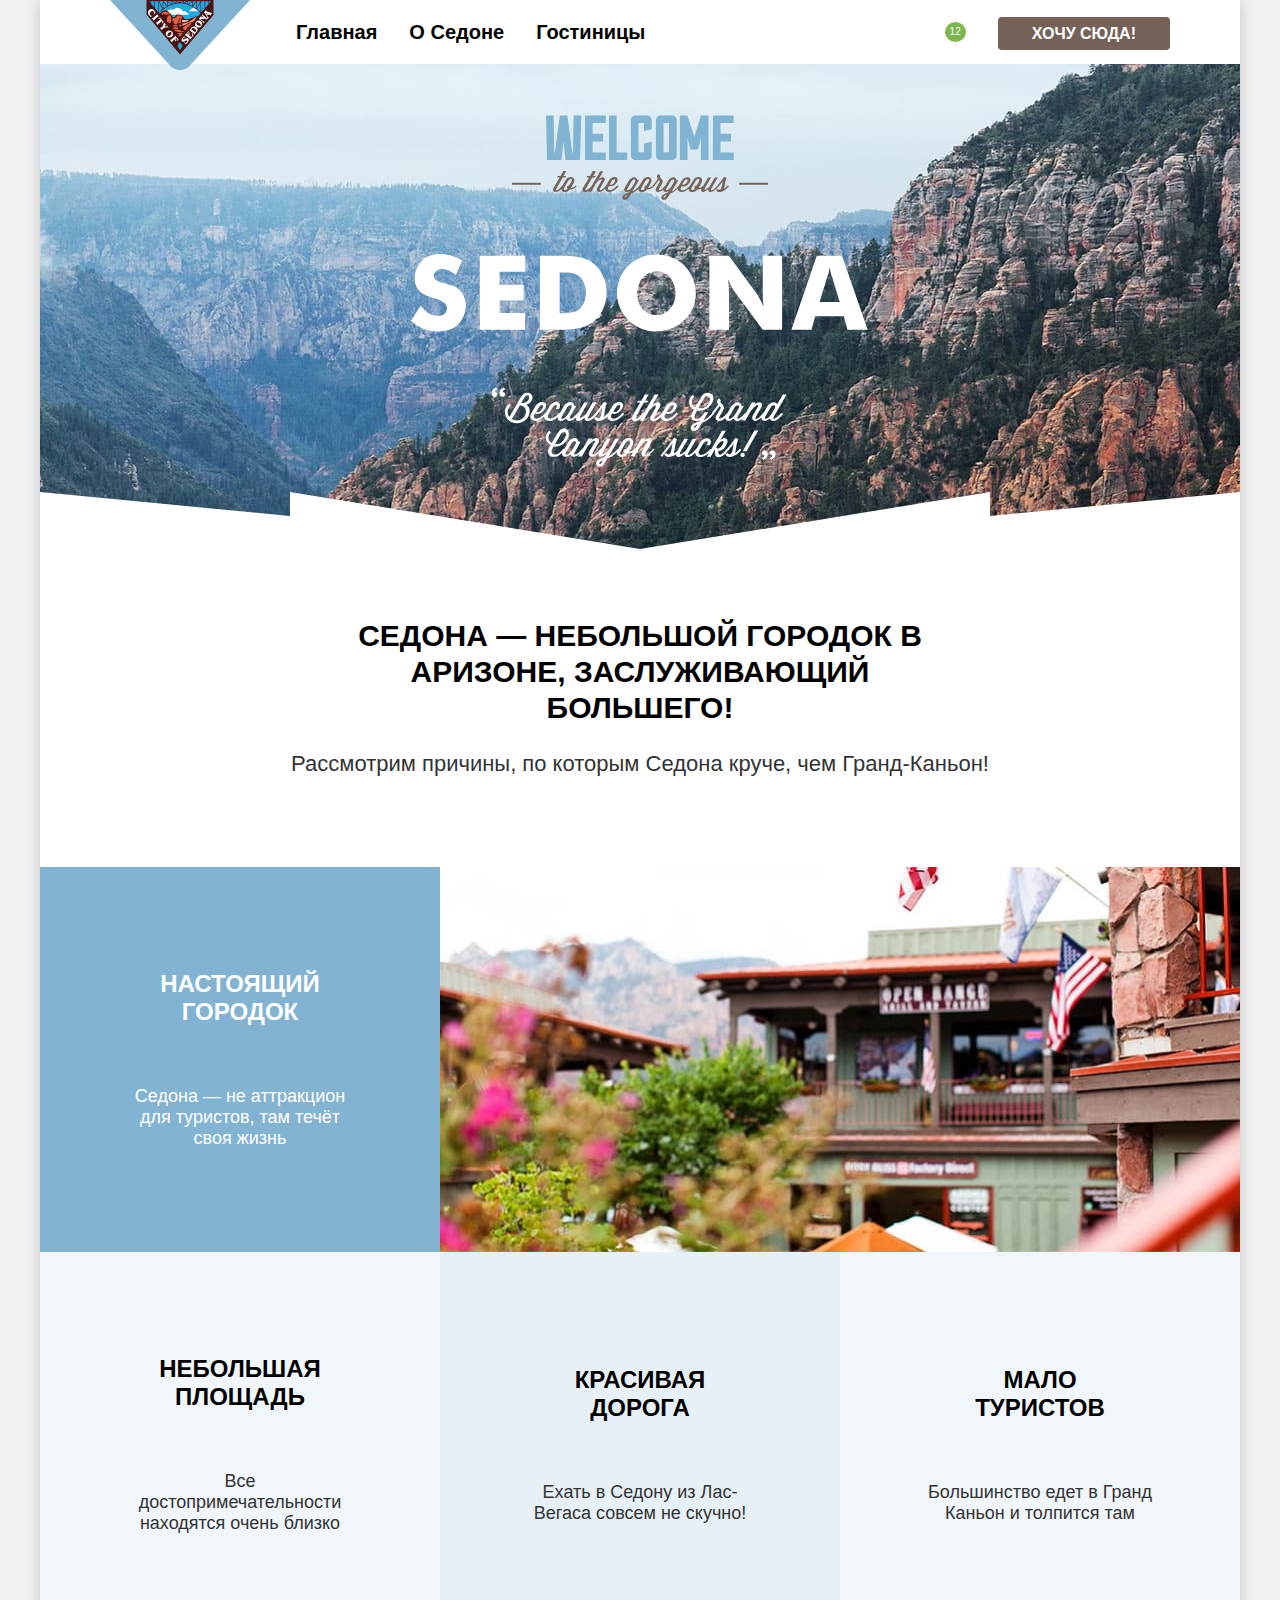
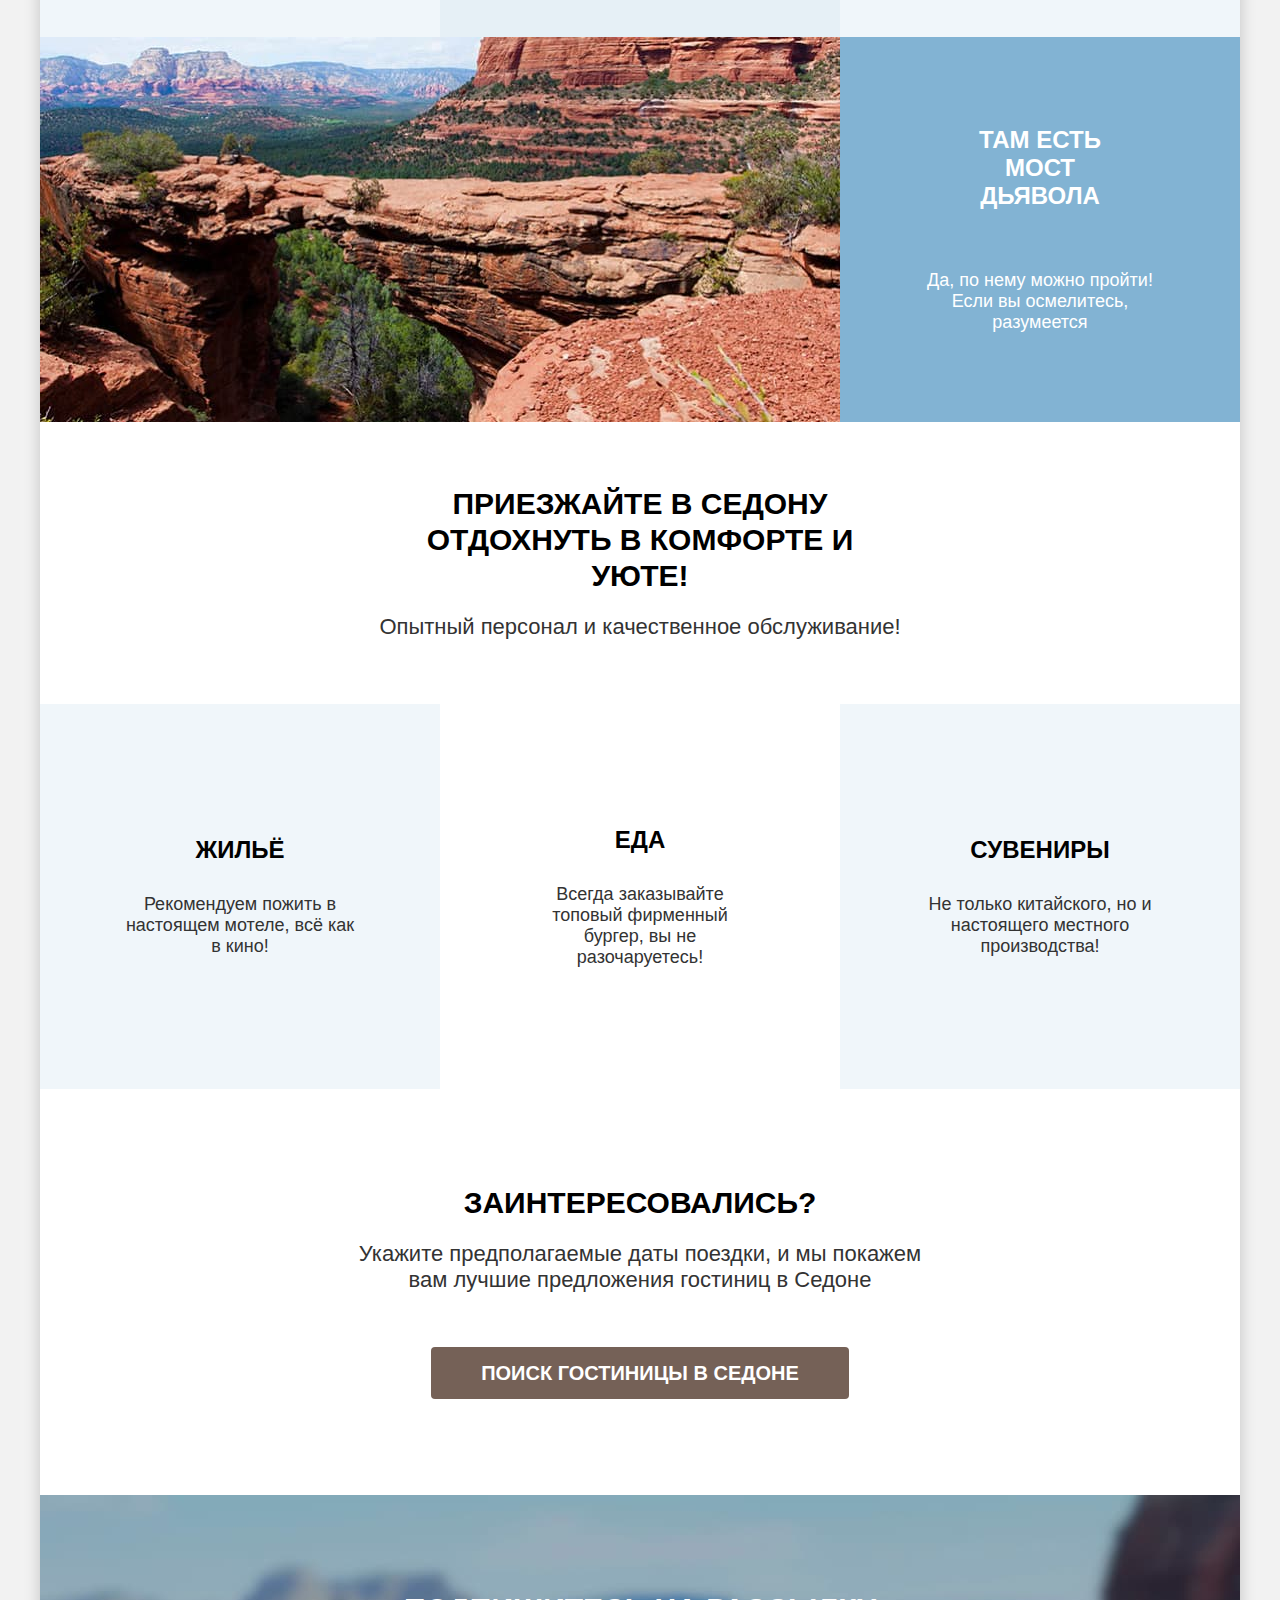
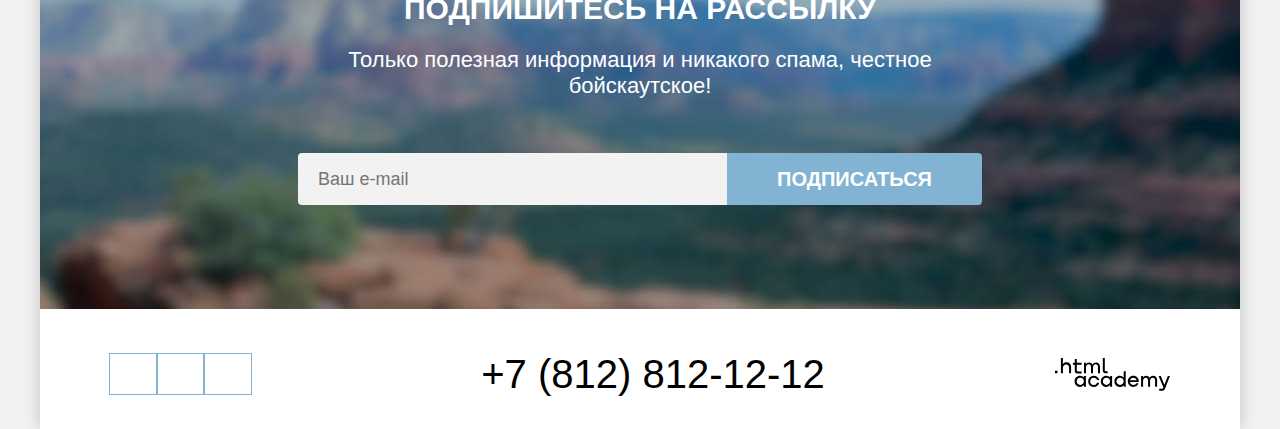
==== index.html @ 533cfab1 "Merge pull request #6 from AlexanderShuvatov/master" ====
<!DOCTYPE html>
<html lang="ru">

  <head>
    <meta charset="utf-8">
    <title>Добро пожаловать в Седону - небольшой городок в Аризоне</title>
    <link rel="stylesheet" href="styles/styles.css">
  </head>

  <body>
    <div class="site-container">
      <header data-test="header" class="page-header">
        <nav class="navigation">
          <a class="navigation-logo" href="index.html"><img src="images/logo-city-of-sedona.svg" width="140" height="70"
              alt="Логотип сайта Седона"></a>
          <ul class="navigation-list">
            <li class="navigation-item">
              <a class="navigation-link" href="index.html">Главная</a>
            </li>
            <li class="navigation-item">
              <a class="navigation-link" href="#">О Седоне</a>
            </li>
            <li class="navigation-item">
              <a class="navigation-link" href="catalog.html">Гостиницы</a>
            </li>
          </ul>
          <ul class="navigation-user-list">
            <li class="navigation-user-item">
              <a class="navigation-link navigation-user-link navigation-user-search" href="#">
                <span class="visually-hidden">Поиск</span>
              </a>
            </li>
            <li class="navigation-user-item">
              <a class="navigation-link navigation-user-link navigation-user-favourites" href="#">
                <span class="visually-hidden">Избранное</span>
                <span class="navigation-favourites-number">12</span>
              </a>
            </li>
            <li class="navigation-user-item navigation-user-item-btn">
              <a class="navigation-link navigation-user-link-btn btn" href="#">Хочу сюда!</a>
            </li>
          </ul>
        </nav>
      </header>
      <main data-test="main" class="page-main">
        <section data-test="hero" class="page-hero">
          <h1 class="visually-hidden">Добро пожаловать в Седону</h1>
          <img class="welcome-logo" src="images/welcome-to-sedona.svg" width="458" height="352"
            alt="Надпись добро пожаловать в Седону">
        </section>
        <section data-test="advantages" class="advantages">
          <h2 class="visually-hidden">Преимущества</h2>
          <p class="advantages-slogan">Седона — небольшой городок в Аризоне, заслуживающий большего!</p>
          <p class="advantages-text">Рассмотрим причины, по которым Седона круче, чем Гранд-Каньон!</p>
          <ul class="advantages-list">
            <li class="advantages-item advantages-item-with-photo">
              <div class="advantages-container">
                <h3 class="advantages-item-subtitle">Настоящий городок</h3>
                <p class="advantages-item-text">Седона — не аттракцион для туристов, там течёт своя жизнь</p>
              </div>
              <img src="images/photo-1-house-in-sedona.jpg" width="800" height="385" alt="Домик городка Седона">
            </li>
            <li class="advantages-item advantages-item-short">
              <h3 class="advantages-item-subtitle">Небольшая площадь</h3>
              <p class="advantages-item-text">Все достопримечательности находятся очень близко</p>
            </li>
            <li class="advantages-item advantages-item-short">
              <h3 class="advantages-item-subtitle">Красивая дорога</h3>
              <p class="advantages-item-text">Ехать в Седону из Лас-Вегаса совсем не скучно!</p>
            </li>
            <li class="advantages-item advantages-item-short">
              <h3 class="advantages-item-subtitle">Мало туристов</h3>
              <p class="advantages-item-text">Большинство едет в Гранд Каньон и толпится там</p>
            </li>
            <li class="advantages-item advantages-item-with-photo">
              <div class="advantages-container">
                <h3 class="advantages-item-subtitle">Там есть мост дьявола</h3>
                <p class="advantages-item-text">Да, по нему можно пройти! Если вы осмелитесь, разумеется</p>
              </div>
              <img src="images/photo-2-devils-bridge-trail.jpg" width="800" height="385"
                alt="Скалы из красного песчаника, называющиеся Мост дьявола">
            </li>
          </ul>
        </section>
        <section class="services">
          <h2 class="visually-hidden">Услуги</h2>
          <p class="services-slogan">Приезжайте в Седону отдохнуть в комфорте и уюте!</p>
          <p class="services-text">Опытный персонал и качественное обслуживание!</p>
          <ul class="services-list">
            <li class="services-item">
              <h3 class="services-item-subtitle">Жильё</h3>
              <p class="services-item-text">Рекомендуем пожить в настоящем мотеле, всё как в кино!</p>
            </li>
            <li class="services-item">
              <h3 class="services-item-subtitle">Еда</h3>
              <p class="services-item-text">Всегда заказывайте топовый фирменный бургер, вы не разочаруетесь!</p>
            </li>
            <li class="services-item">
              <h3 class="services-item-subtitle">Сувениры</h3>
              <p class="services-item-text">Не только китайского, но и настоящего местного производства!</p>
            </li>
          </ul>
        </section>
        <section data-test="search" class="search">
          <h2 class="search-title">Заинтересовались?</h2>
          <p class="search-text">Укажите предполагаемые даты поездки, и мы покажем вам лучшие предложения гостиниц в
            Седоне</p>
          <button class="search-btn btn" type="button">Поиск гостиницы в Седоне</button>
        </section>
        <section data-test="subscribe" class="subscribe page-main-subscribe">
          <h2 class="subscribe-title">Подпишитесь на рассылку</h2>
          <p class="subscribe-text">Только полезная информация и никакого спама, честное бойскаутское!</p>
          <form class="subscribe-form" action="https://echo.htmlacademy.ru/" method="post">
            <label for="user-email" class="visually-hidden">Введите ваш e-mail:</label>
            <input class="subscribe-email" id="user-email" name="email" type="email" placeholder="Ваш e-mail"
              autocomplete="off" required>
            <button class="subscribe-btn" type="submit">Подписаться</button>
          </form>
        </section>
      </main>
      <footer data-test="footer" class="page-footer">
        <ul class="socials-list">
          <li class="socials-item">
            <a class="social-link social-link-vk" href="#"><span class="visually-hidden">В Контакте</span></a>
          </li>
          <li class="socials-item">
            <a class="social-link social-link-telegram" href="#"><span class="visually-hidden">Телеграмм</span></a>
          </li>
          <li class="socials-item">
            <a class="social-link social-link-youtube" href="#"><span class="visually-hidden">Youtube</span></a>
          </li>
        </ul>
        <address class="phone-number">
          <a class="phone-number-link" href="tel:+78128121212">+7 (812) 812-12-12</a>
        </address>
        <a class="htmlacademy-logo" href="https://htmlacademy.ru/intensive/htmlcss">
          <span class="visually-hidden">Логотип HTML Academy</span>
        </a>
      </footer>
    </div>
  </body>

</html>
---- styles/styles.css ----
@font-face {
  font-family: "PT Sans";
  font-weight: 400;
  font-style: normal;
  src: url(../fonts/ptsans-400.woff2) format(woff2);
  font-display: swap;
}

@font-face {
  font-family: "PT Sans";
  font-weight: 700;
  font-style: normal;
  src: url(../fonts/ptsans-700.woff2) format(woff2);
  font-display: swap;
}

html {
  height: 100%;
}

body {
  height: 100%;
  margin: 0;
  font-family: "PT Sans", "Arial", sans-serif;
  font-size: 22px;
  line-height: 26px;
  font-weight: normal;
  color: #333333;
  background-color: #F2F2F2;
}

.visually-hidden {
  position: absolute;
  width: 1px;
  height: 1px;
  margin: -1px;
  border: 0;
  padding: 0;
  white-space: nowrap;
  clip-path: inset(100%);
  clip: rect(0 0 0 0);
  overflow: hidden;
}

.site-container {
  display: flex;
  flex-direction: column;
  width: 1200px;
  min-height: 100%;
  margin: 0 auto;
  background-color: #ffffff;
  box-shadow: 0 0 15px rgba(0, 0, 0, 0.2);
}

.page-header {
  color: #000000;
  background-color: #ffffff;
}

.navigation {
  display: flex;
  gap: 30px;
  padding: 0 70px;
  font-size: 20px;
  line-height: 24px;
  font-weight: 700;
}

.navigation-logo {
  display: block;
  width: 140px;
  margin-bottom: -11px;
  z-index: 1;
}

.navigation-list {
  display: flex;
  flex-wrap: wrap;
  align-items: flex-start;
  min-width: 350px;
  margin: 0;
  padding: 0;
  list-style-type: none;
}

.navigation-item .navigation-link {
  display: block;
  padding: 20px 16px;
}

.navigation-link {
  text-decoration: none;
  color: inherit;
}

.navigation-user-list {
  display: flex;
  flex-wrap: wrap;
  justify-content: flex-end;
  align-items: flex-start;
  min-width: 320px;
  margin: 0;
  margin-left: auto;
  padding: 0;
  list-style-type: none;
}

.navigation-user-link {
  display: block;
  min-width: 20px;
  min-height: 20px;
  padding: 22px 12px;
}

.navigation-favourites-number {
  display: block;
  min-width: 20px;
  min-height: 20px;
  padding: 5px 5px;
  box-sizing: border-box;
  font-size: 10px;
  line-height: 10px;
  font-weight: normal;
  color: #ffffff;
  background-color: #7DB54F;
  border-radius: 50%;
}

.navigation-user-item-btn {
  min-width: 160px;
  padding: 20px 0 20px 20px;
}

.navigation-user-link-btn {
  padding: 8px 34px;
  font-size: 16px;
  line-height: 20px;
  font-weight: 700;
  text-transform: uppercase;
  color: #ffffff;
}

.btn {
  background-color: #756157;
  border-radius: 4px;
}

.page-main {
  flex-grow: 1;
  text-align: center;
}

.page-hero {
  display: flex;
  flex-direction: column;
  justify-content: center;
  align-items: center;
  background-color: #82B3D3;
  background-image: url(../images/divider.svg), url(../images/index-background.jpg);
  background-repeat: no-repeat;
  background-size: 100% auto, cover;
  background-position: left bottom, center;
}

.welcome-logo {
  padding: 51px 371px 82px;
}

.advantages {
  display: flex;
  flex-direction: column;
  justify-content: center;
  align-items: center;
  padding-top: 69px;
  background-color: #ffffff;
}

.advantages-slogan {
  max-width: 620px;
  margin: 0;
  margin-bottom: 25px;
  font-size: 30px;
  line-height: 36px;
  font-weight: 700;
  text-transform: uppercase;
  color: #000000;
}

.advantages-text {
  margin: 0;
  margin-bottom: 90px;
  padding: 0 70px;
}

.advantages-list {
  display: flex;
  flex-wrap: wrap;
  margin: 0;
  padding: 0;
  list-style-type: none;
}

.advantages-item-short {
  display: flex;
  flex-direction: column;
  flex-grow: 1;
  justify-content: center;
  align-items: center;
  box-sizing: border-box;
  width: 400px;
  min-height: 385px;
  padding: 20px 85px;
}

.advantages-item-short:nth-child(even) {
  background-color: rgba(131, 179, 211, 0.12);
}

.advantages-item-short:nth-child(odd) {
  background-color: rgba(131, 179, 211, 0.2);
}

.advantages-item-subtitle {
  margin: 0;
  margin-bottom: 60px;
  max-width: 175px;
  font-size: 24px;
  line-height: 28px;
  text-transform: uppercase;
  color: #000000;
}

.advantages-item-text {
  margin: 0;
  font-size: 18px;
  line-height: 21px;
}

.advantages-item-with-photo {
  display: flex;
  color: #ffffff;
  background-color: #82B3D3;
}

.advantages-item-with-photo:last-child {
  flex-direction: row-reverse;
}

.advantages-item-with-photo .advantages-container {
  display: flex;
  flex-direction: column;
  justify-content: center;
  align-items: center;
  box-sizing: border-box;
  padding: 20px 85px;
}

.advantages-item-with-photo .advantages-item-subtitle {
  color: inherit;
}

.advantages-item-with-photo img {
  display: block;
  align-self: center;
}

.advantages-container {
  display: flex;
  flex-direction: column;
  justify-content: center;
}

.services {
  display: flex;
  flex-direction: column;
  justify-content: center;
  align-items: center;
  padding-top: 64px;
  background-color: #ffffff;
}

.services-slogan {
  max-width: 505px;
  margin: 0;
  margin-bottom: 20px;
  font-size: 30px;
  line-height: 36px;
  font-weight: 700;
  text-transform: uppercase;
  color: #000000;
}

.services-text {
  margin: 0;
  margin-bottom: 64px;
  padding: 0 70px;
}

.services-list {
  display: flex;
  flex-wrap: wrap;
  margin: 0;
  padding: 0;
  list-style-type: none;
}

.services-item {
  display: flex;
  flex-direction: column;
  flex-grow: 1;
  justify-content: center;
  padding: 10px 85px;
  box-sizing: border-box;
  width: 400px;
  min-height: 385px;
}

.services-item:nth-child(odd) {
  background-color: rgba(131, 179, 211, 0.12)
}

.services-item-subtitle {
  margin: 0;
  margin-bottom: 30px;
  font-size: 24px;
  line-height: 28px;
  text-transform: uppercase;
  word-break: break-all;
  color: #000000;
}

.services-item-text {
  margin: 0;
  font-size: 18px;
  line-height: 21px;
}

.search {
  display: flex;
  flex-direction: column;
  justify-content: center;
  align-items: center;
  padding: 96px 304px;
  background-color: #ffffff;
}

.search-title {
  margin: 0;
  margin-bottom: 20px;
  font-size: 30px;
  line-height: 36px;
  text-transform: uppercase;
  color: #000000;
}

.search-text {
  margin: 0;
  margin-bottom: 54px;
}

.search-btn {
  padding: 8px 50px;
  border-style: none;
  font-family: inherit;
  font-size: 20px;
  line-height: 36px;
  font-weight: 700;
  text-transform: uppercase;
  color: #ffffff;
  cursor: pointer;
}

.subscribe {
  display: flex;
  flex-direction: column;
  justify-content: center;
  align-items: center;
  padding: 96px 258px 104px;
  text-align: center;
  background-color: #ffffff;
}

.page-main-subscribe {
  color: #ffffff;
  background-color: #82B3D3;
  background-image: url(../images/subscribe-background.jpg);
  background-repeat: no-repeat;
  background-size: cover;
  background-position: top;
}

.subscribe-title {
  margin: 0;
  margin-bottom: 20px;
  font-size: 30px;
  line-height: 36px;
  text-transform: uppercase;
}

.subscribe-text {
  margin: 0;
  margin-bottom: 54px;
}

.subscribe-form {
  display: flex;
  min-width: 684px;
}

.subscribe-email {
  flex-grow: 1;
  padding: 14px 20px;
  box-sizing: border-box;
  font-family: inherit;
  font-size: 18px;
  line-height: 24px;
  background-color: #F2F2F2;
  border-style: none;
  border-top-left-radius: 4px;
  border-bottom-left-radius: 4px;
}

.subscribe-btn {
  padding: 8px 50px;
  font-family: inherit;
  font-size: 20px;
  line-height: 36px;
  font-weight: 700;
  text-transform: uppercase;
  color: #ffffff;
  background-color: #82B3D3;
  border-style: none;
  border-top-right-radius: 4px;
  border-bottom-right-radius: 4px;
  cursor: pointer;
}

.page-footer {
  display: flex;
  justify-content: space-between;
  align-items: center;
  min-height: 50px;
  padding: 40px 70px 30px 70px;
  color: #000000;
  background-color: #ffffff;
}

.socials-list {
  display: flex;
  flex-wrap: wrap;
  align-items: center;
  max-width: 142px;
  min-height: 40px;
  margin: 0;
  padding: 0;
  list-style-type: none;
}

.social-link {
  display: block;
  min-width: 47px;
  height: 40px;

  outline: 1px solid #82B3D3;
}

.page-footer .phone-number-link {
  max-width: 720px;
  font-size: 40px;
  line-height: 40px;
  font-style: normal;
  text-decoration: none;
  color: #000000;
}

.page-footer .htmlacademy-logo {
  min-width: 115px;
  min-height: 33px;
  background-image: url(../images/html-academy-logo.svg);
  background-repeat: no-repeat;
  background-position: center;
}

.catalog-main {
  flex-grow: 1;
  background-color: #ffffff;
}

.filter-container {
  display: flex;
  flex-direction: column;
  padding: 35px 70px 70px 70px;
  color: #ffffff;
  background-color: #82B3D3;
  background-image: url(../images/filter-background.jpg);
  background-repeat: no-repeat;
  background-size: cover;
  background-position: center;
}

.catalog-page-title {
  margin: 0;
  margin-bottom: 8px;
  font-size: 60px;
  line-height: 78px;
}

.breadcrumbs-list {
  display: flex;
  margin: 0;
  margin-bottom: 40px;
  padding: 0;
  font-size: 16px;
  line-height: 21px;
  list-style-type: none;
}

.breadcrumbs-item {
  margin-right: 28px;
}

.breadcrumbs-item-link {
  color: inherit;
  text-decoration: none;
}

.catalog-filter {
  display: flex;
  flex-direction: column;
}

.filter-form {
  display: flex;
  min-height: 160px;
}

.checkbox-filter-field {
  margin: 0;
  margin-right: 70px;
  padding: 0;
  border-style: none;
}

.fieldset-legend {
  margin-bottom: 32px;
  padding: 0;
  font-size: 20px;
  line-height: 24px;
  font-weight: 700;
}

.filter-list {
  list-style-type: none;
}

.checkbox-filter-list {
  margin: 0;
  padding: 0;
}

.filter-input:not(:last-child) {
  margin-bottom: 16px;
}

.filter-label {
  font-size: 18px;
  line-height: 23px;
}

.filter-label input {
  margin: 0;
  margin-right: 16px;
}

.radio-filter-field {
  margin: 0;
  margin-right: 140px;
  padding: 0;
  border-style: none;
}

.radio-filter-list {
  margin: 0;
  padding: 0;
}

.cost-filter-field {
  display: flex;
  flex-wrap: wrap;
  margin: 0;
  padding: 0;
  border-style: none;
}

.min-cost-filter {
  width: 143px;
  margin: 0;
  margin-right: 2px;
  padding: 12px 20px;
  box-sizing: border-box;
  font-family: inherit;
  font-size: 18px;
  line-height: 24px;
  font-weight: 700;
  border-style: none;
  border-top-left-radius: 4px;
  border-bottom-left-radius: 4px;
}

.max-cost-filter {
  width: 143px;
  margin: 0;
  padding: 12px 20px;
  box-sizing: border-box;
  font-family: inherit;
  font-size: 18px;
  line-height: 24px;
  font-weight: 700;
  border-style: none;
  border-top-right-radius: 4px;
  border-bottom-right-radius: 4px;
}

.filter-button-container {
  display: flex;
  flex-direction: column;
  margin-left: auto;
}

.filter-btn {
  padding: 8px 50px;
  border-radius: 4px;
  border-style: none;
  font-family: inherit;
  font-size: 16px;
  line-height: 20px;
  font-weight: 700;
  text-transform: uppercase;
  color: #ffffff;
}

.filter-submit-btn {
  margin: 56px 0 32px;
  background-color: #82B3D3;
  cursor: pointer;
}

.filter-reset-btn {
  background-color: transparent;
  cursor: pointer;
}

.catalog-container {
  padding: 50px 70px 60px;
}

.catalog {
  font-size: 18px;
  line-height: 21px;
  color: #000000;
  background-color: #ffffff;
}

.sorting-container {
  display: flex;
  align-items: center;
  margin-bottom: 40px;
  color: #000000;
  background-color: #ffffff;
}

.sorting-title {
  width: 338px;
  margin: 0;
  margin-right: 200px;
  font-size: 30px;
  line-height: 36px;
  text-transform: uppercase;
}

.sorting-select {
  width: 292px;
  padding: 14px 35px 14px 20px;
  box-sizing: border-box;
  font-family: inherit;
  font-size: 18px;
  line-height: 21px;
  color: #333333;
  background-color: #ffffff;
  border: 2px solid #E5E5E5;
  border-radius: 4px;
}

.view-change-list {
  display: flex;
  justify-content: space-between;
  width: 160px;
  margin: 0;
  margin-left: auto;
  padding: 0;
  list-style-type: none;
}

.view-change-item {
  width: 48px;
  height: 48px;
  border: 2px solid #E5E5E5;
  border-radius: 4px;
}

.view-change-item.active {
  border: 2px solid #000000;
}

.view-change-link {
  display: block;
  width: 16px;
  height: 14px;
  padding: 17px 16px;
  color: #000000;
  text-decoration: none;
}

.catalog-hotels-list {
  display: grid;
  grid-template-columns: repeat(3, 340px);
  gap: 20px;
  margin: 0;
  margin-bottom: 80px;
  padding: 0;
  list-style-type: none;
}

.catalog-hotel-card {
  display: grid;
  grid-template-columns: repeat(2, 140px);
  grid-template-rows: min-content auto;
  grid-auto-rows: min-content;
  gap: 16px 20px;
  padding: 20px;
  outline: 1px solid #E6E6E6;
  border-radius: 4px;
}

.hotels-item-link {
  text-decoration: none;
  color: #000000;
}

.catalog-hotel-card img {
  display: block;
}

.hotels-item-link-title {
  grid-column: 1 / -1;
}

.catalog-hotel-title {
  margin: 0;
  font-size: 24px;
  line-height: 28px;
}

.catalog-hotel-card p {
  margin: 0;
  color: #333333;
}

.catalog-hotel-card .hotel-cost {
  text-align: end;
}

.more-details-btn {
  padding: 8px 26px;
  font-size: 16px;
  line-height: 20px;
  font-weight: 700;
  font-style: normal;
  text-transform: uppercase;
  text-decoration: none;
  word-break: break-all;
  color: #ffffff;
}

.add-to-favourite-btn {
  padding: 8px 20px;
  border-style: none;
  border-radius: 4px;
  font-family: inherit;
  font-size: 16px;
  line-height: 20px;
  font-weight: 700;
  text-transform: uppercase;
  color: #ffffff;
  background-color: #82B3D3;
  cursor: pointer;
}

.add-to-favourite-btn-active {
  padding: 8px 18px;
  background-color: #7DB54F;
}

.hotel-rating {
  box-sizing: border-box;
  padding: 9px 22px 8px 23px;
  border-radius: 4px;
  font-size: 16px;
  line-height: 20px;
  text-align: center;
  text-transform: uppercase;
  background-color: #F2F2F2;
}

.pagination-list {
  display: flex;
  flex-wrap: wrap;
  gap: 8px;
  margin: 0;
  padding: 0;
  list-style-type: none;
}

.pagination-item {
  min-width: 60px;
  min-height: 60px;
  color: #ffffff;
  background-color: #82B3D3;
  border-radius: 4px;
}

.pagination-item.current {
  color: #000000;
  background-color: #F2F2F2;
}

.pagination-link {
  display: block;
  padding: 12px 12px;
  font-size: 20px;
  line-height: 36px;
  font-weight: 700;
  text-align: center;
  text-decoration: none;
  color: inherit;
}

.pagination-item-more {
  color: #000000;
  background-color: #ffffff;
}
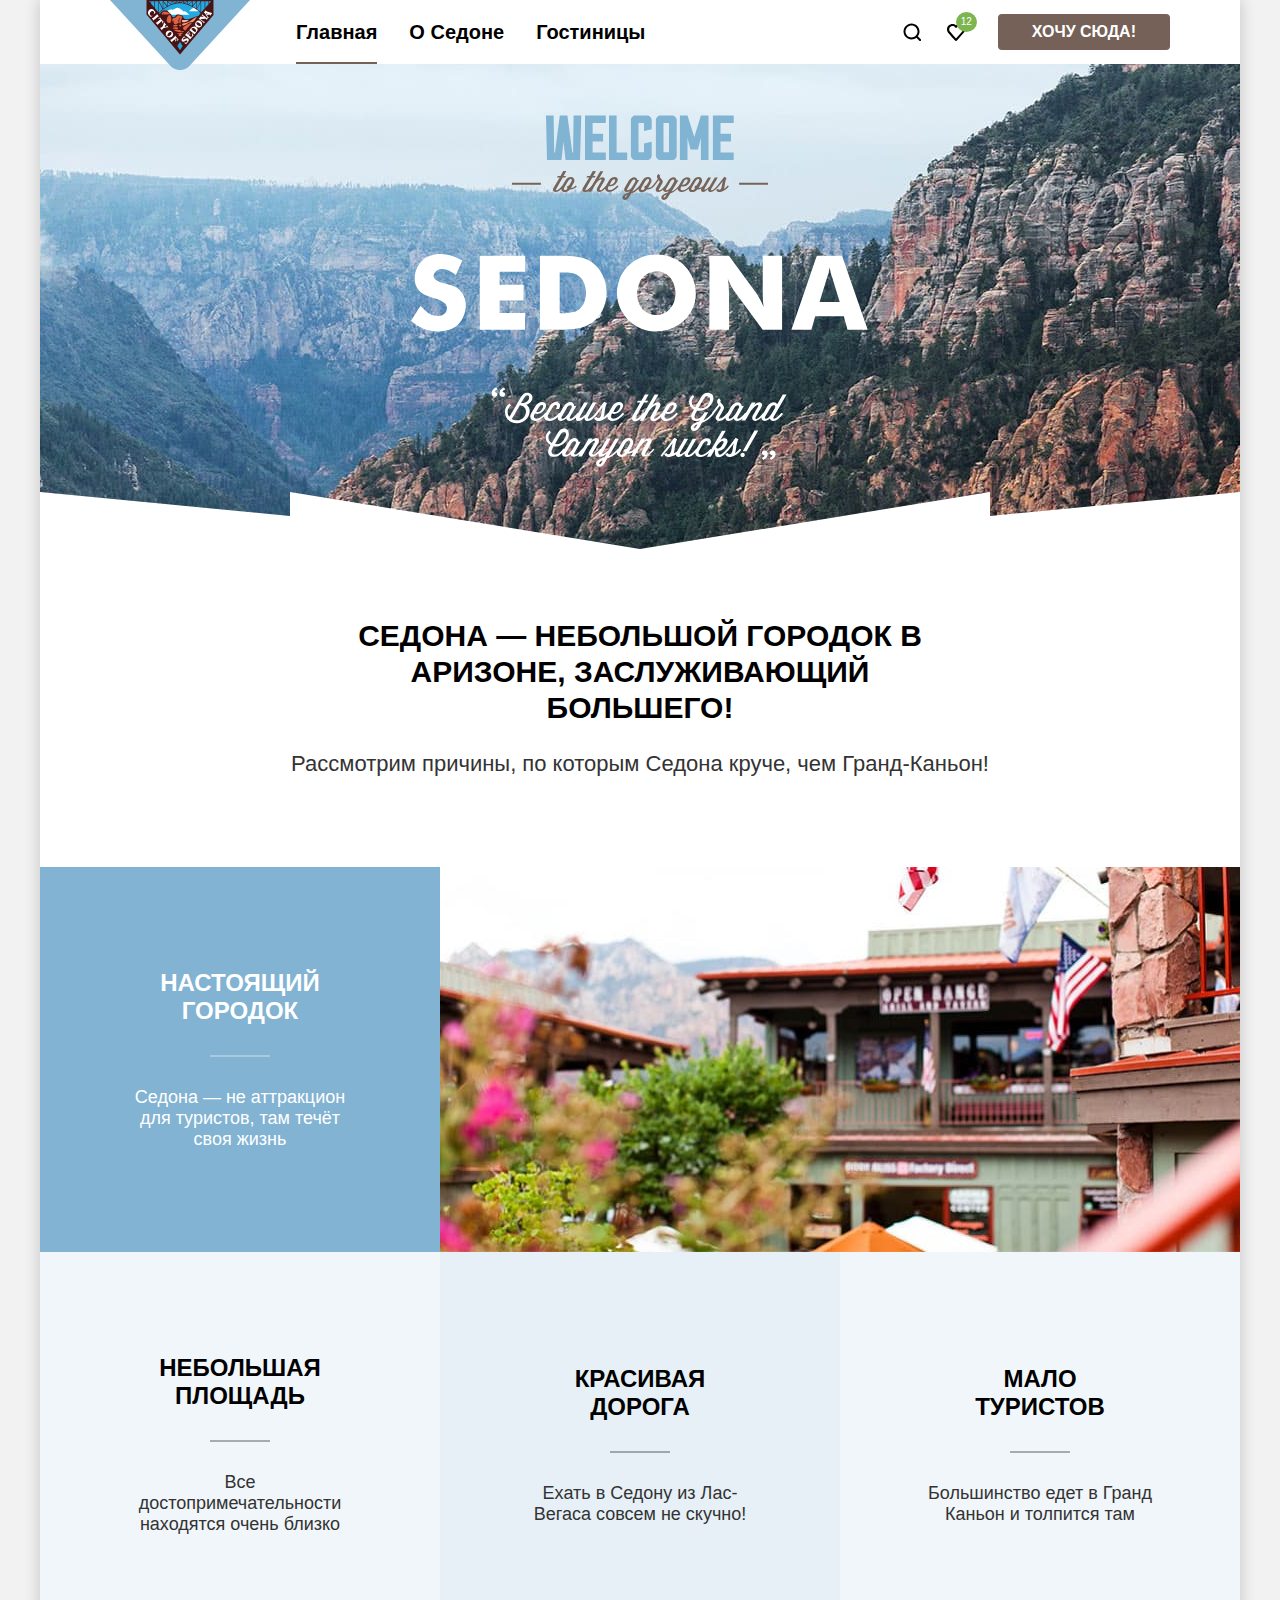
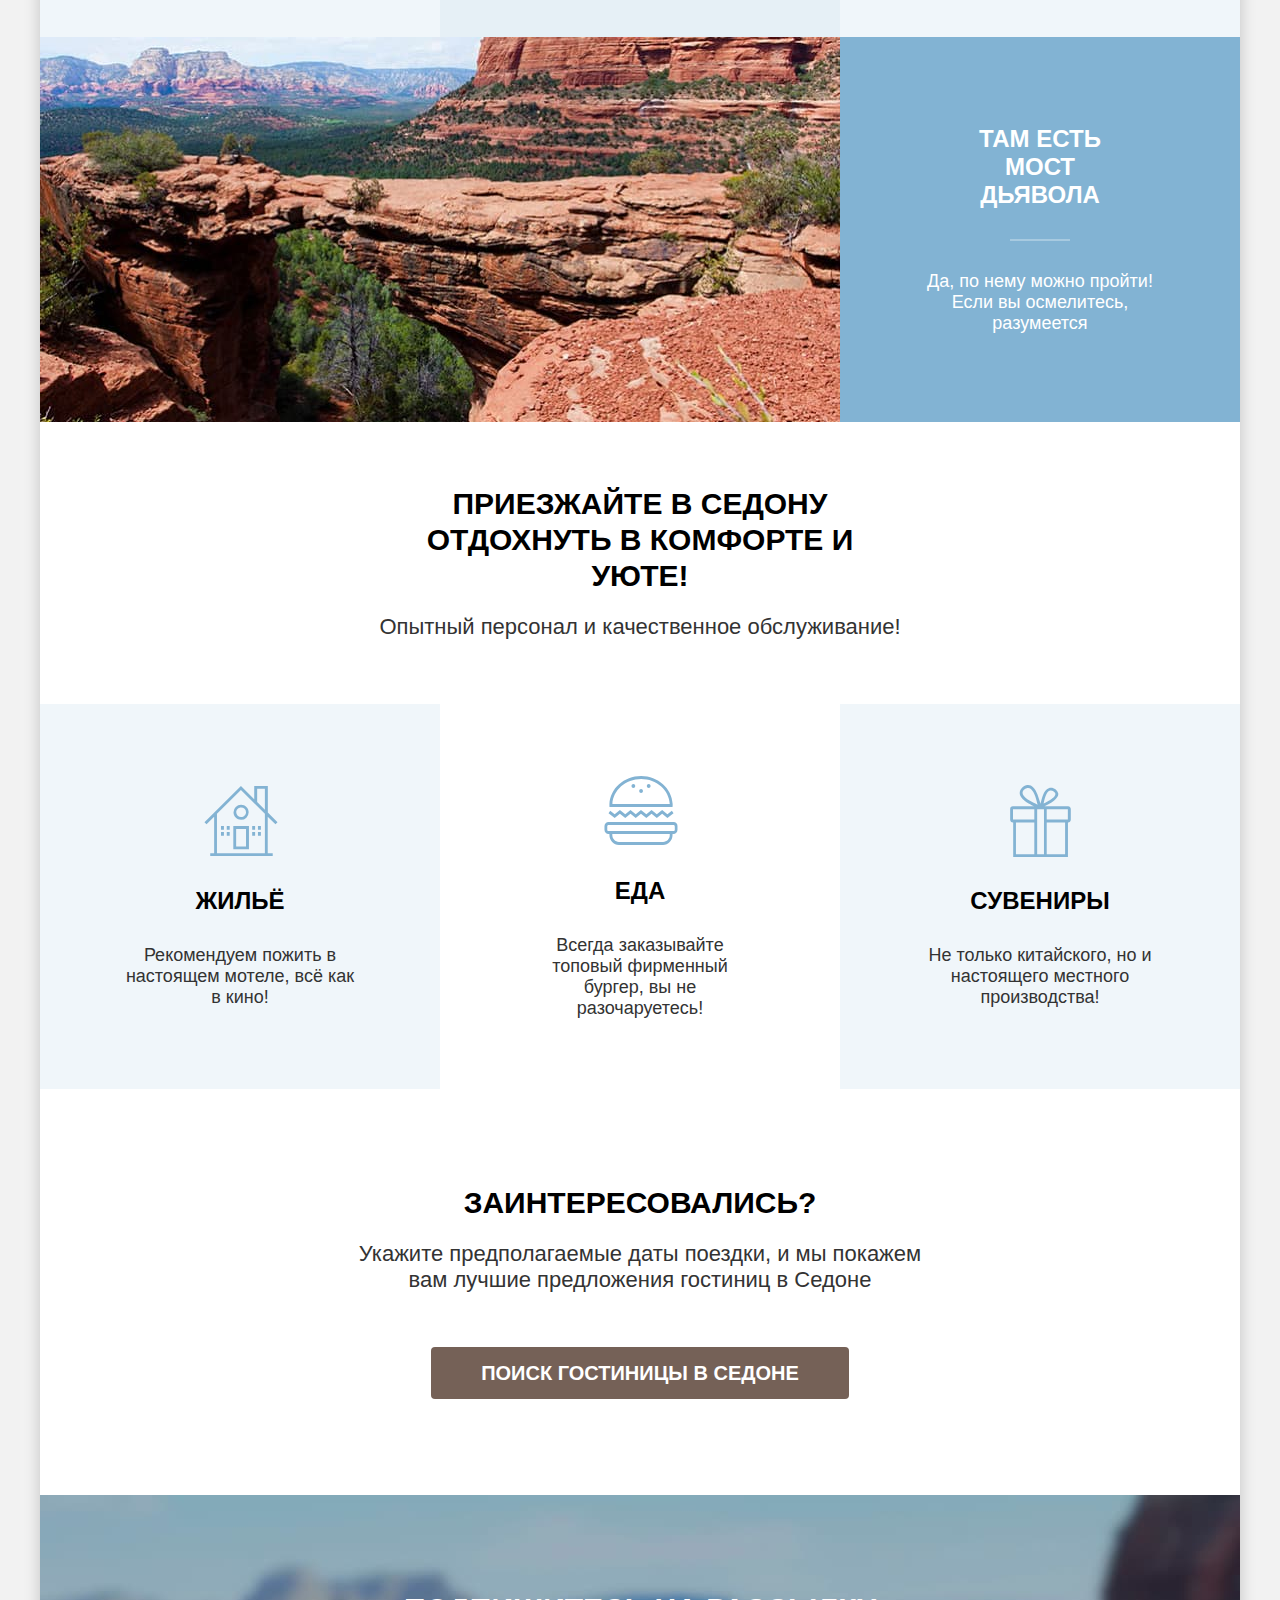
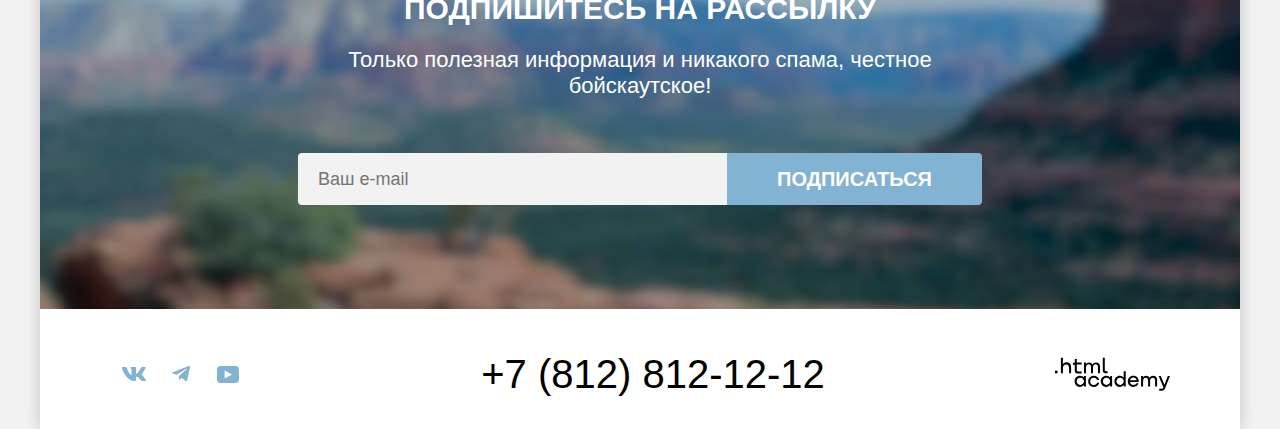
==== commit 7ce9ef71: "Добавляет декоративные элементы" ====
--- a/index.html
+++ b/index.html
@@ -15,7 +15,7 @@
               alt="Логотип сайта Седона"></a>
           <ul class="navigation-list">
             <li class="navigation-item">
-              <a class="navigation-link" href="index.html">Главная</a>
+              <a class="navigation-link navigation-link-current" href="index.html">Главная</a>
             </li>
             <li class="navigation-item">
               <a class="navigation-link" href="#">О Седоне</a>
@@ -26,18 +26,28 @@
           </ul>
           <ul class="navigation-user-list">
             <li class="navigation-user-item">
-              <a class="navigation-link navigation-user-link navigation-user-search" href="#">
+              <a class="navigation-user-link navigation-user-search" href="#">
+                <svg class="search-logo" aria-hidden="true" focusable="false" width="18" height="18" viewBox="0 0 18 18"
+                  fill="black" xmlns="http://www.w3.org/2000/svg">
+                  <path
+                    d="M18.5 17.0083L14.8 13.3287C15.8 12.0359 16.5 10.3453 16.5 8.4558C16.5 4.08011 12.9 0.5 8.5 0.5C4.1 0.5 0.5 4.17956 0.5 8.55525C0.5 12.9309 4.1 16.511 8.5 16.511C10.3 16.511 12 15.9144 13.4 14.8204L17.1 18.5L18.5 17.0083ZM8.5 14.5221C5.2 14.5221 2.5 11.837 2.5 8.55525C2.5 5.27348 5.2 2.5884 8.5 2.5884C11.8 2.5884 14.5 5.27348 14.5 8.55525C14.5 11.837 11.8 14.5221 8.5 14.5221Z" />
+                </svg>
                 <span class="visually-hidden">Поиск</span>
               </a>
             </li>
             <li class="navigation-user-item">
-              <a class="navigation-link navigation-user-link navigation-user-favourites" href="#">
+              <a class="navigation-user-link navigation-user-favourites" href="#">
+                <svg class="favourites-logo" aria-hidden="true" focusable="false" width="18" height="17"
+                  viewBox="0 0 18 17" fill="black" xmlns="http://www.w3.org/2000/svg">
+                  <path
+                    d="M8.9 17C8.6 17 8.3 16.9 8.1 16.6C2.7 10.5 1.4 9.1 1.1 8.7C0.4 7.8 0 6.6 0 5.4C0 2.4 2.4 0 5.5 0C6.8 0 8 0.5 9 1.3C10 0.5 11.3 0 12.5 0C15.5 0 18 2.4 18 5.4C18 6.7 17.5 7.9 16.7 8.8L9.7 16.7C9.5 16.9 9.3 17 8.9 17ZM2.9 7.5C3.2 7.9 6.4 11.5 9 14.4L15.2 7.4C15.7 6.9 15.9 6.2 15.9 5.4C15.9 3.6 14.4 2.1 12.6 2.1C11.6 2.1 10.6 2.6 9.9 3.4C9.6 3.7 9.3 3.8 9 3.8C8.7 3.8 8.4 3.6 8.2 3.4C7.5 2.6 6.5 2.1 5.5 2.1C3.7 2.1 2.2 3.6 2.2 5.4C2.1 6.3 2.5 7 2.9 7.5C2.8 7.5 2.8 7.5 2.9 7.5Z" />
+                </svg>
                 <span class="visually-hidden">Избранное</span>
                 <span class="navigation-favourites-number">12</span>
               </a>
             </li>
             <li class="navigation-user-item navigation-user-item-btn">
-              <a class="navigation-link navigation-user-link-btn btn" href="#">Хочу сюда!</a>
+              <a class="navigation-user-link-btn btn-main" href="#">Хочу сюда!</a>
             </li>
           </ul>
         </nav>
@@ -87,15 +97,15 @@
           <p class="services-slogan">Приезжайте в Седону отдохнуть в комфорте и уюте!</p>
           <p class="services-text">Опытный персонал и качественное обслуживание!</p>
           <ul class="services-list">
-            <li class="services-item">
+            <li class="services-item services-item-housing">
               <h3 class="services-item-subtitle">Жильё</h3>
               <p class="services-item-text">Рекомендуем пожить в настоящем мотеле, всё как в кино!</p>
             </li>
-            <li class="services-item">
+            <li class="services-item services-item-food">
               <h3 class="services-item-subtitle">Еда</h3>
               <p class="services-item-text">Всегда заказывайте топовый фирменный бургер, вы не разочаруетесь!</p>
             </li>
-            <li class="services-item">
+            <li class="services-item services-item-souvenirs">
               <h3 class="services-item-subtitle">Сувениры</h3>
               <p class="services-item-text">Не только китайского, но и настоящего местного производства!</p>
             </li>
@@ -105,7 +115,7 @@
           <h2 class="search-title">Заинтересовались?</h2>
           <p class="search-text">Укажите предполагаемые даты поездки, и мы покажем вам лучшие предложения гостиниц в
             Седоне</p>
-          <button class="search-btn btn" type="button">Поиск гостиницы в Седоне</button>
+          <button class="search-btn btn-main" type="button">Поиск гостиницы в Седоне</button>
         </section>
         <section data-test="subscribe" class="subscribe page-main-subscribe">
           <h2 class="subscribe-title">Подпишитесь на рассылку</h2>
@@ -114,26 +124,73 @@
             <label for="user-email" class="visually-hidden">Введите ваш e-mail:</label>
             <input class="subscribe-email" id="user-email" name="email" type="email" placeholder="Ваш e-mail"
               autocomplete="off" required>
-            <button class="subscribe-btn" type="submit">Подписаться</button>
+            <button class="subscribe-btn btn-additional" type="submit">Подписаться</button>
           </form>
         </section>
       </main>
       <footer data-test="footer" class="page-footer">
         <ul class="socials-list">
           <li class="socials-item">
-            <a class="social-link social-link-vk" href="#"><span class="visually-hidden">В Контакте</span></a>
+            <a class="social-link" href="#">
+              <svg class="social-logo-vk" aria-hidden="true" focusable="false" width="24" height="14"
+                viewBox="0 0 24 14" fill="#83B3D3" xmlns="http://www.w3.org/2000/svg">
+                <path fill-rule="evenodd" clip-rule="evenodd"
+                  d="M23.45 0.948C23.616 0.402 23.45 0 22.655 0H20.03C19.362 0 19.054 0.347 18.887 0.73C18.887 0.73 17.552 3.926 15.661 6.002C15.049 6.604 14.771 6.795 14.437 6.795C14.27 6.795 14.019 6.604 14.019 6.057V0.948C14.019 0.292 13.835 0 13.279 0H9.151C8.734 0 8.483 0.304 8.483 0.593C8.483 1.214 9.429 1.358 9.526 3.106V6.904C9.526 7.737 9.373 7.888 9.039 7.888C8.149 7.888 5.984 4.677 4.699 1.003C4.45 0.288 4.198 0 3.527 0H0.9C0.15 0 0 0.347 0 0.73C0 1.412 0.89 4.8 4.145 9.281C6.315 12.341 9.37 14 12.153 14C13.822 14 14.028 13.632 14.028 12.997V10.684C14.028 9.947 14.186 9.8 14.715 9.8C15.105 9.8 15.772 9.992 17.33 11.467C19.11 13.216 19.403 14 20.405 14H23.03C23.78 14 24.156 13.632 23.94 12.904C23.702 12.18 22.852 11.129 21.725 9.882C21.113 9.172 20.195 8.407 19.916 8.024C19.527 7.533 19.638 7.314 19.916 6.877C19.916 6.877 23.116 2.451 23.449 0.948H23.45Z" />
+              </svg>
+              <span class="visually-hidden">В Контакте</span>
+            </a>
           </li>
           <li class="socials-item">
-            <a class="social-link social-link-telegram" href="#"><span class="visually-hidden">Телеграмм</span></a>
+            <a class="social-link" href="#">
+              <svg class="social-logo-telegram" aria-hidden="true" focusable="false" width="18" height="16"
+                viewBox="0 0 18 16" fill="#83B3D3" xmlns="http://www.w3.org/2000/svg">
+                <path
+                  d="M16.785 0.0992597L0.840489 6.24776C-0.247661 6.68481 -0.241365 7.29184 0.640845 7.56253L4.73445 8.83953L14.2058 2.8637C14.6537 2.59121 15.0629 2.7378 14.7265 3.03636L7.05283 9.96185H7.05103L7.05283 9.96275L6.77045 14.1823C7.18413 14.1823 7.36669 13.9925 7.59871 13.7686L9.58705 11.8351L13.7229 14.89C14.4855 15.31 15.0332 15.0941 15.2229 14.1841L17.9379 1.38885C18.2158 0.274623 17.5126 -0.229883 16.785 0.0992597Z" />
+              </svg>
+              <span class="visually-hidden">Телеграм</span>
+            </a>
           </li>
           <li class="socials-item">
-            <a class="social-link social-link-youtube" href="#"><span class="visually-hidden">Youtube</span></a>
+            <a class="social-link" href="#">
+              <svg class="social-logo-youtube" aria-hidden="true" focusable="false" width="22" height="17"
+                viewBox="0 0 22 17" fill="#83B3D3" xmlns="http://www.w3.org/2000/svg">
+                <path
+                  d="M18.607 0H3.17413C1.31343 0 0 1.59375 0 3.4V13.4937C0 15.4062 1.31343 17 3.17413 17H18.8259C20.4677 17 22 15.4062 22 13.6V3.4C21.7811 1.59375 20.4677 0 18.607 0ZM7.66169 12.5375V4.4625L14.995 8.5L7.66169 12.5375Z" />
+              </svg>
+              <span class="visually-hidden">Youtube</span>
+            </a>
           </li>
         </ul>
         <address class="phone-number">
           <a class="phone-number-link" href="tel:+78128121212">+7 (812) 812-12-12</a>
         </address>
-        <a class="htmlacademy-logo" href="https://htmlacademy.ru/intensive/htmlcss">
+        <a class="htmlacademy-logo-link" href="https://htmlacademy.ru/intensive/htmlcss">
+          <svg class="htmlacademy-logo" width="115" height="34" viewBox="0 0 115 34" fill="black"
+            xmlns="http://www.w3.org/2000/svg">
+            <path d="M0 13.7232V16.3232H2.5V13.7232H0Z" />
+            <path
+              d="M11.6 5.32324C10 5.32324 8.8 6.02324 8 7.02324H7.9V0.823242H5.9V16.3232H7.9V11.0232C7.9 8.92324 9.2 7.42324 11.2 7.42324C13 7.42324 14.1 8.82324 14.1 10.6232V16.3232H16.1V10.2232C16.2 7.22324 14.3 5.32324 11.6 5.32324Z" />
+            <path
+              d="M26.6 5.62324H21.8V1.92324H19.8V5.72324H17.9V7.72324H19.8V13.7232C19.8 15.4232 20.8 16.4232 22.5 16.4232H26.6V14.4232H22.9C22.2 14.4232 21.8 14.0232 21.8 13.3232V7.62324H26.6V5.62324Z" />
+            <path
+              d="M41.1 5.42324C39.5 5.42324 38.2 6.22324 37.6 7.52324H37.5C36.9 6.32324 35.7 5.42324 34.1 5.42324C32.7 5.42324 31.6 6.22324 31 7.22324H30.9V5.62324H29V16.2232H31V10.8232C31 8.82324 32 7.32324 33.6 7.32324C35.1 7.32324 36 8.32324 36 9.92324V16.2232H38V10.6232C38 8.22324 39.4 7.32324 40.6 7.32324C42.1 7.32324 43 8.32324 43 9.92324V16.2232H45V9.72324C45.1 7.22324 43.6 5.42324 41.1 5.42324Z" />
+            <path
+              d="M47.8 13.5232C47.8 15.2232 48.8 16.2232 50.6 16.2232H52.6V14.2232H50.9C50.2 14.2232 49.8 13.8232 49.8 13.1232V0.823242H47.8V13.5232Z" />
+            <path
+              d="M28.9 20.5232C28 19.4232 26.7 18.7232 25 18.7232C21.9 18.7232 19.6 21.0232 19.6 24.3232C19.6 27.6232 21.9 29.9232 25 29.9232C26.8 29.9232 28 29.1232 28.8 28.0232H28.9V29.6232H30.9V19.0232H28.9V20.5232ZM25.3 27.9232C23.1 27.9232 21.7 26.3232 21.7 24.3232C21.7 22.3232 23.1 20.7232 25.3 20.7232C27.5 20.7232 28.9 22.3232 28.9 24.3232C28.9 26.2232 27.5 27.9232 25.3 27.9232Z" />
+            <path
+              d="M44.2 22.8232C43.7 20.4232 41.6 18.7232 38.8 18.7232C35.4 18.7232 33.2 21.2232 33.2 24.3232C33.2 27.4232 35.4 29.9232 38.8 29.9232C41.6 29.9232 43.7 28.1232 44.2 25.7232H42.1C41.7 27.0232 40.4 28.0232 38.8 28.0232C36.6 28.0232 35.2 26.4232 35.2 24.4232C35.2 22.4232 36.6 20.8232 38.8 20.8232C40.4 20.8232 41.6 21.8232 42.1 23.0232H44.2V22.8232Z" />
+            <path
+              d="M55.1 20.5232C54.2 19.4232 52.9 18.7232 51.2 18.7232C48.1 18.7232 45.8 21.0232 45.8 24.3232C45.8 27.6232 48.1 29.9232 51.2 29.9232C53 29.9232 54.2 29.1232 55 28.0232H55.1V29.6232H57.1V19.0232H55.1V20.5232ZM51.5 27.9232C49.3 27.9232 47.9 26.3232 47.9 24.3232C47.9 22.3232 49.3 20.7232 51.5 20.7232C53.7 20.7232 55.1 22.3232 55.1 24.3232C55.1 26.2232 53.6 27.9232 51.5 27.9232Z" />
+            <path
+              d="M68.7 20.6232C67.8 19.5232 66.5 18.7232 64.8 18.7232C61.7 18.7232 59.4 21.0232 59.4 24.3232C59.4 27.6232 61.6 29.9232 64.8 29.9232C66.5 29.9232 67.8 29.1232 68.6 28.1232H68.7V29.6232H70.7V14.2232H68.7V20.6232ZM65.1 27.9232C62.9 27.9232 61.5 26.3232 61.5 24.3232C61.5 22.3232 62.9 20.7232 65.1 20.7232C67.3 20.7232 68.7 22.3232 68.7 24.3232C68.6 26.3232 67.2 27.9232 65.1 27.9232Z" />
+            <path
+              d="M78.3 18.7232C75 18.7232 72.8 21.2232 72.8 24.3232C72.8 27.3232 74.9 29.9232 78.3 29.9232C80.8 29.9232 82.8 28.6232 83.5 26.3232H81.4C80.9 27.3232 79.8 27.9232 78.4 27.9232C76.5 27.9232 75.1 26.6232 75 25.0232H83.8C84 21.4232 81.8 18.7232 78.3 18.7232ZM78.3 20.6232C80 20.6232 81.3 21.6232 81.6 23.2232H75.1C75.4 21.7232 76.6 20.6232 78.3 20.6232Z" />
+            <path
+              d="M98.2 18.7232C96.6 18.7232 95.3 19.5232 94.6 20.7232H94.5C93.9 19.5232 92.7 18.7232 91.1 18.7232C89.7 18.7232 88.6 19.4232 88 20.5232V19.0232H86.1V29.6232H88.1V24.2232C88.1 22.2232 89.1 20.8232 90.7 20.7232C92.2 20.7232 93.1 21.7232 93.1 23.3232V29.6232H95.1V24.0232C95.1 21.6232 96.5 20.7232 97.7 20.7232C99.2 20.7232 100.1 21.7232 100.1 23.3232V29.6232H102.1V23.1232C102.2 20.5232 100.7 18.7232 98.2 18.7232Z" />
+            <path
+              d="M109.4 27.8232L105.8 18.9232H103.6L108.4 30.5232C108.1 31.4232 107.7 31.7232 106.7 31.7232H104.2V33.7232H106.7C108.5 33.7232 109.5 32.9232 110.2 31.1232L114.9 18.9232H112.8L109.4 27.8232Z" />
+          </svg>
           <span class="visually-hidden">Логотип HTML Academy</span>
         </a>
       </footer>
--- a/styles/styles.css
+++ b/styles/styles.css
@@ -14,6 +14,10 @@
   font-display: swap;
 }
 
+*:focus {
+  outline: none;
+}
+
 html {
   height: 100%;
 }
@@ -68,11 +72,21 @@
 
 .navigation-logo {
   display: block;
+  object-fit: contain;
   width: 140px;
   margin-bottom: -11px;
   z-index: 1;
 }
 
+.navigation-logo:hover,
+.navigation-logo:focus-visible {
+  opacity: 75%;
+}
+
+.navigation-logo:active {
+  opacity: 50%;
+}
+
 .navigation-list {
   display: flex;
   flex-wrap: wrap;
@@ -83,14 +97,34 @@
   list-style-type: none;
 }
 
-.navigation-item .navigation-link {
+.navigation-item {
+  position: relative;
+}
+
+.navigation-link {
   display: block;
   padding: 20px 16px;
-}
-
-.navigation-link {
   text-decoration: none;
   color: inherit;
+}
+
+.navigation-link:hover,
+.navigation-link:focus-visible {
+  opacity: 75%;
+}
+
+.navigation-link:active {
+  opacity: 50%;
+}
+
+.navigation-link-current::before {
+  content: "";
+  position: absolute;
+  height: 2px;
+  right: 16px;
+  bottom: 0;
+  left: 16px;
+  background-color: #756257;
 }
 
 .navigation-user-list {
@@ -110,10 +144,45 @@
   min-width: 20px;
   min-height: 20px;
   padding: 22px 12px;
+  text-decoration: none;
+  color: inherit;
+}
+
+.navigation-user-link:hover .search-logo,
+.navigation-user-link:focus-visible .search-logo {
+  opacity: 75%;
+}
+
+.navigation-user-link:active .search-logo {
+  opacity: 50%;
+}
+
+.navigation-user-link:hover .favourites-logo,
+.navigation-user-link:focus-visible .favourites-logo {
+  opacity: 75%;
+}
+
+.navigation-user-link:active .favourites-logo {
+  opacity: 50%;
+}
+
+.navigation-user-search {
+  display: flex;
+  justify-content: center;
+  align-items: center;
+}
+
+.navigation-user-favourites {
+  position: relative;
+  display: flex;
+  justify-content: center;
+  align-items: center;
 }
 
 .navigation-favourites-number {
-  display: block;
+  position: absolute;
+  top: 12px;
+  left: 50%;
   min-width: 20px;
   min-height: 20px;
   padding: 5px 5px;
@@ -128,21 +197,37 @@
 
 .navigation-user-item-btn {
   min-width: 160px;
-  padding: 20px 0 20px 20px;
+  padding: 14px 0 14px 20px;
 }
 
 .navigation-user-link-btn {
+  display: inline-block;
   padding: 8px 34px;
   font-size: 16px;
   line-height: 20px;
   font-weight: 700;
   text-transform: uppercase;
+  text-decoration: none;
   color: #ffffff;
 }
 
-.btn {
+.btn-main {
   background-color: #756157;
   border-radius: 4px;
+}
+
+.btn-main:hover,
+.btn-main:focus-visible {
+  background-color: #615048;
+}
+
+.btn-main:active {
+  color: rgba(255, 255, 255, 0.3);
+}
+
+.btn-main:disabled {
+  background-color: #E5E5E5;
+  cursor: default;
 }
 
 .page-main {
@@ -164,6 +249,7 @@
 
 .welcome-logo {
   padding: 51px 371px 82px;
+  object-fit: contain;
 }
 
 .advantages {
@@ -203,7 +289,7 @@
 .advantages-item-short {
   display: flex;
   flex-direction: column;
-  flex-grow: 1;
+  gap: 30px;
   justify-content: center;
   align-items: center;
   box-sizing: border-box;
@@ -222,7 +308,6 @@
 
 .advantages-item-subtitle {
   margin: 0;
-  margin-bottom: 60px;
   max-width: 175px;
   font-size: 24px;
   line-height: 28px;
@@ -230,6 +315,15 @@
   color: #000000;
 }
 
+.advantages-item-short .advantages-item-subtitle::after {
+  content: "";
+  display: block;
+  margin: 30px auto 0;
+  width: 60px;
+  height: 2px;
+  background-color: rgba(0, 0, 0, 0.3);
+}
+
 .advantages-item-text {
   margin: 0;
   font-size: 18px;
@@ -249,6 +343,7 @@
 .advantages-item-with-photo .advantages-container {
   display: flex;
   flex-direction: column;
+  gap: 30px;
   justify-content: center;
   align-items: center;
   box-sizing: border-box;
@@ -259,8 +354,19 @@
   color: inherit;
 }
 
+.advantages-item-with-photo .advantages-item-subtitle::after {
+  content: "";
+  display: block;
+  margin: 30px auto 0;
+  width: 60px;
+  height: 2px;
+  background-color: rgba(255, 255, 255, 0.3);
+}
+
 .advantages-item-with-photo img {
   display: block;
+  width: 100%;
+  object-fit: contain;
   align-self: center;
 }
 
@@ -327,6 +433,29 @@
   text-transform: uppercase;
   word-break: break-all;
   color: #000000;
+}
+
+.services-item-subtitle::before {
+  content: "";
+  display: block;
+  margin: 0 auto 30px;
+  width: 75px;
+  height: 72px;
+  background-repeat: no-repeat;
+  background-position: center;
+  background-size: contain;
+}
+
+.services-item-housing .services-item-subtitle::before {
+  background-image: url(../images/services-housing-icon.svg);
+}
+
+.services-item-food .services-item-subtitle::before {
+  background-image: url(../images/services-food-icon.svg);
+}
+
+.services-item-souvenirs .services-item-subtitle::before {
+  background-image: url(../images/services-souvenirs-icon.svg);
 }
 
 .services-item-text {
@@ -420,6 +549,24 @@
   border-bottom-left-radius: 4px;
 }
 
+.btn-additional {
+  background-color: #82B3D3;
+}
+
+.btn-additional:hover,
+.btn-additional:focus-visible {
+  background-color: #68A2CA;
+}
+
+.btn-additional:active {
+  color: rgba(255, 255, 255, 0.3);
+}
+
+.btn-additional:disabled {
+  background-color: #E5E5E5;
+  cursor: default;
+}
+
 .subscribe-btn {
   padding: 8px 50px;
   font-family: inherit;
@@ -428,7 +575,6 @@
   font-weight: 700;
   text-transform: uppercase;
   color: #ffffff;
-  background-color: #82B3D3;
   border-style: none;
   border-top-right-radius: 4px;
   border-bottom-right-radius: 4px;
@@ -445,7 +591,7 @@
   background-color: #ffffff;
 }
 
-.socials-list {
+.page-footer .socials-list {
   display: flex;
   flex-wrap: wrap;
   align-items: center;
@@ -456,12 +602,39 @@
   list-style-type: none;
 }
 
-.social-link {
-  display: block;
+.page-footer .social-link {
+  display: flex;
+  justify-content: center;
+  align-items: center;
   min-width: 47px;
   height: 40px;
-
-  outline: 1px solid #82B3D3;
+}
+
+.page-footer .social-link:hover .social-logo-vk,
+.page-footer .social-link:focus-visible .social-logo-vk {
+  fill: rgba(104, 162, 202, 1);
+}
+
+.page-footer .social-link:active .social-logo-vk {
+  fill: rgba(104, 162, 202, 0.3);
+}
+
+.page-footer .social-link:hover .social-logo-telegram,
+.page-footer .social-link:focus-visible .social-logo-telegram {
+  fill: rgba(104, 162, 202, 1);
+}
+
+.page-footer .social-link:active .social-logo-telegram {
+  fill: rgba(104, 162, 202, 0.3);
+}
+
+.page-footer .social-link:hover .social-logo-youtube,
+.page-footer .social-link:focus-visible .social-logo-youtube {
+  fill: rgba(104, 162, 202, 1);
+}
+
+.page-footer .social-link:active .social-logo-youtube {
+  fill: rgba(104, 162, 202, 0.3);
 }
 
 .page-footer .phone-number-link {
@@ -473,12 +646,31 @@
   color: #000000;
 }
 
-.page-footer .htmlacademy-logo {
+.page-footer .phone-number-link:hover,
+.page-footer .phone-number-link:focus-visible {
+  color: #756157;
+}
+
+.page-footer .phone-number-link:active {
+  color: rgba(117, 97, 87, 0.3);
+}
+
+.page-footer .htmlacademy-logo-link {
   min-width: 115px;
   min-height: 33px;
-  background-image: url(../images/html-academy-logo.svg);
-  background-repeat: no-repeat;
-  background-position: center;
+}
+
+.page-footer .htmlacademy-logo-link:hover .htmlacademy-logo,
+.page-footer .htmlacademy-logo-link:focus-visible .htmlacademy-logo {
+  fill: #756157;
+}
+
+.page-footer .htmlacademy-logo-link:active .htmlacademy-logo {
+  fill: rgba(117, 97, 87, 0.3);
+}
+
+.page-footer .htmlacademy-logo {
+  display: block;
 }
 
 .catalog-main {
@@ -507,6 +699,8 @@
 
 .breadcrumbs-list {
   display: flex;
+  flex-wrap: wrap;
+  align-items: center;
   margin: 0;
   margin-bottom: 40px;
   padding: 0;
@@ -515,15 +709,43 @@
   list-style-type: none;
 }
 
-.breadcrumbs-item {
-  margin-right: 28px;
+.breadcrumbs-item:not(:first-child) {
+  position: relative;
+  margin-left: 28px;
+}
+
+.breadcrumbs-item::before {
+  content: "";
+  position: absolute;
+  top: 6px;
+  left: -18px;
+  width: 8px;
+  height: 10px;
+  background-image: url(../images/breadcrumbs-next-icon.svg);
+  background-repeat: no-repeat;
+  background-position: center;
 }
 
 .breadcrumbs-item-link {
+  display: flex;
+  align-items: center;
+  min-height: 21px;
   color: inherit;
   text-decoration: none;
 }
 
+.breadcrumbs-item-link:hover {
+  opacity: 60%;
+}
+
+.breadcrumbs-item-link:active {
+  opacity: 30%;
+}
+
+.breadcrumbs-homepage-logo {
+  display: block;
+}
+
 .catalog-filter {
   display: flex;
   flex-direction: column;
@@ -560,6 +782,14 @@
 
 .filter-input:not(:last-child) {
   margin-bottom: 16px;
+}
+
+.filter-input:hover {
+  opacity: 60%;
+}
+
+.filter-input:active {
+  opacity: 30%;
 }
 
 .filter-label {
@@ -648,6 +878,23 @@
 .filter-reset-btn {
   background-color: transparent;
   cursor: pointer;
+}
+
+.filter-reset-btn:hover {
+  color: rgba(255, 255, 255, 0.6);
+}
+
+.filter-reset-btn:focus-visible {
+  outline: 3px solid #83B3D3;
+}
+
+.filter-reset-btn:active {
+  color: rgba(255, 255, 255, 0.3);
+}
+
+.filter-reset-btn:disabled {
+  color: rgba(255, 255, 255, 0.1);
+  cursor: default;
 }
 
 .catalog-container {
@@ -689,6 +936,19 @@
   background-color: #ffffff;
   border: 2px solid #E5E5E5;
   border-radius: 4px;
+  appearance: none;
+  background-image: url(../images/sorting-select-icon.svg);
+  background-repeat: no-repeat;
+  background-position: center right 20px;
+}
+
+.sorting-select:hover,
+.sorting-select:focus {
+  border: 2px solid #68A2CA;
+}
+
+.sorting-select:disabled {
+  color: rgba(0, 0, 0, 0.3);
 }
 
 .view-change-list {
@@ -701,29 +961,50 @@
   list-style-type: none;
 }
 
-.view-change-item {
-  width: 48px;
-  height: 48px;
+.view-change-link {
+  display: block;
+  min-width: 48px;
+  min-height: 48px;
+  color: #000000;
+  text-decoration: none;
   border: 2px solid #E5E5E5;
   border-radius: 4px;
-}
-
-.view-change-item.active {
+  box-sizing: border-box;
+}
+
+.view-change-link:hover {
   border: 2px solid #000000;
 }
 
-.view-change-link {
-  display: block;
-  width: 16px;
-  height: 14px;
-  padding: 17px 16px;
-  color: #000000;
-  text-decoration: none;
+.view-change-link:focus-visible {
+  border: 2px solid #68A2CA;
+}
+
+.view-change-link:active {
+  border: 2px solid #000000;
+}
+
+.view-change-link-tile {
+  background-image: url(../images/view-tile-icon.svg);
+  background-repeat: no-repeat;
+  background-position: center;
+}
+
+.view-change-link-card {
+  background-image: url(../images/view-card-icon.svg);
+  background-repeat: no-repeat;
+  background-position: center;
+}
+
+.view-change-link-list {
+  background-image: url(../images/view-list-icon.svg);
+  background-repeat: no-repeat;
+  background-position: center;
 }
 
 .catalog-hotels-list {
   display: grid;
-  grid-template-columns: repeat(3, 340px);
+  grid-template-columns: repeat(3, 1fr);
   gap: 20px;
   margin: 0;
   margin-bottom: 80px;
@@ -747,12 +1028,18 @@
   color: #000000;
 }
 
+.hotels-item-img-link {
+  grid-column: 1/-1;
+}
+
 .catalog-hotel-card img {
   display: block;
-}
-
-.hotels-item-link-title {
-  grid-column: 1 / -1;
+  width: 100%;
+  object-fit: contain;
+}
+
+.hotels-item-title-link {
+  grid-column: 1/-1;
 }
 
 .catalog-hotel-title {
@@ -796,9 +1083,40 @@
   cursor: pointer;
 }
 
-.add-to-favourite-btn-active {
+.add-to-favourite-btn.active {
   padding: 8px 18px;
   background-color: #7DB54F;
+}
+
+.add-to-favourite-btn.active:hover,
+.add-to-favourite-btn.active:focus-visible {
+  background-color: #6C9E42;
+}
+
+.add-to-favourite-btn.active:active {
+  color: rgba(255, 255, 255, 0.3);
+}
+
+.add-to-favourite-btn.active:disabled {
+  background-color: #E5E5E5;
+  cursor: default;
+}
+
+.hotel-stars {
+  display: flex;
+  flex-wrap: wrap;
+  gap: 6px;
+  justify-content: flex-start;
+  align-items: center;
+}
+
+.hotel-single-star {
+  width: 18px;
+  height: 17px;
+  background-image: url(../images/star-icon.svg);
+  background-repeat: no-repeat;
+  background-position: center;
+  background-size: contain;
 }
 
 .hotel-rating {
@@ -813,12 +1131,23 @@
 }
 
 .pagination-list {
+  position: relative;
   display: flex;
   flex-wrap: wrap;
   gap: 8px;
   margin: 0;
   padding: 0;
   list-style-type: none;
+}
+
+.pagination-list::before {
+  content: "";
+  position: absolute;
+  top: -40px;
+  right: 0;
+  left: 0;
+  height: 1px;
+  background-color: #E5E5E5;
 }
 
 .pagination-item {
@@ -826,12 +1155,14 @@
   min-height: 60px;
   color: #ffffff;
   background-color: #82B3D3;
+  border: 1px solid #82B3D3;
   border-radius: 4px;
 }
 
 .pagination-item.current {
   color: #000000;
   background-color: #F2F2F2;
+  border: none;
 }
 
 .pagination-link {
@@ -843,9 +1174,37 @@
   text-align: center;
   text-decoration: none;
   color: inherit;
+  border-radius: 4px;
+}
+
+.pagination-link:hover,
+.pagination-link:focus-visible {
+  background-color: #68A2CA;
+}
+
+.pagination-link:active {
+  color: rgba(255, 255, 255, 0.3);
+  background-color: #82B3D3;
+}
+
+.pagination-link.current:hover,
+.pagination-link.current:focus-visible,
+.pagination-link.current:active {
+  color: #000000;
+  background-color: #F2F2F2;
+  outline: none;
 }
 
 .pagination-item-more {
   color: #000000;
   background-color: #ffffff;
-}
+  border: none;
+}
+
+.pagination-link-more:hover,
+.pagination-link-more:focus-visible,
+.pagination-link-more:active {
+  color: #000000;
+  background-color: #ffffff;
+  outline: none;
+}
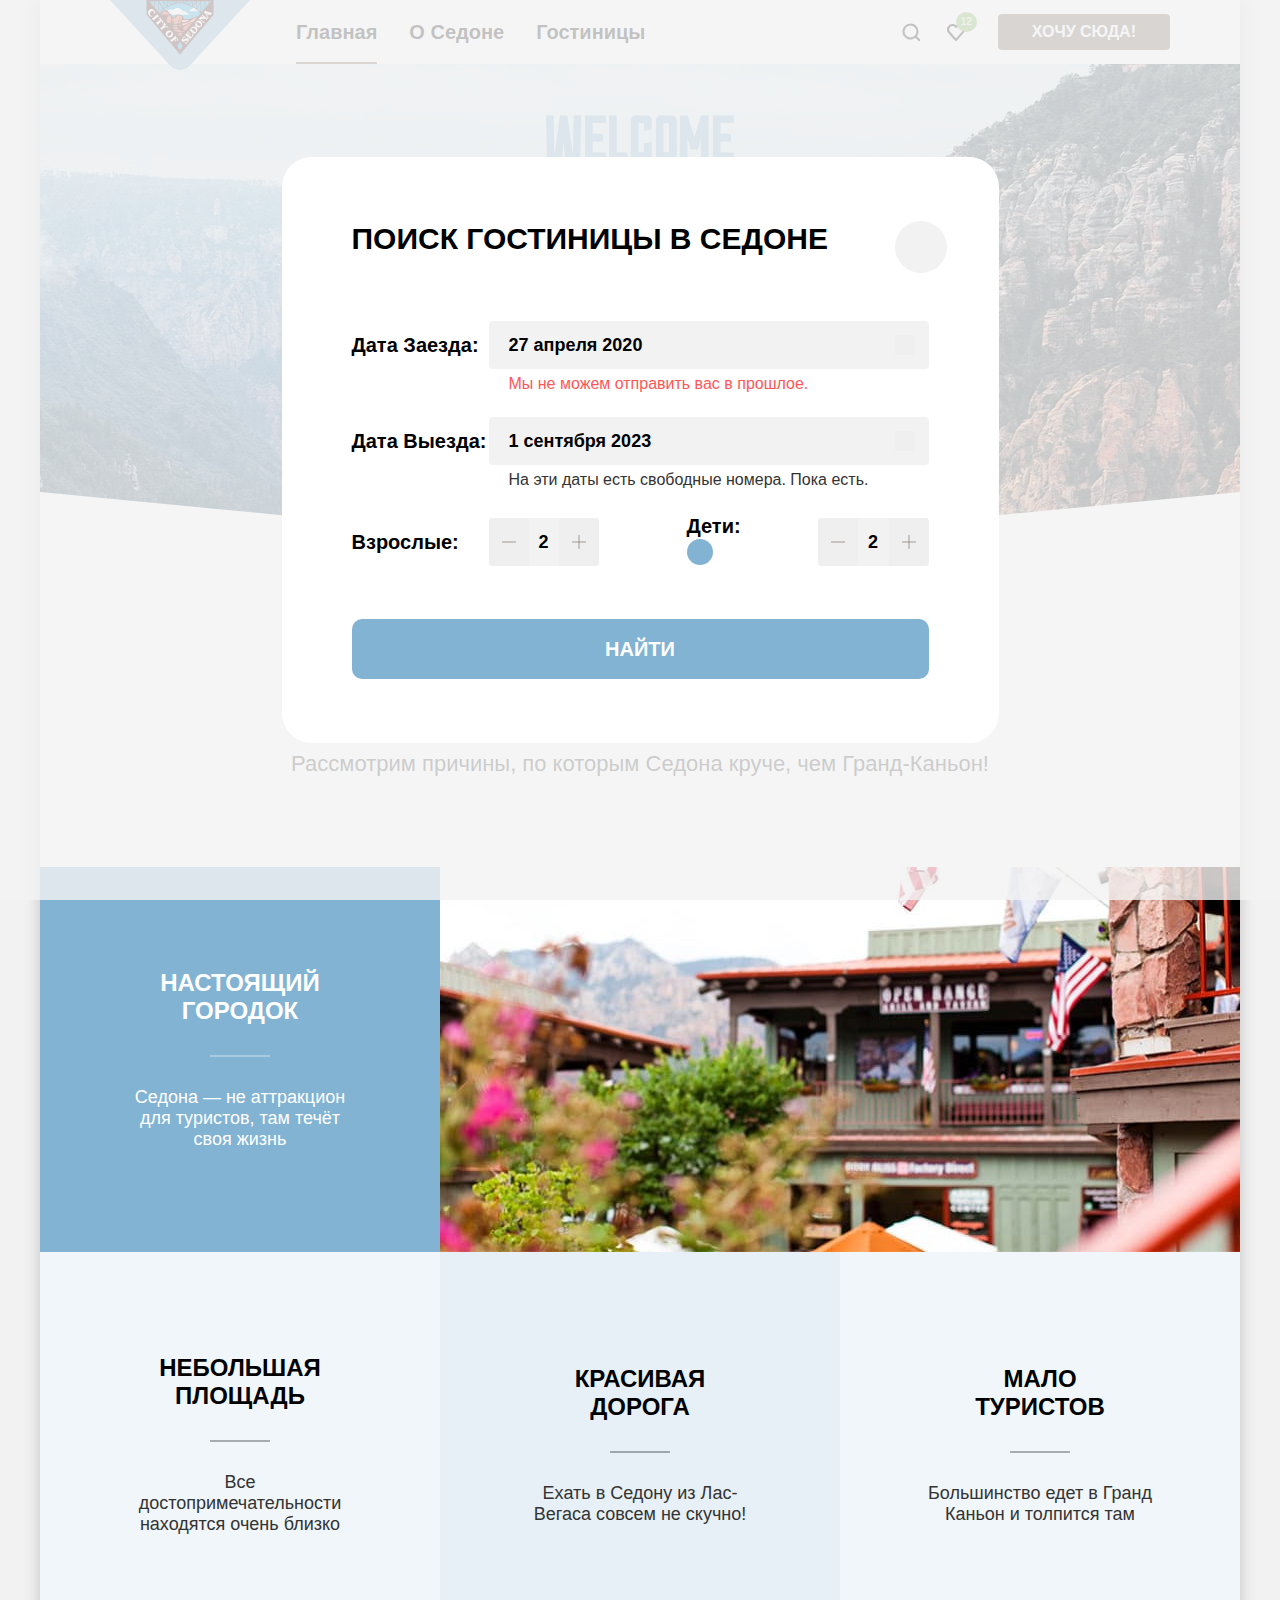
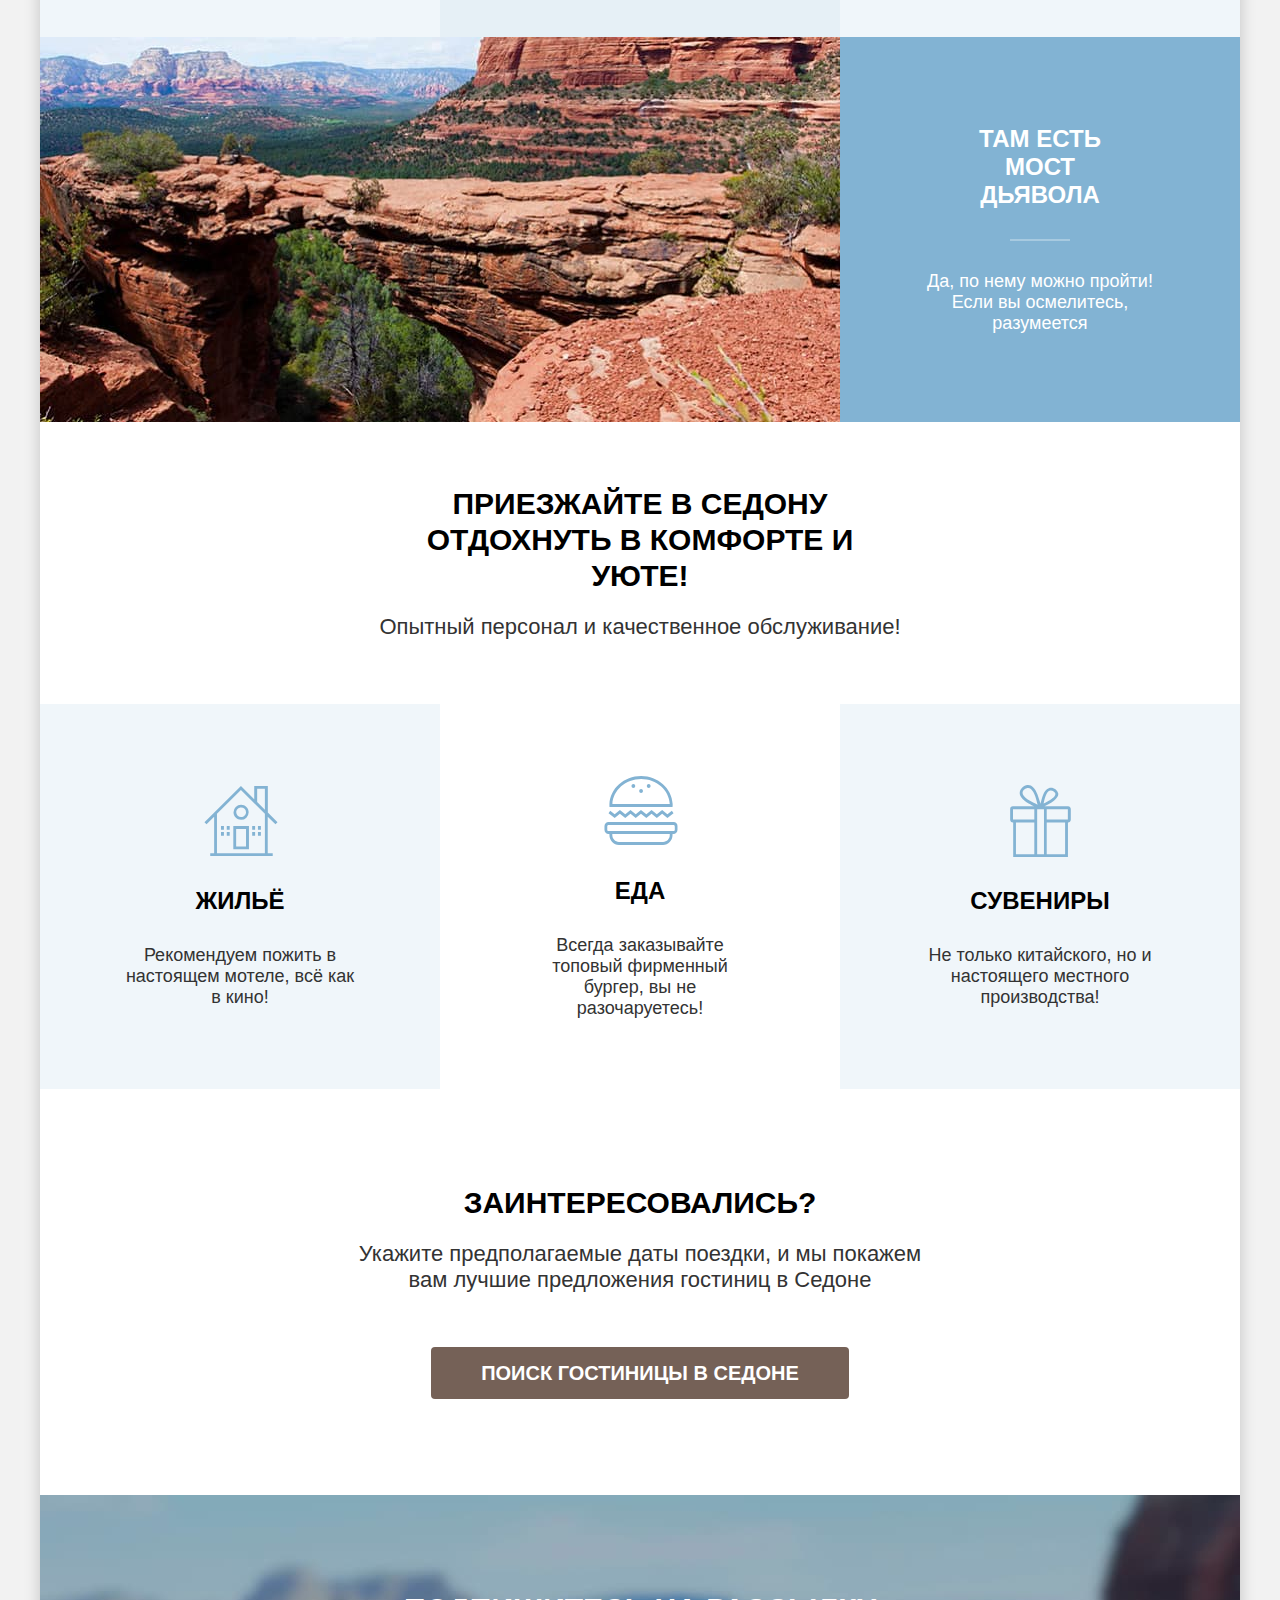
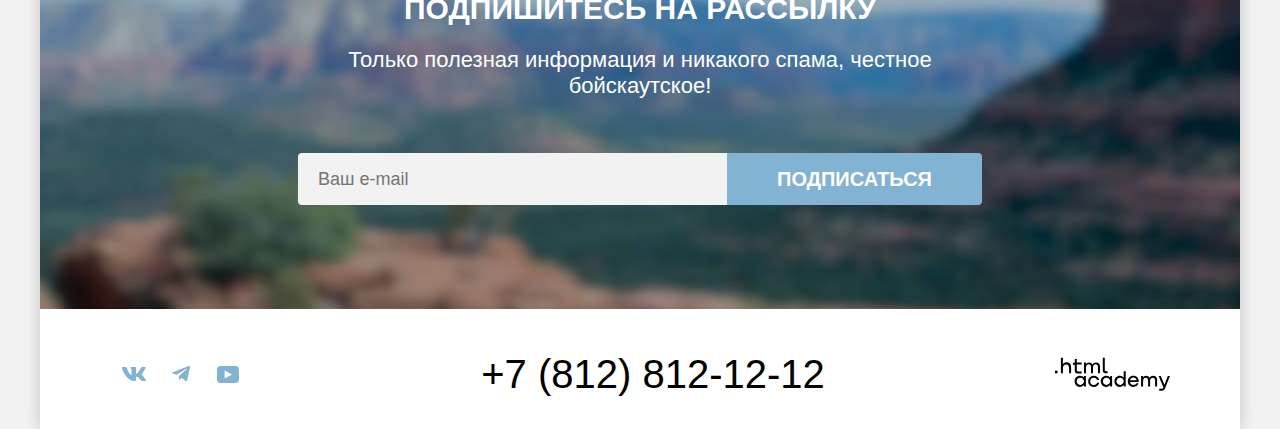
==== commit cbd00fd7: "Добавляет вёрстку всех компонентов" ====
--- a/index.html
+++ b/index.html
@@ -27,21 +27,11 @@
           <ul class="navigation-user-list">
             <li class="navigation-user-item">
               <a class="navigation-user-link navigation-user-search" href="#">
-                <svg class="search-logo" aria-hidden="true" focusable="false" width="18" height="18" viewBox="0 0 18 18"
-                  fill="black" xmlns="http://www.w3.org/2000/svg">
-                  <path
-                    d="M18.5 17.0083L14.8 13.3287C15.8 12.0359 16.5 10.3453 16.5 8.4558C16.5 4.08011 12.9 0.5 8.5 0.5C4.1 0.5 0.5 4.17956 0.5 8.55525C0.5 12.9309 4.1 16.511 8.5 16.511C10.3 16.511 12 15.9144 13.4 14.8204L17.1 18.5L18.5 17.0083ZM8.5 14.5221C5.2 14.5221 2.5 11.837 2.5 8.55525C2.5 5.27348 5.2 2.5884 8.5 2.5884C11.8 2.5884 14.5 5.27348 14.5 8.55525C14.5 11.837 11.8 14.5221 8.5 14.5221Z" />
-                </svg>
                 <span class="visually-hidden">Поиск</span>
               </a>
             </li>
             <li class="navigation-user-item">
               <a class="navigation-user-link navigation-user-favourites" href="#">
-                <svg class="favourites-logo" aria-hidden="true" focusable="false" width="18" height="17"
-                  viewBox="0 0 18 17" fill="black" xmlns="http://www.w3.org/2000/svg">
-                  <path
-                    d="M8.9 17C8.6 17 8.3 16.9 8.1 16.6C2.7 10.5 1.4 9.1 1.1 8.7C0.4 7.8 0 6.6 0 5.4C0 2.4 2.4 0 5.5 0C6.8 0 8 0.5 9 1.3C10 0.5 11.3 0 12.5 0C15.5 0 18 2.4 18 5.4C18 6.7 17.5 7.9 16.7 8.8L9.7 16.7C9.5 16.9 9.3 17 8.9 17ZM2.9 7.5C3.2 7.9 6.4 11.5 9 14.4L15.2 7.4C15.7 6.9 15.9 6.2 15.9 5.4C15.9 3.6 14.4 2.1 12.6 2.1C11.6 2.1 10.6 2.6 9.9 3.4C9.6 3.7 9.3 3.8 9 3.8C8.7 3.8 8.4 3.6 8.2 3.4C7.5 2.6 6.5 2.1 5.5 2.1C3.7 2.1 2.2 3.6 2.2 5.4C2.1 6.3 2.5 7 2.9 7.5C2.8 7.5 2.8 7.5 2.9 7.5Z" />
-                </svg>
                 <span class="visually-hidden">Избранное</span>
                 <span class="navigation-favourites-number">12</span>
               </a>
@@ -132,7 +122,7 @@
         <ul class="socials-list">
           <li class="socials-item">
             <a class="social-link" href="#">
-              <svg class="social-logo-vk" aria-hidden="true" focusable="false" width="24" height="14"
+              <svg class="social-logo social-logo-vk" aria-hidden="true" focusable="false" width="24" height="14"
                 viewBox="0 0 24 14" fill="#83B3D3" xmlns="http://www.w3.org/2000/svg">
                 <path fill-rule="evenodd" clip-rule="evenodd"
                   d="M23.45 0.948C23.616 0.402 23.45 0 22.655 0H20.03C19.362 0 19.054 0.347 18.887 0.73C18.887 0.73 17.552 3.926 15.661 6.002C15.049 6.604 14.771 6.795 14.437 6.795C14.27 6.795 14.019 6.604 14.019 6.057V0.948C14.019 0.292 13.835 0 13.279 0H9.151C8.734 0 8.483 0.304 8.483 0.593C8.483 1.214 9.429 1.358 9.526 3.106V6.904C9.526 7.737 9.373 7.888 9.039 7.888C8.149 7.888 5.984 4.677 4.699 1.003C4.45 0.288 4.198 0 3.527 0H0.9C0.15 0 0 0.347 0 0.73C0 1.412 0.89 4.8 4.145 9.281C6.315 12.341 9.37 14 12.153 14C13.822 14 14.028 13.632 14.028 12.997V10.684C14.028 9.947 14.186 9.8 14.715 9.8C15.105 9.8 15.772 9.992 17.33 11.467C19.11 13.216 19.403 14 20.405 14H23.03C23.78 14 24.156 13.632 23.94 12.904C23.702 12.18 22.852 11.129 21.725 9.882C21.113 9.172 20.195 8.407 19.916 8.024C19.527 7.533 19.638 7.314 19.916 6.877C19.916 6.877 23.116 2.451 23.449 0.948H23.45Z" />
@@ -142,7 +132,7 @@
           </li>
           <li class="socials-item">
             <a class="social-link" href="#">
-              <svg class="social-logo-telegram" aria-hidden="true" focusable="false" width="18" height="16"
+              <svg class="social-logo social-logo-telegram" aria-hidden="true" focusable="false" width="18" height="16"
                 viewBox="0 0 18 16" fill="#83B3D3" xmlns="http://www.w3.org/2000/svg">
                 <path
                   d="M16.785 0.0992597L0.840489 6.24776C-0.247661 6.68481 -0.241365 7.29184 0.640845 7.56253L4.73445 8.83953L14.2058 2.8637C14.6537 2.59121 15.0629 2.7378 14.7265 3.03636L7.05283 9.96185H7.05103L7.05283 9.96275L6.77045 14.1823C7.18413 14.1823 7.36669 13.9925 7.59871 13.7686L9.58705 11.8351L13.7229 14.89C14.4855 15.31 15.0332 15.0941 15.2229 14.1841L17.9379 1.38885C18.2158 0.274623 17.5126 -0.229883 16.785 0.0992597Z" />
@@ -152,7 +142,7 @@
           </li>
           <li class="socials-item">
             <a class="social-link" href="#">
-              <svg class="social-logo-youtube" aria-hidden="true" focusable="false" width="22" height="17"
+              <svg class="social-logo social-logo-youtube" aria-hidden="true" focusable="false" width="22" height="17"
                 viewBox="0 0 22 17" fill="#83B3D3" xmlns="http://www.w3.org/2000/svg">
                 <path
                   d="M18.607 0H3.17413C1.31343 0 0 1.59375 0 3.4V13.4937C0 15.4062 1.31343 17 3.17413 17H18.8259C20.4677 17 22 15.4062 22 13.6V3.4C21.7811 1.59375 20.4677 0 18.607 0ZM7.66169 12.5375V4.4625L14.995 8.5L7.66169 12.5375Z" />
@@ -164,7 +154,7 @@
         <address class="phone-number">
           <a class="phone-number-link" href="tel:+78128121212">+7 (812) 812-12-12</a>
         </address>
-        <a class="htmlacademy-logo-link" href="https://htmlacademy.ru/intensive/htmlcss">
+        <a class="htmlacademy-logo-link" href="https://htmlacademy.ru">
           <svg class="htmlacademy-logo" width="115" height="34" viewBox="0 0 115 34" fill="black"
             xmlns="http://www.w3.org/2000/svg">
             <path d="M0 13.7232V16.3232H2.5V13.7232H0Z" />
@@ -195,6 +185,54 @@
         </a>
       </footer>
     </div>
+    <div class="modal-container">
+      <div class="modal-search">
+        <button class="modal-close-button" type="button"></button>
+        <section class="modal-content">
+          <h3 class="modal-title">Поиск гостиницы в Седоне</h3>
+          <form class="modal-form" action="https://echo.htmlacademy.ru/" method="get">
+            <fieldset class="arrival-date-field">
+              <label class="modal-label" for="start-date">Дата заезда:</label>
+              <input class="modal-input date-input" type="text" id="start-date" name="arrival date"
+                value="27 апреля 2020" required>
+              <button class="date-icon-button" type="button"></button>
+              <span class="input-notification input-error">Мы не можем отправить вас в прошлое.</span>
+            </fieldset>
+            <fieldset class="departure-date-field">
+              <label class="modal-label" for="end-date">Дата выезда:</label>
+              <input class="modal-input date-input" type="text" id="end-date" name="departure date"
+                value="1 сентября 2023" required>
+              <button class="date-icon-button" type="button"></button>
+              <span class="input-notification">На эти даты есть свободные номера. Пока есть.</span>
+            </fieldset>
+            <fieldset class="adults-number-fieldset">
+              <label class="modal-label" for="adults-number">Взрослые:</label>
+              <div class="input-container">
+                <button class="number-change-button minus-button" type="button"></button>
+                <input class="modal-input adults-number-input" type="number" id="adults-number" name="adults" value="2"
+                  required>
+                <button class="number-change-button plus-button" type="button"></button>
+              </div>
+            </fieldset>
+            <fieldset class="kids-number-fieldset">
+              <div class="tooltip-container">
+                <label class="modal-label modal-kids-label" for="kids-number">Дети:</label>
+                <button class="tooltip-btn" type="button"></button>
+                <p class="tooltip-text">Укажите количество детей, которые будут с вами, возраст которых от 6 до 18
+                  лет. Дети до 6 лет размещаются бесплатно.</p>
+              </div>
+              <div class="input-container">
+                <button class="number-change-button minus-button" type="button"></button>
+                <input class="modal-input kids-number-input" type="number" id="kids-number" name="kids" value="2"
+                  required>
+                <button class="number-change-button plus-button" type="button"></button>
+              </div>
+            </fieldset>
+            <button class="find-btn btn-additional" type="submit">Найти</button>
+          </form>
+        </section>
+      </div>
+    </div>
   </body>
 
 </html>
--- a/styles/styles.css
+++ b/styles/styles.css
@@ -15,7 +15,7 @@
 }
 
 *:focus {
-  outline: none;
+  outline: 2px solid #68A2CA;
 }
 
 html {
@@ -76,6 +76,7 @@
   width: 140px;
   margin-bottom: -11px;
   z-index: 1;
+  transition: opacity 0.3s ease-in;
 }
 
 .navigation-logo:hover,
@@ -106,6 +107,7 @@
   padding: 20px 16px;
   text-decoration: none;
   color: inherit;
+  transition: opacity 0.3s ease-in;
 }
 
 .navigation-link:hover,
@@ -146,37 +148,29 @@
   padding: 22px 12px;
   text-decoration: none;
   color: inherit;
-}
-
-.navigation-user-link:hover .search-logo,
-.navigation-user-link:focus-visible .search-logo {
-  opacity: 75%;
-}
-
-.navigation-user-link:active .search-logo {
-  opacity: 50%;
-}
-
-.navigation-user-link:hover .favourites-logo,
-.navigation-user-link:focus-visible .favourites-logo {
-  opacity: 75%;
-}
-
-.navigation-user-link:active .favourites-logo {
-  opacity: 50%;
+  transition: opacity 0.3s ease-in;
 }
 
 .navigation-user-search {
-  display: flex;
-  justify-content: center;
-  align-items: center;
+  background-image: url(../images/search-icon.svg);
+  background-repeat: no-repeat;
+  background-position: center;
 }
 
 .navigation-user-favourites {
   position: relative;
-  display: flex;
-  justify-content: center;
-  align-items: center;
+  background-image: url(../images/heart-icon.svg);
+  background-repeat: no-repeat;
+  background-position: center;
+}
+
+.navigation-user-link:hover,
+.navigation-user-link:focus-visible {
+  opacity: 75%;
+}
+
+.navigation-user-link:active {
+  opacity: 50%;
 }
 
 .navigation-favourites-number {
@@ -214,6 +208,9 @@
 .btn-main {
   background-color: #756157;
   border-radius: 4px;
+  transition:
+    background-color 0.3s ease-in,
+    color 0.3s ease-in;
 }
 
 .btn-main:hover,
@@ -315,19 +312,19 @@
   color: #000000;
 }
 
-.advantages-item-short .advantages-item-subtitle::after {
+.advantages-item-short::before {
   content: "";
-  display: block;
-  margin: 30px auto 0;
   width: 60px;
   height: 2px;
   background-color: rgba(0, 0, 0, 0.3);
+  order: 2;
 }
 
 .advantages-item-text {
   margin: 0;
   font-size: 18px;
   line-height: 21px;
+  order: 3;
 }
 
 .advantages-item-with-photo {
@@ -352,15 +349,6 @@
 
 .advantages-item-with-photo .advantages-item-subtitle {
   color: inherit;
-}
-
-.advantages-item-with-photo .advantages-item-subtitle::after {
-  content: "";
-  display: block;
-  margin: 30px auto 0;
-  width: 60px;
-  height: 2px;
-  background-color: rgba(255, 255, 255, 0.3);
 }
 
 .advantages-item-with-photo img {
@@ -374,6 +362,14 @@
   display: flex;
   flex-direction: column;
   justify-content: center;
+}
+
+.advantages-container::before {
+  content: "";
+  width: 60px;
+  height: 2px;
+  background-color: rgba(255, 255, 255, 0.3);
+  order: 2;
 }
 
 .services {
@@ -415,19 +411,30 @@
   flex-direction: column;
   flex-grow: 1;
   justify-content: center;
+  align-items: center;
+  row-gap: 30px;
   padding: 10px 85px;
   box-sizing: border-box;
   width: 400px;
   min-height: 385px;
 }
 
+.services-item::before {
+  content: "";
+  display: block;
+  width: 75px;
+  height: 72px;
+  background-repeat: no-repeat;
+  background-position: center;
+  background-size: contain;
+}
+
 .services-item:nth-child(odd) {
   background-color: rgba(131, 179, 211, 0.12)
 }
 
 .services-item-subtitle {
   margin: 0;
-  margin-bottom: 30px;
   font-size: 24px;
   line-height: 28px;
   text-transform: uppercase;
@@ -435,26 +442,15 @@
   color: #000000;
 }
 
-.services-item-subtitle::before {
-  content: "";
-  display: block;
-  margin: 0 auto 30px;
-  width: 75px;
-  height: 72px;
-  background-repeat: no-repeat;
-  background-position: center;
-  background-size: contain;
-}
-
-.services-item-housing .services-item-subtitle::before {
+.services-item-housing.services-item::before {
   background-image: url(../images/services-housing-icon.svg);
 }
 
-.services-item-food .services-item-subtitle::before {
+.services-item-food.services-item::before {
   background-image: url(../images/services-food-icon.svg);
 }
 
-.services-item-souvenirs .services-item-subtitle::before {
+.services-item-souvenirs.services-item::before {
   background-image: url(../images/services-souvenirs-icon.svg);
 }
 
@@ -551,6 +547,9 @@
 
 .btn-additional {
   background-color: #82B3D3;
+  transition:
+    background-color 0.3s ease-in,
+    color 0.3s ease-in;
 }
 
 .btn-additional:hover,
@@ -610,30 +609,16 @@
   height: 40px;
 }
 
-.page-footer .social-link:hover .social-logo-vk,
-.page-footer .social-link:focus-visible .social-logo-vk {
+.social-logo {
+  transition: fill 0.3s ease-in;
+}
+
+.page-footer .social-link:hover .social-logo,
+.page-footer .social-link:focus-visible .social-logo {
   fill: rgba(104, 162, 202, 1);
 }
 
-.page-footer .social-link:active .social-logo-vk {
-  fill: rgba(104, 162, 202, 0.3);
-}
-
-.page-footer .social-link:hover .social-logo-telegram,
-.page-footer .social-link:focus-visible .social-logo-telegram {
-  fill: rgba(104, 162, 202, 1);
-}
-
-.page-footer .social-link:active .social-logo-telegram {
-  fill: rgba(104, 162, 202, 0.3);
-}
-
-.page-footer .social-link:hover .social-logo-youtube,
-.page-footer .social-link:focus-visible .social-logo-youtube {
-  fill: rgba(104, 162, 202, 1);
-}
-
-.page-footer .social-link:active .social-logo-youtube {
+.page-footer .social-link:active .social-logo {
   fill: rgba(104, 162, 202, 0.3);
 }
 
@@ -644,6 +629,7 @@
   font-style: normal;
   text-decoration: none;
   color: #000000;
+  transition: color 0.3s ease-in;
 }
 
 .page-footer .phone-number-link:hover,
@@ -660,6 +646,11 @@
   min-height: 33px;
 }
 
+.page-footer .htmlacademy-logo {
+  display: block;
+  transition: fill 0.3s ease-in;
+}
+
 .page-footer .htmlacademy-logo-link:hover .htmlacademy-logo,
 .page-footer .htmlacademy-logo-link:focus-visible .htmlacademy-logo {
   fill: #756157;
@@ -667,10 +658,6 @@
 
 .page-footer .htmlacademy-logo-link:active .htmlacademy-logo {
   fill: rgba(117, 97, 87, 0.3);
-}
-
-.page-footer .htmlacademy-logo {
-  display: block;
 }
 
 .catalog-main {
@@ -700,7 +687,8 @@
 .breadcrumbs-list {
   display: flex;
   flex-wrap: wrap;
-  align-items: center;
+  align-items: flex-start;
+  gap: 8px 28px;
   margin: 0;
   margin-bottom: 40px;
   padding: 0;
@@ -709,16 +697,15 @@
   list-style-type: none;
 }
 
-.breadcrumbs-item:not(:first-child) {
+.breadcrumbs-item {
   position: relative;
-  margin-left: 28px;
-}
-
-.breadcrumbs-item::before {
+}
+
+.breadcrumbs-item:not(:last-child)::after {
   content: "";
   position: absolute;
-  top: 6px;
-  left: -18px;
+  top: 5px;
+  right: -18px;
   width: 8px;
   height: 10px;
   background-image: url(../images/breadcrumbs-next-icon.svg);
@@ -726,24 +713,30 @@
   background-position: center;
 }
 
+.home-page-link {
+  width: 13px;
+  height: 15px;
+  background-image: url(../images/home-page-icon.svg);
+  background-repeat: no-repeat;
+  background-position: center;
+  background-size: contain;
+}
+
 .breadcrumbs-item-link {
-  display: flex;
-  align-items: center;
+  display: block;
   min-height: 21px;
   color: inherit;
   text-decoration: none;
-}
-
-.breadcrumbs-item-link:hover {
+  transition: opacity 0.3s ease-in;
+}
+
+.breadcrumbs-item-link:hover,
+.breadcrumbs-item-link:focus-visible {
   opacity: 60%;
 }
 
 .breadcrumbs-item-link:active {
   opacity: 30%;
-}
-
-.breadcrumbs-homepage-logo {
-  display: block;
 }
 
 .catalog-filter {
@@ -780,75 +773,183 @@
   padding: 0;
 }
 
+.filter-input {
+  transition: opacity 0.3s ease-in;
+}
+
 .filter-input:not(:last-child) {
   margin-bottom: 16px;
 }
 
+.filter-label {
+  position: relative;
+  display: flex;
+  align-items: center;
+  font-size: 18px;
+  line-height: 23px;
+  padding-left: 36px;
+}
+
+.checkbox-mark {
+  position: absolute;
+  left: 0;
+  display: flex;
+  justify-content: center;
+  align-items: center;
+  width: 20px;
+  height: 20px;
+  background-color: #FFFFFF;
+  border-radius: 4px;
+}
+
+.checkbox-input[type="checkbox"]:checked + .checkbox-mark::before {
+  content: "";
+  min-width: 13px;
+  min-height: 10px;
+  background-image: url(../images/checkbox-input.svg);
+  background-repeat: no-repeat;
+  background-position: center;
+  background-size: contain;
+}
+
+.radio-filter-field {
+  margin: 0;
+  margin-right: 140px;
+  padding: 0;
+  border-style: none;
+}
+
+.radio-filter-list {
+  margin: 0;
+  padding: 0;
+}
+
+.radio-mark {
+  position: absolute;
+  left: 0;
+  display: flex;
+  justify-content: center;
+  align-items: center;
+  width: 20px;
+  height: 20px;
+  background-color: #FFFFFF;
+  border-radius: 50%;
+}
+
+.radio-input[type="radio"]:checked + .radio-mark::before {
+  content: "";
+  min-width: 10px;
+  min-height: 10px;
+  background-color: #3F5E72;
+  border-radius: 50%;
+}
+
 .filter-input:hover {
   opacity: 60%;
 }
 
+.checkbox-input:focus-visible + .checkbox-mark,
+.radio-input:focus-visible + .radio-mark {
+  outline: 3px solid #83B3D3;
+}
+
 .filter-input:active {
   opacity: 30%;
 }
 
-.filter-label {
+.cost-filter-field {
+  display: flex;
+  flex-wrap: wrap;
+  margin: 0;
+  padding: 0;
+  border-style: none;
+}
+
+.cost-filter-label {
+  position: relative;
+}
+
+.cost-filter-label:not(:last-of-type) {
+  margin-right: 2px;
+}
+
+.cost-text {
+  position: absolute;
+  top: 12px;
+  right: 20px;
   font-size: 18px;
-  line-height: 23px;
-}
-
-.filter-label input {
-  margin: 0;
-  margin-right: 16px;
-}
-
-.radio-filter-field {
-  margin: 0;
-  margin-right: 140px;
-  padding: 0;
-  border-style: none;
-}
-
-.radio-filter-list {
-  margin: 0;
-  padding: 0;
-}
-
-.cost-filter-field {
-  display: flex;
-  flex-wrap: wrap;
-  margin: 0;
-  padding: 0;
-  border-style: none;
-}
-
-.min-cost-filter {
+  line-height: 24px;
+  font-weight: 400;
+  color: rgba(0, 0, 0, 0.4);
+}
+
+.cost-filter-input {
   width: 143px;
   margin: 0;
-  margin-right: 2px;
-  padding: 12px 20px;
+  padding: 12px 45px 12px 20px;
   box-sizing: border-box;
   font-family: inherit;
   font-size: 18px;
   line-height: 24px;
   font-weight: 700;
   border-style: none;
+}
+
+.cost-filter-input::-webkit-outer-spin-button,
+.cost-filter-input::-webkit-inner-spin-button {
+  appearance: none;
+  margin: 0;
+}
+
+.min-cost-filter-input {
   border-top-left-radius: 4px;
   border-bottom-left-radius: 4px;
 }
 
-.max-cost-filter {
-  width: 143px;
-  margin: 0;
-  padding: 12px 20px;
-  box-sizing: border-box;
-  font-family: inherit;
-  font-size: 18px;
-  line-height: 24px;
-  font-weight: 700;
-  border-style: none;
+.max-cost-filter-input {
   border-top-right-radius: 4px;
   border-bottom-right-radius: 4px;
+}
+
+.range-slider {
+  position: relative;
+  width: 100%;
+  height: 4px;
+  margin: auto 0 8px 0;
+  background-color: rgba(255, 255, 255, 0.3);
+}
+
+.range-bar {
+  position: absolute;
+  max-width: 288px;
+  height: 4px;
+  background-color: rgba(255, 255, 255, 1);
+}
+
+.range-slider-handler {
+  position: absolute;
+  top: -8px;
+  width: 20px;
+  height: 20px;
+  background-color: rgba(255, 255, 255, 1);
+  border-radius: 5px;
+  cursor: grab;
+}
+
+.range-slider-handler-min {
+  left: 0;
+}
+
+.range-slider-handler-max {
+  right: 0;
+}
+
+.range-slider-handler:focus {
+  outline: 3px solid #83B3D3;
+}
+
+.range-slider-handler:active {
+  outline: 2px solid #83B3D3;
 }
 
 .filter-button-container {
@@ -878,6 +979,7 @@
 .filter-reset-btn {
   background-color: transparent;
   cursor: pointer;
+  transition: color 0.3s ease-in;
 }
 
 .filter-reset-btn:hover {
@@ -902,18 +1004,22 @@
 }
 
 .catalog {
+  display: flex;
+  flex-wrap: wrap;
+  align-items: center;
+  row-gap: 40px;
   font-size: 18px;
   line-height: 21px;
   color: #000000;
   background-color: #ffffff;
 }
 
-.sorting-container {
-  display: flex;
-  align-items: center;
-  margin-bottom: 40px;
-  color: #000000;
-  background-color: #ffffff;
+.catalog::before {
+  content: "";
+  width: 100%;
+  height: 1px;
+  background-color: #E5E5E5;
+  order: 3;
 }
 
 .sorting-title {
@@ -940,6 +1046,7 @@
   background-image: url(../images/sorting-select-icon.svg);
   background-repeat: no-repeat;
   background-position: center right 20px;
+  transition: border 0.3s ease-in;
 }
 
 .sorting-select:hover,
@@ -954,6 +1061,7 @@
 .view-change-list {
   display: flex;
   justify-content: space-between;
+  align-items: center;
   width: 160px;
   margin: 0;
   margin-left: auto;
@@ -970,6 +1078,11 @@
   border: 2px solid #E5E5E5;
   border-radius: 4px;
   box-sizing: border-box;
+  transition: border 0.3s ease-in;
+}
+
+.view-change-link.current {
+  border: 2px solid #000000;
 }
 
 .view-change-link:hover {
@@ -978,10 +1091,12 @@
 
 .view-change-link:focus-visible {
   border: 2px solid #68A2CA;
+  outline: none;
 }
 
 .view-change-link:active {
   border: 2px solid #000000;
+  outline: none;
 }
 
 .view-change-link-tile {
@@ -1007,7 +1122,6 @@
   grid-template-columns: repeat(3, 1fr);
   gap: 20px;
   margin: 0;
-  margin-bottom: 80px;
   padding: 0;
   list-style-type: none;
 }
@@ -1032,10 +1146,29 @@
   grid-column: 1/-1;
 }
 
-.catalog-hotel-card img {
+.hotels-item-img-link:hover .hotels-item-img,
+.hotels-item-img-link:focus-visible .hotels-item-img {
+  opacity: 75%;
+}
+
+.hotels-item-img-link:active .hotels-item-img {
+  opacity: 50%;
+}
+
+.hotels-item-title-link:hover .catalog-hotel-title,
+.hotels-item-title-link:focus-visible .catalog-hotel-title {
+  opacity: 75%;
+}
+
+.hotels-item-title-link:active .catalog-hotel-title {
+  opacity: 50%;
+}
+
+.hotels-item-img {
   display: block;
   width: 100%;
   object-fit: contain;
+  transition: opacity 0.3s ease-in;
 }
 
 .hotels-item-title-link {
@@ -1046,6 +1179,7 @@
   margin: 0;
   font-size: 24px;
   line-height: 28px;
+  transition: opacity 0.3s ease-in;
 }
 
 .catalog-hotel-card p {
@@ -1081,6 +1215,10 @@
   color: #ffffff;
   background-color: #82B3D3;
   cursor: pointer;
+  transition:
+    background-color 0.3s ease-in,
+    color 0.3s ease-in;
+  ;
 }
 
 .add-to-favourite-btn.active {
@@ -1138,16 +1276,7 @@
   margin: 0;
   padding: 0;
   list-style-type: none;
-}
-
-.pagination-list::before {
-  content: "";
-  position: absolute;
-  top: -40px;
-  right: 0;
-  left: 0;
-  height: 1px;
-  background-color: #E5E5E5;
+  order: 4;
 }
 
 .pagination-item {
@@ -1175,6 +1304,9 @@
   text-decoration: none;
   color: inherit;
   border-radius: 4px;
+  transition:
+    background-color 0.3s ease-in,
+    color 0.3s ease-in;
 }
 
 .pagination-link:hover,
@@ -1199,6 +1331,9 @@
   color: #000000;
   background-color: #ffffff;
   border: none;
+  transition:
+    background-color 0.3s ease-in,
+    color 0.3s ease-in;
 }
 
 .pagination-link-more:hover,
@@ -1208,3 +1343,296 @@
   background-color: #ffffff;
   outline: none;
 }
+
+.modal-container {
+  position: fixed;
+  top: 0;
+  left: 0;
+  display: flex;
+  width: 100%;
+  height: 100%;
+  background-color: rgba(242, 242, 242, 0.8);
+  z-index: 2;
+}
+
+.modal-container-close {
+  display: none;
+}
+
+.modal-search {
+  position: relative;
+  width: 717px;
+  margin: auto;
+  background-color: rgba(255, 255, 255, 1);
+  border-radius: 30px;
+}
+
+.modal-close-button {
+  position: absolute;
+  top: 64px;
+  right: 52px;
+  width: 52px;
+  height: 52px;
+  padding: 0;
+  background-color: #F2F2F2;
+  background-image: url(../images/modal-close-button.svg);
+  background-repeat: no-repeat;
+  background-size: 14px 14px;
+  background-position: center;
+  border: none;
+  border-radius: 50%;
+  cursor: pointer;
+}
+
+.modal-content {
+  padding: 64px 70px;
+  display: flex;
+  flex-direction: column;
+}
+
+.modal-title {
+  margin: 0;
+  margin-bottom: 64px;
+  font-size: 30px;
+  line-height: 36px;
+  font-weight: 700;
+  text-transform: uppercase;
+  color: #000000;
+}
+
+.modal-form {
+  display: grid;
+  grid-template-columns: 247px 88px 242px;
+  row-gap: 48px;
+  align-items: center;
+}
+
+.arrival-date-field {
+  position: relative;
+  grid-column: 1/4;
+  display: flex;
+  align-items: center;
+  margin: 0;
+  padding: 0;
+  border: none;
+}
+
+.departure-date-field {
+  position: relative;
+  grid-column: 1/4;
+  display: flex;
+  align-items: center;
+  margin: 0;
+  padding: 0;
+  border: none;
+}
+
+.adults-number-fieldset {
+  position: relative;
+  grid-column: 1/2;
+  display: flex;
+  align-items: center;
+  margin: 0;
+  padding: 0;
+  border: none;
+}
+
+.kids-number-fieldset {
+  position: relative;
+  grid-column: 3/4;
+  display: flex;
+  align-items: center;
+  margin: 0;
+  padding: 0;
+  border: none;
+}
+
+.modal-label {
+  flex-grow: 1;
+  font-size: 20px;
+  line-height: 24px;
+  font-weight: 700;
+  text-transform: capitalize;
+  color: #000000;
+}
+
+.modal-input {
+  padding: 12px 40px 12px 20px;
+  font-family: inherit;
+  font-size: 18px;
+  line-height: 24px;
+  font-weight: 700;
+  background-color: #F2F2F2;
+  border: none;
+  border-radius: 4px;
+  box-sizing: border-box;
+}
+
+.date-input {
+  width: 440px;
+}
+
+.date-icon-button {
+  position: absolute;
+  right: 14px;
+  width: 20px;
+  height: 20px;
+  padding: 0;
+  background-image: url(../images/modal-date-icon.svg);
+  background-repeat: no-repeat;
+  background-position: center;
+  background-size: contain;
+  border: none;
+  cursor: pointer;
+}
+
+.input-notification {
+  position: absolute;
+  top: 100%;
+  left: 137px;
+  min-width: 320px;
+  margin-top: 4px;
+  padding: 0 20px;
+  font-size: 16px;
+  line-height: 21px;
+}
+
+.input-error {
+  color: #FF5757;
+}
+
+.input-container {
+  position: relative;
+  margin-left: auto;
+}
+
+.adults-number-input,
+.kids-number-input {
+  padding: 12px 40px;
+  text-align: center;
+}
+
+.adults-number-input {
+  width: 110px;
+}
+
+.number-change-button {
+  position: absolute;
+  width: 40px;
+  height: 48px;
+  padding: 0;
+  border: none;
+  cursor: pointer;
+}
+
+.minus-button {
+  left: 0;
+  border-top-left-radius: 4px;
+  border-bottom-left-radius: 4px;
+}
+
+.minus-button::before {
+  position: absolute;
+  top: 50%;
+  left: 50%;
+  transform: translate(-50%, -50%);
+  width: 14px;
+  height: 2px;
+  background-color: rgba(117, 97, 87, 0.3);
+  content: "";
+}
+
+.plus-button {
+  right: 0;
+  border-top-right-radius: 4px;
+  border-bottom-right-radius: 4px;
+}
+
+.plus-button::before,
+.plus-button::after {
+  position: absolute;
+  top: 50%;
+  left: 50%;
+  transform: translate(-50%, -50%);
+  width: 14px;
+  height: 2px;
+  background-color: rgba(117, 97, 87, 0.3);
+  content: "";
+}
+
+.plus-button::after {
+  transform: translate(-50%, -50%) rotate(90deg);
+}
+
+.kids-number-input {
+  width: 111px;
+}
+
+.adults-number-input::-webkit-outer-spin-button,
+.adults-number-input::-webkit-inner-spin-button,
+.kids-number-input::-webkit-outer-spin-button,
+.kids-number-input::-webkit-inner-spin-button {
+  appearance: none;
+  margin: 0;
+}
+
+.tooltip-btn {
+  width: 26px;
+  height: 26px;
+  margin: 0;
+  margin-right: 46px;
+  padding: 0;
+  font-size: 20px;
+  color: #FFFFFF;
+  border: none;
+  border-radius: 50%;
+  background-color: #83B3D3;
+}
+
+.tooltip-text {
+  position: absolute;
+  top: 52px;
+  right: 42px;
+  display: none;
+  width: 256px;
+  padding: 15px 18px 18px 22px;
+  font-size: 16px;
+  line-height: 20px;
+  font-weight: 400;
+  text-transform: none;
+  color: #FFFFFF;
+  background-color: rgba(51, 51, 51, 1);
+  border-radius: 10px;
+  box-shadow: rgba(0, 0, 0, 0.3);
+  box-sizing: border-box;
+}
+
+.tooltip-text::before {
+  content: "";
+  position: absolute;
+  bottom: 100%;
+  left: 118px;
+  width: 20px;
+  height: 9px;
+  background-image: url(../images/tooltip-triangle.svg);
+  background-repeat: no-repeat;
+  background-size: contain;
+  background-position: center;
+}
+
+.find-btn {
+  grid-column: 1/4;
+  padding: 18px 0;
+  font-size: 20px;
+  line-height: 24px;
+  font-weight: 700;
+  text-transform: uppercase;
+  color: #FFFFFF;
+  border: none;
+  border-radius: 10px;
+  cursor: pointer;
+}
+
+.tooltip-btn:hover + .tooltip-text {
+  display: block;
+}
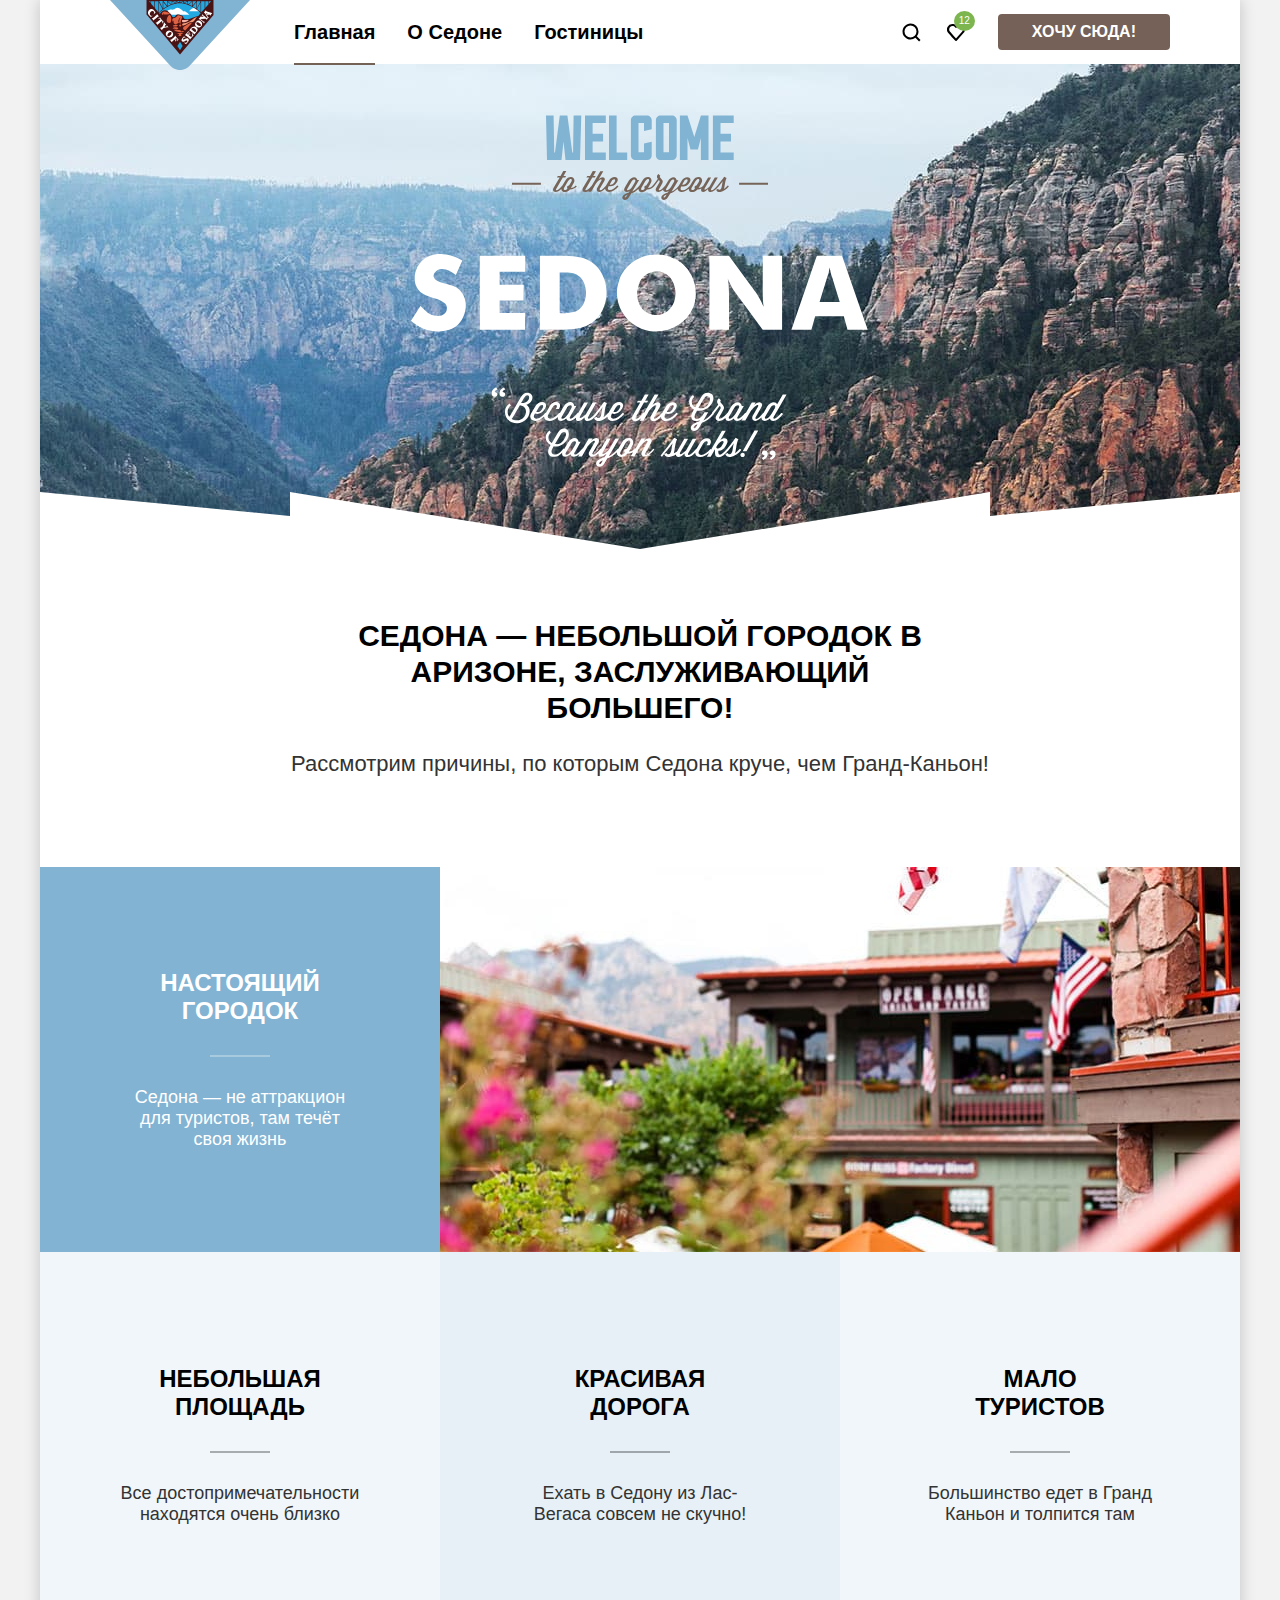
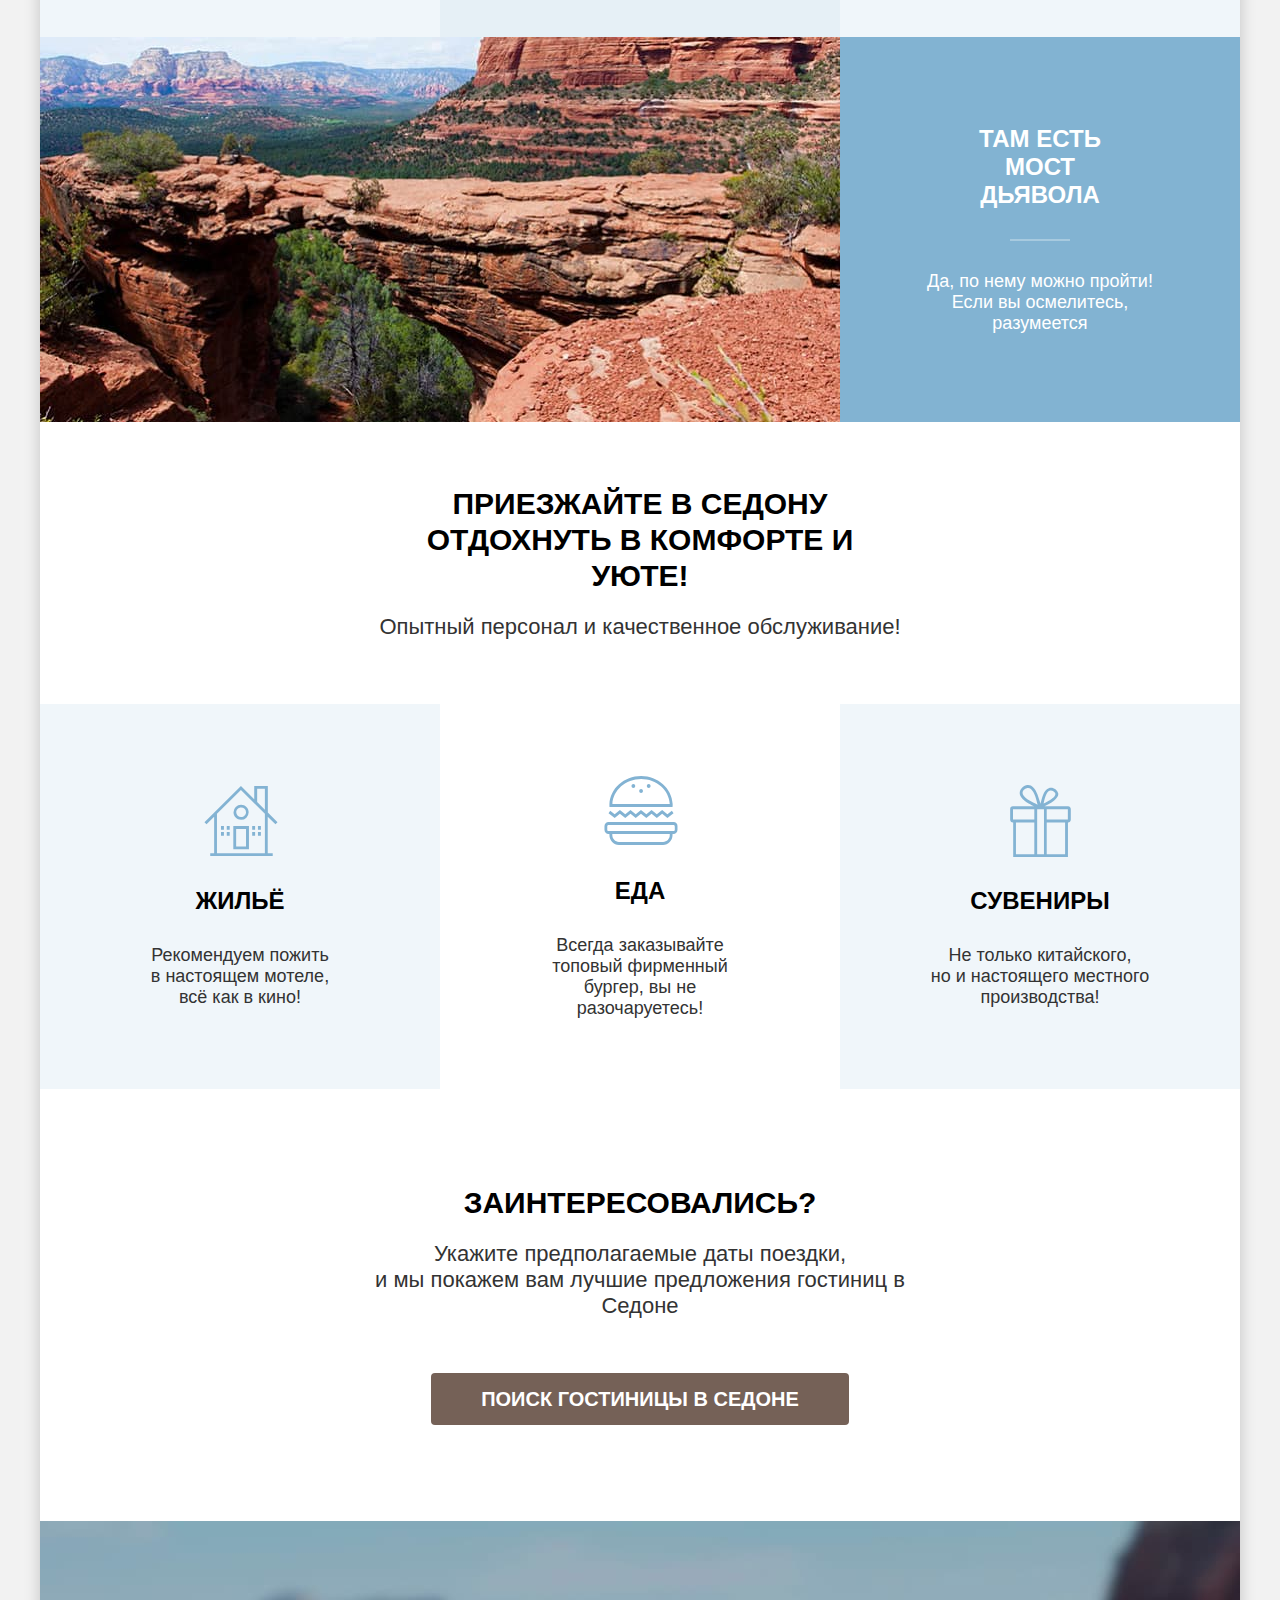
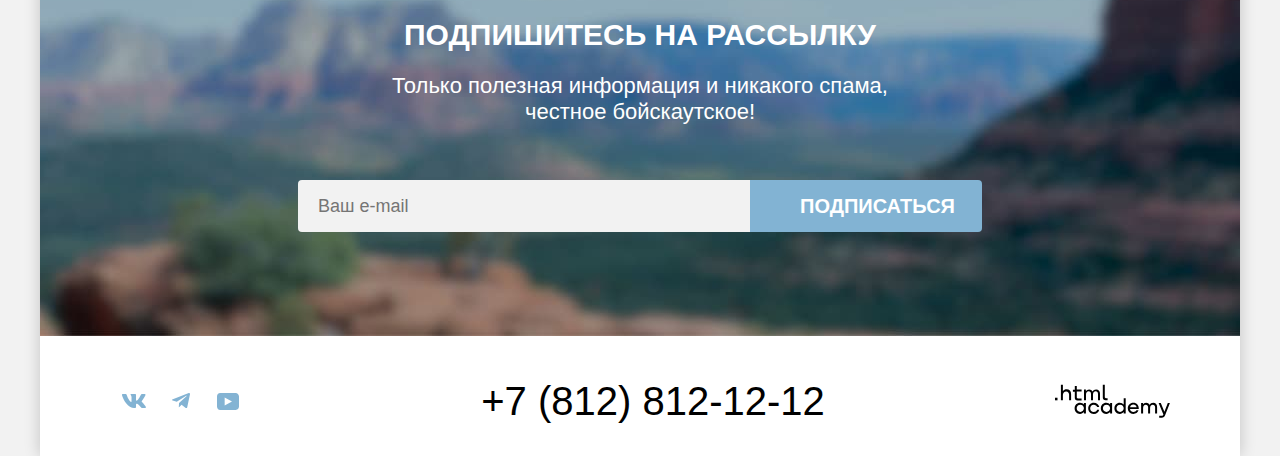
==== commit d04dcdbb: "Дорабатывает проект к защите" ====
--- a/index.html
+++ b/index.html
@@ -4,6 +4,7 @@
   <head>
     <meta charset="utf-8">
     <title>Добро пожаловать в Седону - небольшой городок в Аризоне</title>
+    <link rel="icon" type="image/png" sizes="32x32" href="images/favicon.png">
     <link rel="stylesheet" href="styles/styles.css">
   </head>
 
@@ -11,11 +12,12 @@
     <div class="site-container">
       <header data-test="header" class="page-header">
         <nav class="navigation">
-          <a class="navigation-logo" href="index.html"><img src="images/logo-city-of-sedona.svg" width="140" height="70"
-              alt="Логотип сайта Седона"></a>
+          <a class="navigation-logo" href="index.html">
+            <img src="images/logo-city-of-sedona.svg" width="140" height="70" alt="Логотип сайта Седона">
+          </a>
           <ul class="navigation-list">
             <li class="navigation-item">
-              <a class="navigation-link navigation-link-current" href="index.html">Главная</a>
+              <a class="navigation-link navigation-link-current" href="index.html" aria-current="page">Главная</a>
             </li>
             <li class="navigation-item">
               <a class="navigation-link" href="#">О Седоне</a>
@@ -54,27 +56,27 @@
           <p class="advantages-text">Рассмотрим причины, по которым Седона круче, чем Гранд-Каньон!</p>
           <ul class="advantages-list">
             <li class="advantages-item advantages-item-with-photo">
-              <div class="advantages-container">
+              <div class="advantages-description">
                 <h3 class="advantages-item-subtitle">Настоящий городок</h3>
                 <p class="advantages-item-text">Седона — не аттракцион для туристов, там течёт своя жизнь</p>
               </div>
               <img src="images/photo-1-house-in-sedona.jpg" width="800" height="385" alt="Домик городка Седона">
             </li>
-            <li class="advantages-item advantages-item-short">
+            <li class="advantages-item advantages-description">
               <h3 class="advantages-item-subtitle">Небольшая площадь</h3>
               <p class="advantages-item-text">Все достопримечательности находятся очень близко</p>
             </li>
-            <li class="advantages-item advantages-item-short">
+            <li class="advantages-item advantages-description">
               <h3 class="advantages-item-subtitle">Красивая дорога</h3>
               <p class="advantages-item-text">Ехать в Седону из Лас-Вегаса совсем не скучно!</p>
             </li>
-            <li class="advantages-item advantages-item-short">
+            <li class="advantages-item advantages-description">
               <h3 class="advantages-item-subtitle">Мало туристов</h3>
               <p class="advantages-item-text">Большинство едет в Гранд Каньон и толпится там</p>
             </li>
             <li class="advantages-item advantages-item-with-photo">
-              <div class="advantages-container">
-                <h3 class="advantages-item-subtitle">Там есть мост дьявола</h3>
+              <div class="advantages-description">
+                <h3 class="advantages-item-subtitle">Там есть<br> мост дьявола</h3>
                 <p class="advantages-item-text">Да, по нему можно пройти! Если вы осмелитесь, разумеется</p>
               </div>
               <img src="images/photo-2-devils-bridge-trail.jpg" width="800" height="385"
@@ -82,34 +84,34 @@
             </li>
           </ul>
         </section>
-        <section class="services">
+        <section data-test="service" class="services">
           <h2 class="visually-hidden">Услуги</h2>
           <p class="services-slogan">Приезжайте в Седону отдохнуть в комфорте и уюте!</p>
           <p class="services-text">Опытный персонал и качественное обслуживание!</p>
           <ul class="services-list">
             <li class="services-item services-item-housing">
               <h3 class="services-item-subtitle">Жильё</h3>
-              <p class="services-item-text">Рекомендуем пожить в настоящем мотеле, всё как в кино!</p>
+              <p class="services-item-text">Рекомендуем пожить<br> в настоящем мотеле,<br> всё как в кино!</p>
             </li>
             <li class="services-item services-item-food">
               <h3 class="services-item-subtitle">Еда</h3>
-              <p class="services-item-text">Всегда заказывайте топовый фирменный бургер, вы не разочаруетесь!</p>
+              <p class="services-item-text">Всегда заказывайте<br> топовый фирменный бургер, вы не разочаруетесь!</p>
             </li>
             <li class="services-item services-item-souvenirs">
               <h3 class="services-item-subtitle">Сувениры</h3>
-              <p class="services-item-text">Не только китайского, но и настоящего местного производства!</p>
+              <p class="services-item-text">Не только китайского,<br> но и настоящего местного производства!</p>
             </li>
           </ul>
         </section>
         <section data-test="search" class="search">
           <h2 class="search-title">Заинтересовались?</h2>
-          <p class="search-text">Укажите предполагаемые даты поездки, и мы покажем вам лучшие предложения гостиниц в
+          <p class="search-text">Укажите предполагаемые даты поездки,<br> и мы покажем вам лучшие предложения гостиниц в
             Седоне</p>
-          <button class="search-btn btn-main" type="button">Поиск гостиницы в Седоне</button>
+          <button class="search-btn btn-main" type="button" onclick="modalOpen()">Поиск гостиницы в Седоне</button>
         </section>
         <section data-test="subscribe" class="subscribe page-main-subscribe">
           <h2 class="subscribe-title">Подпишитесь на рассылку</h2>
-          <p class="subscribe-text">Только полезная информация и никакого спама, честное бойскаутское!</p>
+          <p class="subscribe-text">Только полезная информация и никакого спама,<br> честное бойскаутское!</p>
           <form class="subscribe-form" action="https://echo.htmlacademy.ru/" method="post">
             <label for="user-email" class="visually-hidden">Введите ваш e-mail:</label>
             <input class="subscribe-email" id="user-email" name="email" type="email" placeholder="Ваш e-mail"
@@ -187,11 +189,14 @@
     </div>
     <div class="modal-container">
       <div class="modal-search">
-        <button class="modal-close-button" type="button"></button>
-        <section class="modal-content">
+        <section data-test="modal" class="modal-content">
           <h3 class="modal-title">Поиск гостиницы в Седоне</h3>
+          <button class="modal-close-button" type="button" onclick="modalClose()">
+            <span class="visually-hidden">Закрыть модальное окно</span>
+          </button>
           <form class="modal-form" action="https://echo.htmlacademy.ru/" method="get">
             <fieldset class="arrival-date-field">
+              <legend class="visually-hidden">Дата заезда</legend>
               <label class="modal-label" for="start-date">Дата заезда:</label>
               <input class="modal-input date-input" type="text" id="start-date" name="arrival date"
                 value="27 апреля 2020" required>
@@ -199,6 +204,7 @@
               <span class="input-notification input-error">Мы не можем отправить вас в прошлое.</span>
             </fieldset>
             <fieldset class="departure-date-field">
+              <legend class="visually-hidden">Дата выезда</legend>
               <label class="modal-label" for="end-date">Дата выезда:</label>
               <input class="modal-input date-input" type="text" id="end-date" name="departure date"
                 value="1 сентября 2023" required>
@@ -206,6 +212,7 @@
               <span class="input-notification">На эти даты есть свободные номера. Пока есть.</span>
             </fieldset>
             <fieldset class="adults-number-fieldset">
+              <legend class="visually-hidden">Количество взрослых</legend>
               <label class="modal-label" for="adults-number">Взрослые:</label>
               <div class="input-container">
                 <button class="number-change-button minus-button" type="button"></button>
@@ -215,8 +222,9 @@
               </div>
             </fieldset>
             <fieldset class="kids-number-fieldset">
+              <legend class="visually-hidden">Количество детей</legend>
+              <label class="modal-label modal-kids-label" for="kids-number">Дети:</label>
               <div class="tooltip-container">
-                <label class="modal-label modal-kids-label" for="kids-number">Дети:</label>
                 <button class="tooltip-btn" type="button"></button>
                 <p class="tooltip-text">Укажите количество детей, которые будут с вами, возраст которых от 6 до 18
                   лет. Дети до 6 лет размещаются бесплатно.</p>
@@ -233,6 +241,14 @@
         </section>
       </div>
     </div>
+    <script>
+      function modalOpen() {
+        document.querySelector('.modal-container').classList.add('open');
+      };
+      function modalClose() {
+        document.querySelector('.modal-container').classList.remove('open');
+      };
+    </script>
   </body>
 
 </html>
--- a/styles/styles.css
+++ b/styles/styles.css
@@ -14,10 +14,6 @@
   font-display: swap;
 }
 
-*:focus {
-  outline: 2px solid #68A2CA;
-}
-
 html {
   height: 100%;
 }
@@ -25,11 +21,13 @@
 body {
   height: 100%;
   margin: 0;
+
   font-family: "PT Sans", "Arial", sans-serif;
   font-size: 22px;
   line-height: 26px;
   font-weight: normal;
   color: #333333;
+
   background-color: #F2F2F2;
 }
 
@@ -38,8 +36,8 @@
   width: 1px;
   height: 1px;
   margin: -1px;
+  padding: 0;
   border: 0;
-  padding: 0;
   white-space: nowrap;
   clip-path: inset(100%);
   clip: rect(0 0 0 0);
@@ -52,12 +50,14 @@
   width: 1200px;
   min-height: 100%;
   margin: 0 auto;
+
   background-color: #ffffff;
   box-shadow: 0 0 15px rgba(0, 0, 0, 0.2);
 }
 
 .page-header {
   color: #000000;
+
   background-color: #ffffff;
 }
 
@@ -65,6 +65,7 @@
   display: flex;
   gap: 30px;
   padding: 0 70px;
+
   font-size: 20px;
   line-height: 24px;
   font-weight: 700;
@@ -72,15 +73,24 @@
 
 .navigation-logo {
   display: block;
+  z-index: 1;
+
+  width: 138px;
+  margin-bottom: -11px;
+
   object-fit: contain;
-  width: 140px;
-  margin-bottom: -11px;
-  z-index: 1;
-  transition: opacity 0.3s ease-in;
-}
-
-.navigation-logo:hover,
+
+  transition: opacity 0.2s ease-in;
+}
+
+.navigation-logo:hover {
+  opacity: 75%;
+}
+
 .navigation-logo:focus-visible {
+  outline: none;
+  box-shadow: inset 0 0 0 3px #68A2CA;
+  border-radius: 4px;
   opacity: 75%;
 }
 
@@ -92,9 +102,11 @@
   display: flex;
   flex-wrap: wrap;
   align-items: flex-start;
+
   min-width: 350px;
   margin: 0;
   padding: 0;
+
   list-style-type: none;
 }
 
@@ -105,13 +117,21 @@
 .navigation-link {
   display: block;
   padding: 20px 16px;
+
   text-decoration: none;
   color: inherit;
-  transition: opacity 0.3s ease-in;
-}
-
-.navigation-link:hover,
+
+  transition: opacity 0.2s ease-in;
+}
+
+.navigation-link:hover {
+  opacity: 75%;
+}
+
 .navigation-link:focus-visible {
+  outline: none;
+  box-shadow: inset 0 0 0 3px #68A2CA;
+  border-radius: 4px;
   opacity: 75%;
 }
 
@@ -120,13 +140,15 @@
 }
 
 .navigation-link-current::before {
+  position: absolute;
+  right: 16px;
+  bottom: -1px;
+  left: 16px;
+
+  height: 2px;
+
+  background-color: #756257;
   content: "";
-  position: absolute;
-  height: 2px;
-  right: 16px;
-  bottom: 0;
-  left: 16px;
-  background-color: #756257;
 }
 
 .navigation-user-list {
@@ -134,10 +156,12 @@
   flex-wrap: wrap;
   justify-content: flex-end;
   align-items: flex-start;
+
   min-width: 320px;
   margin: 0;
   margin-left: auto;
   padding: 0;
+
   list-style-type: none;
 }
 
@@ -146,9 +170,11 @@
   min-width: 20px;
   min-height: 20px;
   padding: 22px 12px;
+
   text-decoration: none;
   color: inherit;
-  transition: opacity 0.3s ease-in;
+
+  transition: opacity 0.2s ease-in;
 }
 
 .navigation-user-search {
@@ -159,13 +185,20 @@
 
 .navigation-user-favourites {
   position: relative;
+
   background-image: url(../images/heart-icon.svg);
   background-repeat: no-repeat;
   background-position: center;
 }
 
-.navigation-user-link:hover,
+.navigation-user-link:hover {
+  opacity: 75%;
+}
+
 .navigation-user-link:focus-visible {
+  outline: none;
+  box-shadow: inset 0 0 0 3px #68A2CA;
+  border-radius: 4px;
   opacity: 75%;
 }
 
@@ -175,18 +208,23 @@
 
 .navigation-favourites-number {
   position: absolute;
-  top: 12px;
+  top: 11px;
   left: 50%;
+
   min-width: 20px;
   min-height: 20px;
   padding: 5px 5px;
   box-sizing: border-box;
+
   font-size: 10px;
   line-height: 10px;
   font-weight: normal;
   color: #ffffff;
+
   background-color: #7DB54F;
   border-radius: 50%;
+
+  transform: translateX(-2px);
 }
 
 .navigation-user-item-btn {
@@ -195,8 +233,9 @@
 }
 
 .navigation-user-link-btn {
-  display: inline-block;
+  display: block;
   padding: 8px 34px;
+
   font-size: 16px;
   line-height: 20px;
   font-weight: 700;
@@ -208,14 +247,20 @@
 .btn-main {
   background-color: #756157;
   border-radius: 4px;
+
   transition:
-    background-color 0.3s ease-in,
-    color 0.3s ease-in;
-}
-
-.btn-main:hover,
+    background-color 0.2s ease-in,
+    color 0.2s ease-in;
+}
+
+.btn-main:hover {
+  background-color: #615048;
+}
+
 .btn-main:focus-visible {
   background-color: #615048;
+  outline: 3px solid #68A2CA;
+  border-radius: 4px;
 }
 
 .btn-main:active {
@@ -224,11 +269,19 @@
 
 .btn-main:disabled {
   background-color: #E5E5E5;
+
   cursor: default;
+}
+
+.btn-main.disabled {
+  background-color: #E5E5E5;
+
+  pointer-events: none;
 }
 
 .page-main {
   flex-grow: 1;
+
   text-align: center;
 }
 
@@ -237,6 +290,7 @@
   flex-direction: column;
   justify-content: center;
   align-items: center;
+
   background-color: #82B3D3;
   background-image: url(../images/divider.svg), url(../images/index-background.jpg);
   background-repeat: no-repeat;
@@ -246,6 +300,7 @@
 
 .welcome-logo {
   padding: 51px 371px 82px;
+  max-width: 100%;
   object-fit: contain;
 }
 
@@ -254,14 +309,17 @@
   flex-direction: column;
   justify-content: center;
   align-items: center;
+
   padding-top: 69px;
+
   background-color: #ffffff;
 }
 
 .advantages-slogan {
-  max-width: 620px;
+  max-width: 650px;
   margin: 0;
   margin-bottom: 25px;
+
   font-size: 30px;
   line-height: 36px;
   font-weight: 700;
@@ -276,108 +334,100 @@
 }
 
 .advantages-list {
-  display: flex;
-  flex-wrap: wrap;
-  margin: 0;
-  padding: 0;
+  display: grid;
+  grid-template-columns: repeat(3, 400px);
+  margin: 0;
+  padding: 0;
+
   list-style-type: none;
 }
 
-.advantages-item-short {
+.advantages-item-with-photo {
+  grid-column: 1/-1;
+  display: flex;
+  justify-content: space-between;
+
+  color: #ffffff;
+
+  background-color: #82B3D3;
+}
+
+.advantages-item-with-photo .advantages-item-subtitle {
+  color: inherit;
+}
+
+.advantages-item-with-photo img {
+  display: block;
+  align-self: center;
+  max-width: 100%;
+  object-fit: contain;
+}
+
+.advantages-item-with-photo:last-child {
+  flex-direction: row-reverse;
+}
+
+.advantages-description {
   display: flex;
   flex-direction: column;
   gap: 30px;
   justify-content: center;
   align-items: center;
+  max-width: 400px;
+  min-height: 385px;
+  padding: 20px 80px;
   box-sizing: border-box;
-  width: 400px;
-  min-height: 385px;
-  padding: 20px 85px;
-}
-
-.advantages-item-short:nth-child(even) {
+}
+
+.advantages-description:nth-child(even) {
   background-color: rgba(131, 179, 211, 0.12);
 }
 
-.advantages-item-short:nth-child(odd) {
+.advantages-description:nth-child(odd) {
   background-color: rgba(131, 179, 211, 0.2);
 }
 
+.advantages-description::before {
+  width: 60px;
+  height: 2px;
+
+  background-color: rgba(0, 0, 0, 0.3);
+
+  content: "";
+  order: 2;
+}
+
+.advantages-item-with-photo .advantages-description::before {
+  background-color: rgba(255, 255, 255, 0.3);
+}
+
 .advantages-item-subtitle {
   margin: 0;
   max-width: 175px;
+
   font-size: 24px;
   line-height: 28px;
   text-transform: uppercase;
   color: #000000;
 }
 
-.advantages-item-short::before {
-  content: "";
-  width: 60px;
-  height: 2px;
-  background-color: rgba(0, 0, 0, 0.3);
-  order: 2;
-}
-
 .advantages-item-text {
   margin: 0;
+
   font-size: 18px;
   line-height: 21px;
+
   order: 3;
 }
 
-.advantages-item-with-photo {
-  display: flex;
-  color: #ffffff;
-  background-color: #82B3D3;
-}
-
-.advantages-item-with-photo:last-child {
-  flex-direction: row-reverse;
-}
-
-.advantages-item-with-photo .advantages-container {
-  display: flex;
-  flex-direction: column;
-  gap: 30px;
-  justify-content: center;
-  align-items: center;
-  box-sizing: border-box;
-  padding: 20px 85px;
-}
-
-.advantages-item-with-photo .advantages-item-subtitle {
-  color: inherit;
-}
-
-.advantages-item-with-photo img {
-  display: block;
-  width: 100%;
-  object-fit: contain;
-  align-self: center;
-}
-
-.advantages-container {
+.services {
   display: flex;
   flex-direction: column;
   justify-content: center;
-}
-
-.advantages-container::before {
-  content: "";
-  width: 60px;
-  height: 2px;
-  background-color: rgba(255, 255, 255, 0.3);
-  order: 2;
-}
-
-.services {
-  display: flex;
-  flex-direction: column;
-  justify-content: center;
-  align-items: center;
+  align-items: center;
+
   padding-top: 64px;
+
   background-color: #ffffff;
 }
 
@@ -385,6 +435,7 @@
   max-width: 505px;
   margin: 0;
   margin-bottom: 20px;
+
   font-size: 30px;
   line-height: 36px;
   font-weight: 700;
@@ -403,30 +454,32 @@
   flex-wrap: wrap;
   margin: 0;
   padding: 0;
+
   list-style-type: none;
 }
 
 .services-item {
   display: flex;
   flex-direction: column;
-  flex-grow: 1;
+  row-gap: 30px;
   justify-content: center;
   align-items: center;
-  row-gap: 30px;
+  width: 400px;
+  min-height: 385px;
   padding: 10px 85px;
   box-sizing: border-box;
-  width: 400px;
-  min-height: 385px;
 }
 
 .services-item::before {
-  content: "";
   display: block;
   width: 75px;
   height: 72px;
+
   background-repeat: no-repeat;
   background-position: center;
   background-size: contain;
+
+  content: "";
 }
 
 .services-item:nth-child(odd) {
@@ -435,6 +488,7 @@
 
 .services-item-subtitle {
   margin: 0;
+
   font-size: 24px;
   line-height: 28px;
   text-transform: uppercase;
@@ -456,6 +510,7 @@
 
 .services-item-text {
   margin: 0;
+
   font-size: 18px;
   line-height: 21px;
 }
@@ -466,12 +521,14 @@
   justify-content: center;
   align-items: center;
   padding: 96px 304px;
+
   background-color: #ffffff;
 }
 
 .search-title {
   margin: 0;
   margin-bottom: 20px;
+
   font-size: 30px;
   line-height: 36px;
   text-transform: uppercase;
@@ -485,13 +542,15 @@
 
 .search-btn {
   padding: 8px 50px;
-  border-style: none;
+
   font-family: inherit;
   font-size: 20px;
   line-height: 36px;
   font-weight: 700;
   text-transform: uppercase;
   color: #ffffff;
+
+  border-style: none;
   cursor: pointer;
 }
 
@@ -501,12 +560,15 @@
   justify-content: center;
   align-items: center;
   padding: 96px 258px 104px;
+
   text-align: center;
+
   background-color: #ffffff;
 }
 
 .page-main-subscribe {
   color: #ffffff;
+
   background-color: #82B3D3;
   background-image: url(../images/subscribe-background.jpg);
   background-repeat: no-repeat;
@@ -517,6 +579,7 @@
 .subscribe-title {
   margin: 0;
   margin-bottom: 20px;
+
   font-size: 30px;
   line-height: 36px;
   text-transform: uppercase;
@@ -524,7 +587,7 @@
 
 .subscribe-text {
   margin: 0;
-  margin-bottom: 54px;
+  margin-bottom: 55px;
 }
 
 .subscribe-form {
@@ -536,25 +599,38 @@
   flex-grow: 1;
   padding: 14px 20px;
   box-sizing: border-box;
+
   font-family: inherit;
   font-size: 18px;
   line-height: 24px;
+
   background-color: #F2F2F2;
   border-style: none;
   border-top-left-radius: 4px;
   border-bottom-left-radius: 4px;
 }
 
+.subscribe-email:focus {
+  outline: 3px solid #68A2CA;
+  border-radius: 4px;
+}
+
 .btn-additional {
   background-color: #82B3D3;
+
   transition:
-    background-color 0.3s ease-in,
-    color 0.3s ease-in;
-}
-
-.btn-additional:hover,
+    background-color 0.2s ease-in,
+    color 0.2s ease-in;
+}
+
+.btn-additional:hover {
+  background-color: #68A2CA;
+}
+
 .btn-additional:focus-visible {
   background-color: #68A2CA;
+  outline: 3px solid #3F5E72;
+  border-radius: 4px;
 }
 
 .btn-additional:active {
@@ -563,20 +639,25 @@
 
 .btn-additional:disabled {
   background-color: #E5E5E5;
+
   cursor: default;
 }
 
 .subscribe-btn {
+  max-width: 232px;
   padding: 8px 50px;
+
   font-family: inherit;
   font-size: 20px;
   line-height: 36px;
   font-weight: 700;
   text-transform: uppercase;
   color: #ffffff;
+
   border-style: none;
   border-top-right-radius: 4px;
   border-bottom-right-radius: 4px;
+
   cursor: pointer;
 }
 
@@ -586,11 +667,13 @@
   align-items: center;
   min-height: 50px;
   padding: 40px 70px 30px 70px;
+
   color: #000000;
+
   background-color: #ffffff;
 }
 
-.page-footer .socials-list {
+.socials-list {
   display: flex;
   flex-wrap: wrap;
   align-items: center;
@@ -598,10 +681,11 @@
   min-height: 40px;
   margin: 0;
   padding: 0;
+
   list-style-type: none;
 }
 
-.page-footer .social-link {
+.social-link {
   display: flex;
   justify-content: center;
   align-items: center;
@@ -610,58 +694,78 @@
 }
 
 .social-logo {
-  transition: fill 0.3s ease-in;
-}
-
-.page-footer .social-link:hover .social-logo,
-.page-footer .social-link:focus-visible .social-logo {
+  transition: fill 0.2s ease-in;
+}
+
+.social-link:focus-visible {
+  outline: 3px solid #68A2CA;
+  border-radius: 4px;
+}
+
+.social-link:hover .social-logo,
+.social-link:focus-visible .social-logo {
   fill: rgba(104, 162, 202, 1);
 }
 
-.page-footer .social-link:active .social-logo {
+.social-link:active .social-logo {
   fill: rgba(104, 162, 202, 0.3);
 }
 
-.page-footer .phone-number-link {
+.phone-number-link {
+  display: block;
   max-width: 720px;
+
   font-size: 40px;
   line-height: 40px;
   font-style: normal;
   text-decoration: none;
   color: #000000;
-  transition: color 0.3s ease-in;
-}
-
-.page-footer .phone-number-link:hover,
-.page-footer .phone-number-link:focus-visible {
+
+  transition: color 0.2s ease-in;
+}
+
+.phone-number-link:hover {
   color: #756157;
 }
 
-.page-footer .phone-number-link:active {
+.phone-number-link:focus-visible {
+  color: #756157;
+  outline: 3px solid #68A2CA;
+  border-radius: 4px;
+}
+
+.phone-number-link:active {
   color: rgba(117, 97, 87, 0.3);
 }
 
-.page-footer .htmlacademy-logo-link {
+.htmlacademy-logo-link {
   min-width: 115px;
   min-height: 33px;
 }
 
-.page-footer .htmlacademy-logo {
+.htmlacademy-logo {
   display: block;
-  transition: fill 0.3s ease-in;
-}
-
-.page-footer .htmlacademy-logo-link:hover .htmlacademy-logo,
-.page-footer .htmlacademy-logo-link:focus-visible .htmlacademy-logo {
+
+  transition: fill 0.2s ease-in;
+}
+
+.htmlacademy-logo-link:hover .htmlacademy-logo,
+.htmlacademy-logo-link:focus-visible .htmlacademy-logo {
   fill: #756157;
 }
 
-.page-footer .htmlacademy-logo-link:active .htmlacademy-logo {
+.htmlacademy-logo-link:focus-visible {
+  outline: 3px solid #68A2CA;
+  border-radius: 4px;
+}
+
+.htmlacademy-logo-link:active .htmlacademy-logo {
   fill: rgba(117, 97, 87, 0.3);
 }
 
 .catalog-main {
   flex-grow: 1;
+
   background-color: #ffffff;
 }
 
@@ -669,7 +773,9 @@
   display: flex;
   flex-direction: column;
   padding: 35px 70px 70px 70px;
+
   color: #ffffff;
+
   background-color: #82B3D3;
   background-image: url(../images/filter-background.jpg);
   background-repeat: no-repeat;
@@ -680,6 +786,7 @@
 .catalog-page-title {
   margin: 0;
   margin-bottom: 8px;
+
   font-size: 60px;
   line-height: 78px;
 }
@@ -687,11 +794,12 @@
 .breadcrumbs-list {
   display: flex;
   flex-wrap: wrap;
+  gap: 8px 28px;
   align-items: flex-start;
-  gap: 8px 28px;
   margin: 0;
   margin-bottom: 40px;
   padding: 0;
+
   font-size: 16px;
   line-height: 21px;
   list-style-type: none;
@@ -702,20 +810,24 @@
 }
 
 .breadcrumbs-item:not(:last-child)::after {
-  content: "";
   position: absolute;
   top: 5px;
   right: -18px;
+
   width: 8px;
   height: 10px;
+
   background-image: url(../images/breadcrumbs-next-icon.svg);
   background-repeat: no-repeat;
   background-position: center;
+
+  content: "";
 }
 
 .home-page-link {
   width: 13px;
   height: 15px;
+
   background-image: url(../images/home-page-icon.svg);
   background-repeat: no-repeat;
   background-position: center;
@@ -725,13 +837,20 @@
 .breadcrumbs-item-link {
   display: block;
   min-height: 21px;
+
   color: inherit;
   text-decoration: none;
-  transition: opacity 0.3s ease-in;
-}
-
-.breadcrumbs-item-link:hover,
+
+  transition: opacity 0.2s ease-in;
+}
+
+.breadcrumbs-item-link:hover {
+  opacity: 60%;
+}
+
 .breadcrumbs-item-link:focus-visible {
+  outline: 3px solid #68A2CA;
+  border-radius: 4px;
   opacity: 60%;
 }
 
@@ -746,22 +865,28 @@
 
 .filter-form {
   display: flex;
+  flex-wrap: wrap;
+  row-gap: 40px;
   min-height: 160px;
 }
 
 .checkbox-filter-field {
-  margin: 0;
-  margin-right: 70px;
-  padding: 0;
+  max-width: 150px;
+  margin: 0;
+  margin-right: 71px;
+  padding: 0;
+
   border-style: none;
 }
 
 .fieldset-legend {
   margin-bottom: 32px;
   padding: 0;
+
   font-size: 20px;
   line-height: 24px;
   font-weight: 700;
+  text-transform: capitalize;
 }
 
 .filter-list {
@@ -774,7 +899,7 @@
 }
 
 .filter-input {
-  transition: opacity 0.3s ease-in;
+  transition: opacity 0.2s ease-in;
 }
 
 .filter-input:not(:last-child) {
@@ -783,39 +908,47 @@
 
 .filter-label {
   position: relative;
-  display: flex;
-  align-items: center;
+
+  display: flex;
+  align-items: center;
+  padding-left: 36px;
+
   font-size: 18px;
   line-height: 23px;
-  padding-left: 36px;
 }
 
 .checkbox-mark {
   position: absolute;
   left: 0;
+
   display: flex;
   justify-content: center;
   align-items: center;
   width: 20px;
   height: 20px;
+
   background-color: #FFFFFF;
   border-radius: 4px;
 }
 
 .checkbox-input[type="checkbox"]:checked + .checkbox-mark::before {
-  content: "";
   min-width: 13px;
   min-height: 10px;
+
   background-image: url(../images/checkbox-input.svg);
   background-repeat: no-repeat;
   background-position: center;
   background-size: contain;
+
+  content: "";
 }
 
 .radio-filter-field {
+  max-width: 145px;
   margin: 0;
   margin-right: 140px;
   padding: 0;
+
   border-style: none;
 }
 
@@ -827,21 +960,25 @@
 .radio-mark {
   position: absolute;
   left: 0;
+
   display: flex;
   justify-content: center;
   align-items: center;
   width: 20px;
   height: 20px;
+
   background-color: #FFFFFF;
   border-radius: 50%;
 }
 
 .radio-input[type="radio"]:checked + .radio-mark::before {
-  content: "";
   min-width: 10px;
   min-height: 10px;
+
   background-color: #3F5E72;
   border-radius: 50%;
+
+  content: "";
 }
 
 .filter-input:hover {
@@ -857,26 +994,33 @@
   opacity: 30%;
 }
 
+.filter-input:has(.checkbox-input:disabled),
+.filter-input:has(.radio-input:disabled) {
+  opacity: 30%;
+}
+
 .cost-filter-field {
   display: flex;
   flex-wrap: wrap;
-  margin: 0;
-  padding: 0;
+  gap: 2px;
+  max-width: 288px;
+  margin: 0;
+  margin-right: 69px;
+  margin-left: auto;
+  padding: 0;
+
   border-style: none;
 }
 
 .cost-filter-label {
   position: relative;
-}
-
-.cost-filter-label:not(:last-of-type) {
-  margin-right: 2px;
 }
 
 .cost-text {
   position: absolute;
   top: 12px;
   right: 20px;
+
   font-size: 18px;
   line-height: 24px;
   font-weight: 400;
@@ -888,11 +1032,23 @@
   margin: 0;
   padding: 12px 45px 12px 20px;
   box-sizing: border-box;
+
   font-family: inherit;
   font-size: 18px;
   line-height: 24px;
   font-weight: 700;
-  border-style: none;
+
+  border-style: none;
+}
+
+.cost-filter-input:focus-visible {
+  outline: 2px solid #83B3D3;
+}
+
+.cost-filter-input:disabled {
+  opacity: 0.6;
+
+  cursor: default;
 }
 
 .cost-filter-input::-webkit-outer-spin-button,
@@ -901,6 +1057,10 @@
   margin: 0;
 }
 
+.cost-filter-input {
+  appearance: textfield;
+}
+
 .min-cost-filter-input {
   border-top-left-radius: 4px;
   border-bottom-left-radius: 4px;
@@ -913,26 +1073,34 @@
 
 .range-slider {
   position: relative;
+
   width: 100%;
   height: 4px;
-  margin: auto 0 8px 0;
+  margin: 42px 0 8px 0;
+
   background-color: rgba(255, 255, 255, 0.3);
 }
 
 .range-bar {
   position: absolute;
+
   max-width: 288px;
   height: 4px;
+
   background-color: rgba(255, 255, 255, 1);
 }
 
 .range-slider-handler {
   position: absolute;
   top: -8px;
+
   width: 20px;
   height: 20px;
+
   background-color: rgba(255, 255, 255, 1);
+  border-style: none;
   border-radius: 5px;
+
   cursor: grab;
 }
 
@@ -952,34 +1120,51 @@
   outline: 2px solid #83B3D3;
 }
 
+.range-slider:has(.range-slider-handler:disabled) {
+  opacity: 0.3;
+}
+
+.range-slider:has(.range-slider-handler:disabled) .range-slider-handler {
+  cursor: default;
+}
+
 .filter-button-container {
   display: flex;
   flex-direction: column;
-  margin-left: auto;
+  min-width: 192px;
 }
 
 .filter-btn {
   padding: 8px 50px;
-  border-radius: 4px;
-  border-style: none;
+
   font-family: inherit;
   font-size: 16px;
   line-height: 20px;
   font-weight: 700;
   text-transform: uppercase;
   color: #ffffff;
+
+  border-style: none;
+  border-radius: 4px;
 }
 
 .filter-submit-btn {
+  max-width: 191px;
   margin: 56px 0 32px;
+
   background-color: #82B3D3;
+
   cursor: pointer;
 }
 
 .filter-reset-btn {
+  max-width: 191px;
+
   background-color: transparent;
+
   cursor: pointer;
-  transition: color 0.3s ease-in;
+
+  transition: color 0.2s ease-in;
 }
 
 .filter-reset-btn:hover {
@@ -996,6 +1181,7 @@
 
 .filter-reset-btn:disabled {
   color: rgba(255, 255, 255, 0.1);
+
   cursor: default;
 }
 
@@ -1006,19 +1192,23 @@
 .catalog {
   display: flex;
   flex-wrap: wrap;
-  align-items: center;
   row-gap: 40px;
+  align-items: center;
+
   font-size: 18px;
   line-height: 21px;
   color: #000000;
+
   background-color: #ffffff;
 }
 
 .catalog::before {
-  content: "";
   width: 100%;
   height: 1px;
+
   background-color: #E5E5E5;
+
+  content: "";
   order: 3;
 }
 
@@ -1026,6 +1216,7 @@
   width: 338px;
   margin: 0;
   margin-right: 200px;
+
   font-size: 30px;
   line-height: 36px;
   text-transform: uppercase;
@@ -1033,24 +1224,30 @@
 
 .sorting-select {
   width: 292px;
+  max-height: 49px;
   padding: 14px 35px 14px 20px;
   box-sizing: border-box;
+
   font-family: inherit;
   font-size: 18px;
   line-height: 21px;
   color: #333333;
+
   background-color: #ffffff;
-  border: 2px solid #E5E5E5;
-  border-radius: 4px;
-  appearance: none;
   background-image: url(../images/sorting-select-icon.svg);
   background-repeat: no-repeat;
   background-position: center right 20px;
-  transition: border 0.3s ease-in;
+  border: 2px solid #E5E5E5;
+  border-radius: 4px;
+
+  appearance: none;
+
+  transition: border 0.2s ease-in;
 }
 
 .sorting-select:hover,
 .sorting-select:focus {
+  outline: none;
   border: 2px solid #68A2CA;
 }
 
@@ -1060,12 +1257,14 @@
 
 .view-change-list {
   display: flex;
-  justify-content: space-between;
+  flex-wrap: wrap;
+  gap: 8px;
   align-items: center;
   width: 160px;
   margin: 0;
   margin-left: auto;
   padding: 0;
+
   list-style-type: none;
 }
 
@@ -1073,12 +1272,15 @@
   display: block;
   min-width: 48px;
   min-height: 48px;
+  box-sizing: border-box;
+
+  text-decoration: none;
   color: #000000;
-  text-decoration: none;
+
   border: 2px solid #E5E5E5;
   border-radius: 4px;
-  box-sizing: border-box;
-  transition: border 0.3s ease-in;
+
+  transition: border 0.2s ease-in;
 }
 
 .view-change-link.current {
@@ -1090,13 +1292,13 @@
 }
 
 .view-change-link:focus-visible {
+  outline: none;
   border: 2px solid #68A2CA;
+}
+
+.view-change-link:active {
   outline: none;
-}
-
-.view-change-link:active {
   border: 2px solid #000000;
-  outline: none;
 }
 
 .view-change-link-tile {
@@ -1123,6 +1325,7 @@
   gap: 20px;
   margin: 0;
   padding: 0;
+
   list-style-type: none;
 }
 
@@ -1133,6 +1336,7 @@
   grid-auto-rows: min-content;
   gap: 16px 20px;
   padding: 20px;
+
   outline: 1px solid #E6E6E6;
   border-radius: 4px;
 }
@@ -1146,8 +1350,7 @@
   grid-column: 1/-1;
 }
 
-.hotels-item-img-link:hover .hotels-item-img,
-.hotels-item-img-link:focus-visible .hotels-item-img {
+.hotels-item-img-link:hover .hotels-item-img {
   opacity: 75%;
 }
 
@@ -1155,8 +1358,7 @@
   opacity: 50%;
 }
 
-.hotels-item-title-link:hover .catalog-hotel-title,
-.hotels-item-title-link:focus-visible .catalog-hotel-title {
+.hotels-item-title-link:hover .catalog-hotel-title {
   opacity: 75%;
 }
 
@@ -1166,9 +1368,10 @@
 
 .hotels-item-img {
   display: block;
-  width: 100%;
+  max-width: 100%;
   object-fit: contain;
-  transition: opacity 0.3s ease-in;
+
+  transition: opacity 0.2s ease-in;
 }
 
 .hotels-item-title-link {
@@ -1177,13 +1380,16 @@
 
 .catalog-hotel-title {
   margin: 0;
+
   font-size: 24px;
   line-height: 28px;
-  transition: opacity 0.3s ease-in;
+
+  transition: opacity 0.2s ease-in;
 }
 
 .catalog-hotel-card p {
   margin: 0;
+
   color: #333333;
 }
 
@@ -1193,6 +1399,7 @@
 
 .more-details-btn {
   padding: 8px 26px;
+
   font-size: 16px;
   line-height: 20px;
   font-weight: 700;
@@ -1205,24 +1412,28 @@
 
 .add-to-favourite-btn {
   padding: 8px 20px;
-  border-style: none;
-  border-radius: 4px;
+
   font-family: inherit;
   font-size: 16px;
   line-height: 20px;
   font-weight: 700;
   text-transform: uppercase;
   color: #ffffff;
+
   background-color: #82B3D3;
+  border-style: none;
+  border-radius: 4px;
+
   cursor: pointer;
   transition:
-    background-color 0.3s ease-in,
-    color 0.3s ease-in;
+    background-color 0.2s ease-in,
+    color 0.2s ease-in;
   ;
 }
 
 .add-to-favourite-btn.active {
   padding: 8px 18px;
+
   background-color: #7DB54F;
 }
 
@@ -1237,6 +1448,7 @@
 
 .add-to-favourite-btn.active:disabled {
   background-color: #E5E5E5;
+
   cursor: default;
 }
 
@@ -1251,6 +1463,7 @@
 .hotel-single-star {
   width: 18px;
   height: 17px;
+
   background-image: url(../images/star-icon.svg);
   background-repeat: no-repeat;
   background-position: center;
@@ -1258,31 +1471,38 @@
 }
 
 .hotel-rating {
+  padding: 9px 22px 8px 23px;
   box-sizing: border-box;
-  padding: 9px 22px 8px 23px;
-  border-radius: 4px;
+
   font-size: 16px;
   line-height: 20px;
   text-align: center;
   text-transform: uppercase;
+
   background-color: #F2F2F2;
+  border-radius: 4px;
 }
 
 .pagination-list {
   position: relative;
+
   display: flex;
   flex-wrap: wrap;
   gap: 8px;
   margin: 0;
   padding: 0;
+
   list-style-type: none;
+
   order: 4;
 }
 
 .pagination-item {
   min-width: 60px;
-  min-height: 60px;
+  box-sizing: border-box;
+
   color: #ffffff;
+
   background-color: #82B3D3;
   border: 1px solid #82B3D3;
   border-radius: 4px;
@@ -1290,109 +1510,147 @@
 
 .pagination-item.current {
   color: #000000;
+
   background-color: #F2F2F2;
-  border: none;
+  border-style: none;
 }
 
 .pagination-link {
   display: block;
-  padding: 12px 12px;
+  padding: 10px 10px;
+
   font-size: 20px;
   line-height: 36px;
   font-weight: 700;
   text-align: center;
   text-decoration: none;
   color: inherit;
-  border-radius: 4px;
-  transition:
-    background-color 0.3s ease-in,
-    color 0.3s ease-in;
-}
-
-.pagination-link:hover,
+
+  transition: background-color 0.2s ease-in;
+}
+
+.pagination-link:hover {
+  background-color: #68A2CA;
+}
+
 .pagination-link:focus-visible {
   background-color: #68A2CA;
+  outline: 3px solid #83B3D3;
+  border-radius: 4px;
 }
 
 .pagination-link:active {
   color: rgba(255, 255, 255, 0.3);
+
   background-color: #82B3D3;
 }
 
 .pagination-link.current:hover,
 .pagination-link.current:focus-visible,
 .pagination-link.current:active {
-  color: #000000;
   background-color: #F2F2F2;
-  outline: none;
 }
 
 .pagination-item-more {
   color: #000000;
+
   background-color: #ffffff;
-  border: none;
-  transition:
-    background-color 0.3s ease-in,
-    color 0.3s ease-in;
+  border-style: none;
+
+  transition: background-color 0.2s ease-in;
 }
 
 .pagination-link-more:hover,
 .pagination-link-more:focus-visible,
 .pagination-link-more:active {
-  color: #000000;
   background-color: #ffffff;
-  outline: none;
 }
 
 .modal-container {
   position: fixed;
   top: 0;
   left: 0;
-  display: flex;
+
+  display: none;
   width: 100%;
   height: 100%;
+  z-index: 2;
+
   background-color: rgba(242, 242, 242, 0.8);
-  z-index: 2;
-}
-
-.modal-container-close {
-  display: none;
+}
+
+.modal-container.open {
+  display: flex;
 }
 
 .modal-search {
-  position: relative;
   width: 717px;
   margin: auto;
+
   background-color: rgba(255, 255, 255, 1);
   border-radius: 30px;
+}
+
+.modal-content {
+  position: relative;
+
+  display: flex;
+  flex-direction: column;
+  padding: 64px 70px;
 }
 
 .modal-close-button {
   position: absolute;
   top: 64px;
   right: 52px;
+
+  display: flex;
+  justify-content: center;
+  align-items: center;
   width: 52px;
   height: 52px;
   padding: 0;
+
   background-color: #F2F2F2;
-  background-image: url(../images/modal-close-button.svg);
-  background-repeat: no-repeat;
-  background-size: 14px 14px;
-  background-position: center;
-  border: none;
+  border-style: none;
   border-radius: 50%;
+
   cursor: pointer;
-}
-
-.modal-content {
-  padding: 64px 70px;
-  display: flex;
-  flex-direction: column;
+  transition: background-color 0.2s ease-in;
+}
+
+.modal-close-button::before {
+  width: 14px;
+  height: 14px;
+
+  mask-image: url(../images/modal-close-button.svg);
+  mask-repeat: no-repeat;
+  mask-size: contain;
+  mask-position: center;
+  background-color: rgba(0, 0, 0, 1);
+
+  content: "";
+
+  transition: background-color 0.2s ease-in;
+}
+
+.modal-close-button:hover {
+  background-color: #E5E5E5;
+}
+
+.modal-close-button:focus-visible {
+  background-color: #E5E5E5;
+  outline: 3px solid #83B3D3;
+}
+
+.modal-close-button:active::before {
+  background-color: rgba(0, 0, 0, 0.3);
 }
 
 .modal-title {
   margin: 0;
   margin-bottom: 64px;
+
   font-size: 30px;
   line-height: 36px;
   font-weight: 700;
@@ -1402,97 +1660,102 @@
 
 .modal-form {
   display: grid;
-  grid-template-columns: 247px 88px 242px;
+  grid-template-columns: 248px 88px 241px;
   row-gap: 48px;
   align-items: center;
 }
 
 .arrival-date-field {
   position: relative;
+
   grid-column: 1/4;
   display: flex;
   align-items: center;
   margin: 0;
   padding: 0;
-  border: none;
-}
-
-.departure-date-field {
-  position: relative;
-  grid-column: 1/4;
-  display: flex;
-  align-items: center;
-  margin: 0;
-  padding: 0;
-  border: none;
-}
-
-.adults-number-fieldset {
-  position: relative;
-  grid-column: 1/2;
-  display: flex;
-  align-items: center;
-  margin: 0;
-  padding: 0;
-  border: none;
-}
-
-.kids-number-fieldset {
-  position: relative;
-  grid-column: 3/4;
-  display: flex;
-  align-items: center;
-  margin: 0;
-  padding: 0;
-  border: none;
+
+  border-style: none;
 }
 
 .modal-label {
   flex-grow: 1;
+  max-width: 137px;
+  padding-right: 10px;
+
   font-size: 20px;
   line-height: 24px;
   font-weight: 700;
   text-transform: capitalize;
+  word-break: break-word;
   color: #000000;
 }
 
 .modal-input {
-  padding: 12px 40px 12px 20px;
+  box-sizing: border-box;
+
   font-family: inherit;
   font-size: 18px;
   line-height: 24px;
   font-weight: 700;
+
   background-color: #F2F2F2;
-  border: none;
-  border-radius: 4px;
-  box-sizing: border-box;
+  border-style: none;
+  border-radius: 4px;
+}
+
+.modal-input:focus {
+  outline: 3px solid #83B3D3;
 }
 
 .date-input {
   width: 440px;
+  padding: 12px 40px 12px 20px;
 }
 
 .date-icon-button {
   position: absolute;
   right: 14px;
   width: 20px;
+
+  display: block;
   height: 20px;
   padding: 0;
+
   background-image: url(../images/modal-date-icon.svg);
   background-repeat: no-repeat;
   background-position: center;
-  background-size: contain;
-  border: none;
+  background-size: 16px 15px;
+  border-style: none;
+  opacity: 0.3;
+
   cursor: pointer;
+  transition: opacity 0.2s ease-in;
+}
+
+.date-icon-button:hover {
+  opacity: 1;
+}
+
+.date-icon-button:focus-visible {
+  outline: 3px solid #83B3D3;
+  border-radius: 4px;
+  opacity: 1;
+
+}
+
+.date-icon-button:active {
+  opacity: 0.3;
 }
 
 .input-notification {
   position: absolute;
   top: 100%;
   left: 137px;
+
   min-width: 320px;
   margin-top: 4px;
   padding: 0 20px;
+
   font-size: 16px;
   line-height: 21px;
 }
@@ -1501,71 +1764,102 @@
   color: #FF5757;
 }
 
+.departure-date-field {
+  position: relative;
+
+  grid-column: 1/4;
+  display: flex;
+  align-items: center;
+  margin: 0;
+  padding: 0;
+
+  border-style: none;
+}
+
+.adults-number-fieldset {
+  position: relative;
+
+  grid-column: 1/2;
+  display: flex;
+  align-items: center;
+  margin: 0;
+  padding: 0;
+
+  border-style: none;
+}
+
+.kids-number-fieldset {
+  grid-column: 3/4;
+  display: flex;
+  align-items: center;
+  margin: 0;
+  padding: 0;
+
+  border-style: none;
+}
+
 .input-container {
   position: relative;
-  margin-left: auto;
+
+  display: flex;
+  justify-content: space-between;
+  align-items: center;
 }
 
 .adults-number-input,
 .kids-number-input {
+  width: 111px;
   padding: 12px 40px;
+
   text-align: center;
-}
-
-.adults-number-input {
-  width: 110px;
+
+  appearance: textfield;
 }
 
 .number-change-button {
+  width: 20px;
+  height: 20px;
+  padding: 24px 20px;
+
+  border-style: none;
+  opacity: 0.2;
+
+  cursor: pointer;
+  transition: opacity 0.2s ease-in;
+}
+
+.minus-button {
   position: absolute;
-  width: 40px;
-  height: 48px;
-  padding: 0;
-  border: none;
-  cursor: pointer;
-}
-
-.minus-button {
   left: 0;
-  border-top-left-radius: 4px;
-  border-bottom-left-radius: 4px;
-}
-
-.minus-button::before {
+
+  background-image: url(../images/minus-icon.svg);
+  background-repeat: no-repeat;
+  background-position: center;
+  background-size: 14px 14px;
+}
+
+.plus-button {
   position: absolute;
-  top: 50%;
-  left: 50%;
-  transform: translate(-50%, -50%);
-  width: 14px;
-  height: 2px;
-  background-color: rgba(117, 97, 87, 0.3);
-  content: "";
-}
-
-.plus-button {
   right: 0;
-  border-top-right-radius: 4px;
-  border-bottom-right-radius: 4px;
-}
-
-.plus-button::before,
-.plus-button::after {
-  position: absolute;
-  top: 50%;
-  left: 50%;
-  transform: translate(-50%, -50%);
-  width: 14px;
-  height: 2px;
-  background-color: rgba(117, 97, 87, 0.3);
-  content: "";
-}
-
-.plus-button::after {
-  transform: translate(-50%, -50%) rotate(90deg);
-}
-
-.kids-number-input {
-  width: 111px;
+
+  background-image: url(../images/plus-icon.svg);
+  background-repeat: no-repeat;
+  background-position: center;
+  background-size: 14px 14px;
+}
+
+.number-change-button:hover {
+  opacity: 1;
+}
+
+.number-change-button:focus-visible {
+  outline: 3px solid #83B3D3;
+  border-radius: 4px;
+  opacity: 1;
+}
+
+.number-change-button:active {
+  opacity: 0.2;
 }
 
 .adults-number-input::-webkit-outer-spin-button,
@@ -1576,63 +1870,92 @@
   margin: 0;
 }
 
+.tooltip-container {
+  position: relative;
+
+  display: flex;
+  align-items: center;
+  margin-right: auto;
+}
+
+.modal-kids-label {
+  flex-grow: unset;
+}
+
 .tooltip-btn {
   width: 26px;
   height: 26px;
   margin: 0;
-  margin-right: 46px;
-  padding: 0;
-  font-size: 20px;
-  color: #FFFFFF;
-  border: none;
+  padding: 0;
+
+  background-image: url(../images/tooltip-icon.svg);
+  background-repeat: no-repeat;
+  background-position: center;
+  background-size: contain;
+  border-style: none;
   border-radius: 50%;
-  background-color: #83B3D3;
+}
+
+.tooltip-btn:focus-visible {
+  outline: 2px solid #83B3D3;
 }
 
 .tooltip-text {
   position: absolute;
-  top: 52px;
-  right: 42px;
+  top: 41px;
+  right: -115px;
+
   display: none;
   width: 256px;
-  padding: 15px 18px 18px 22px;
+  min-height: 143px;
+  margin: 0;
+  padding: 18px 18px 18px 22px;
+  box-sizing: border-box;
+
   font-size: 16px;
   line-height: 20px;
   font-weight: 400;
   text-transform: none;
   color: #FFFFFF;
+
   background-color: rgba(51, 51, 51, 1);
   border-radius: 10px;
-  box-shadow: rgba(0, 0, 0, 0.3);
-  box-sizing: border-box;
+  box-shadow: 0 15px 30px rgba(0, 0, 0, 0.3);
 }
 
 .tooltip-text::before {
-  content: "";
   position: absolute;
   bottom: 100%;
   left: 118px;
+
   width: 20px;
   height: 9px;
+
   background-image: url(../images/tooltip-triangle.svg);
   background-repeat: no-repeat;
   background-size: contain;
   background-position: center;
+
+  content: "";
 }
 
 .find-btn {
   grid-column: 1/4;
   padding: 18px 0;
+
   font-size: 20px;
   line-height: 24px;
   font-weight: 700;
   text-transform: uppercase;
   color: #FFFFFF;
-  border: none;
+
+  border-style: none;
   border-radius: 10px;
+
   cursor: pointer;
 }
 
-.tooltip-btn:hover + .tooltip-text {
+.tooltip-btn:hover + .tooltip-text,
+.tooltip-btn:focus-visible + .tooltip-text {
   display: block;
 }
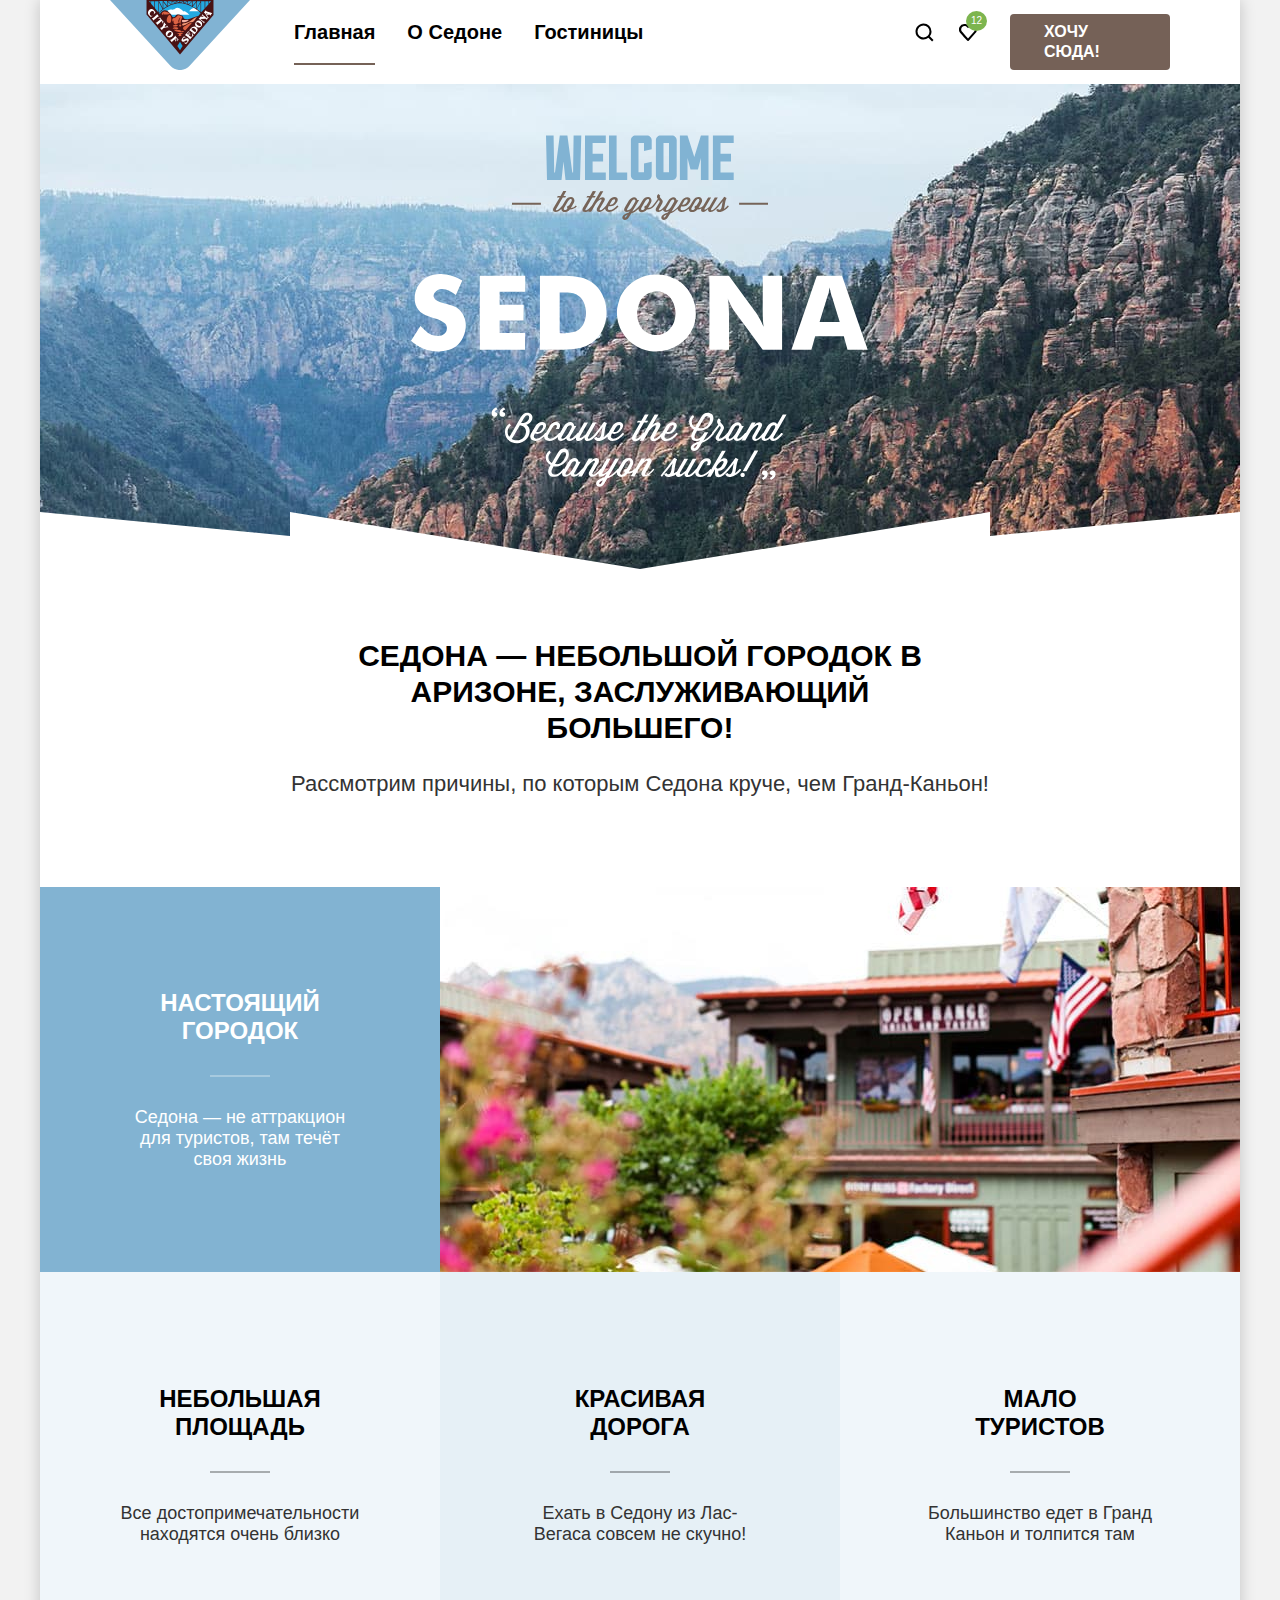
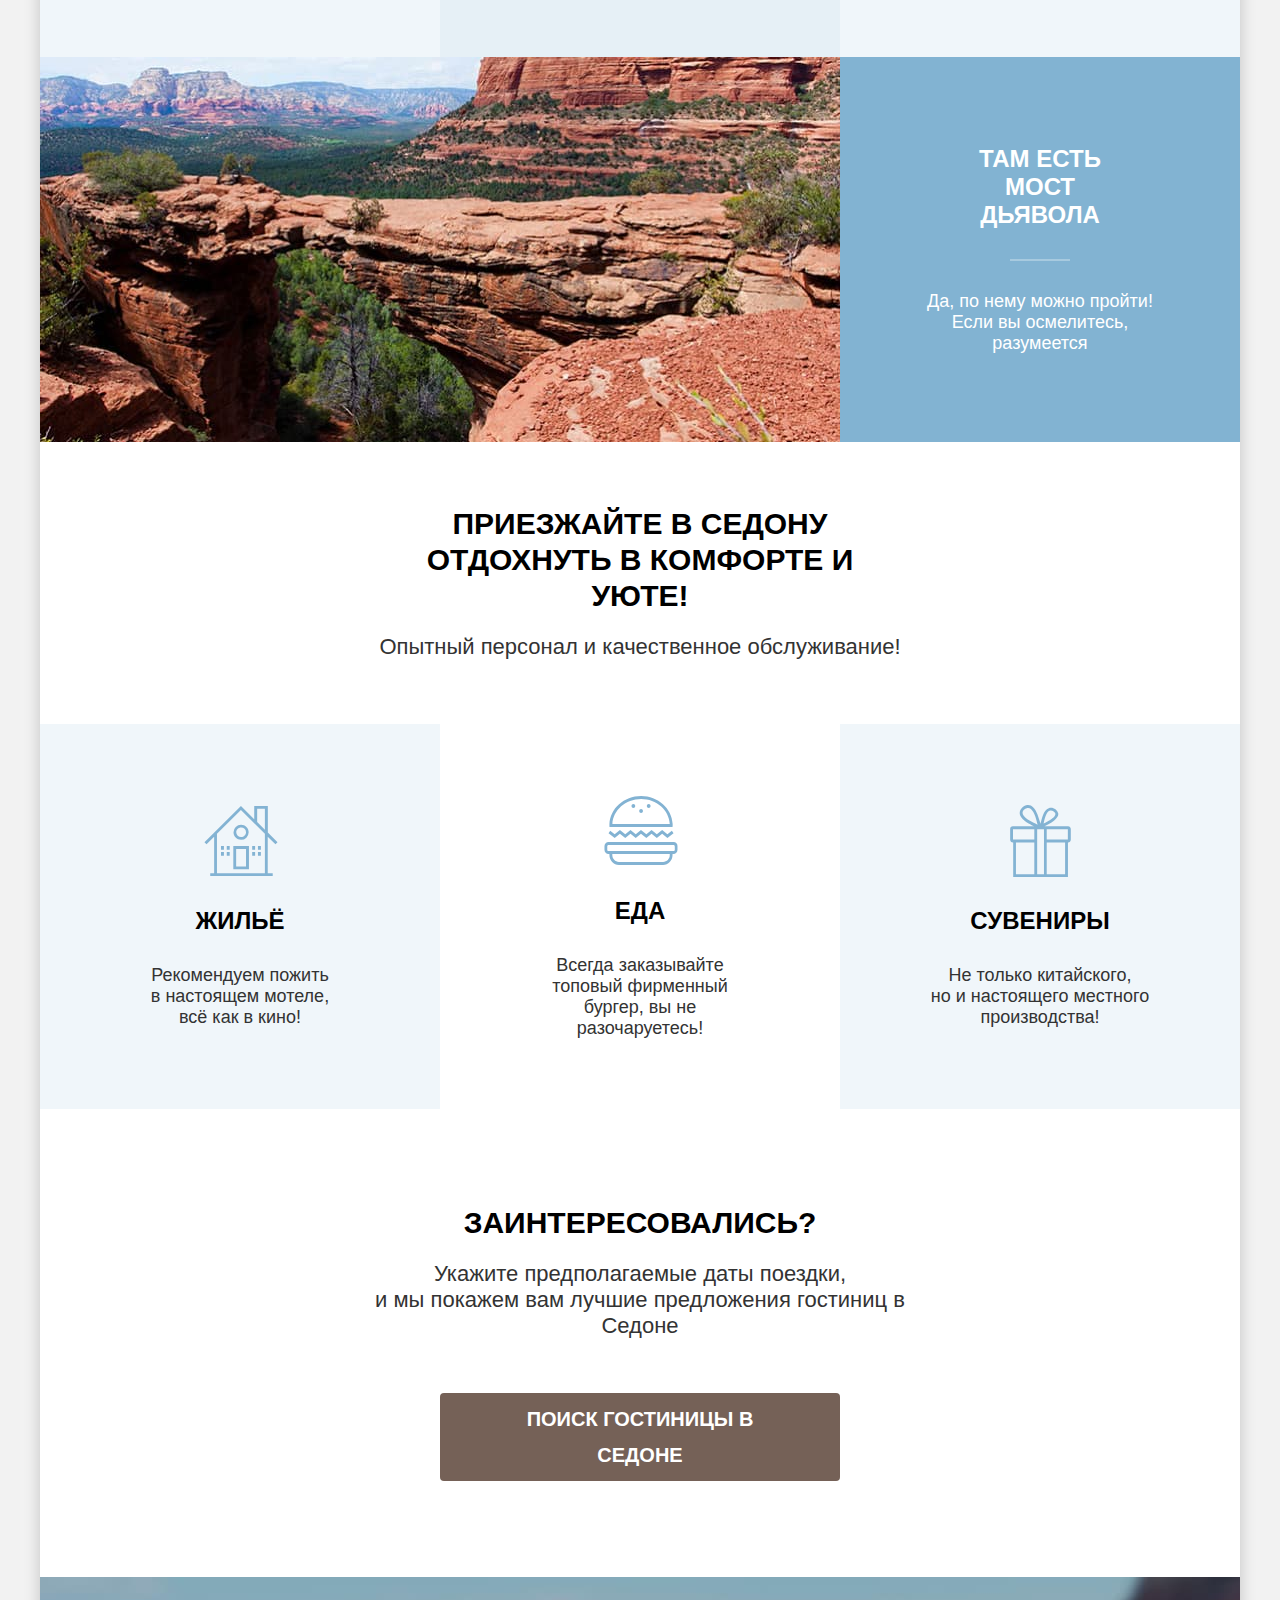
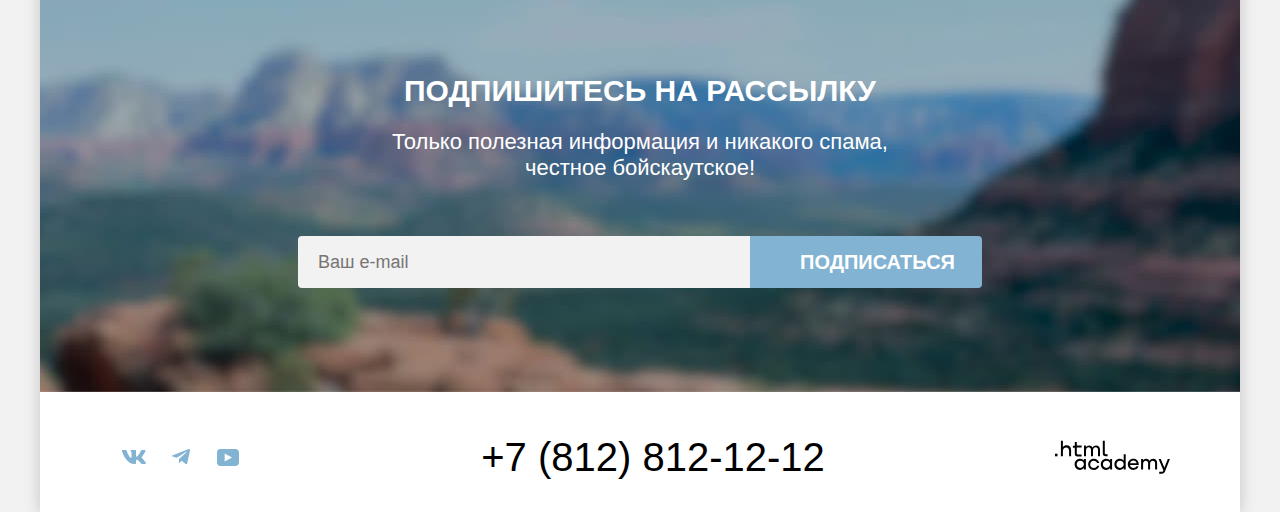
==== commit 3e0007d1: "Merge pull request #9 from AlexanderShuvatov/master" ====
--- a/index.html
+++ b/index.html
@@ -55,27 +55,27 @@
           <p class="advantages-slogan">Седона — небольшой городок в Аризоне, заслуживающий большего!</p>
           <p class="advantages-text">Рассмотрим причины, по которым Седона круче, чем Гранд-Каньон!</p>
           <ul class="advantages-list">
-            <li class="advantages-item advantages-item-with-photo">
-              <div class="advantages-description">
+            <li class="advantages-item-with-photo">
+              <div class="advantages-item-short">
                 <h3 class="advantages-item-subtitle">Настоящий городок</h3>
                 <p class="advantages-item-text">Седона — не аттракцион для туристов, там течёт своя жизнь</p>
               </div>
               <img src="images/photo-1-house-in-sedona.jpg" width="800" height="385" alt="Домик городка Седона">
             </li>
-            <li class="advantages-item advantages-description">
+            <li class="advantages-item-short">
               <h3 class="advantages-item-subtitle">Небольшая площадь</h3>
               <p class="advantages-item-text">Все достопримечательности находятся очень близко</p>
             </li>
-            <li class="advantages-item advantages-description">
+            <li class="advantages-item-short">
               <h3 class="advantages-item-subtitle">Красивая дорога</h3>
               <p class="advantages-item-text">Ехать в Седону из Лас-Вегаса совсем не скучно!</p>
             </li>
-            <li class="advantages-item advantages-description">
+            <li class="advantages-item-short">
               <h3 class="advantages-item-subtitle">Мало туристов</h3>
               <p class="advantages-item-text">Большинство едет в Гранд Каньон и толпится там</p>
             </li>
-            <li class="advantages-item advantages-item-with-photo">
-              <div class="advantages-description">
+            <li class="advantages-item-with-photo">
+              <div class="advantages-item-short">
                 <h3 class="advantages-item-subtitle">Там есть<br> мост дьявола</h3>
                 <p class="advantages-item-text">Да, по нему можно пройти! Если вы осмелитесь, разумеется</p>
               </div>
--- a/styles/styles.css
+++ b/styles/styles.css
@@ -84,18 +84,18 @@
 }
 
 .navigation-logo:hover {
-  opacity: 75%;
+  opacity: 0.7;
 }
 
 .navigation-logo:focus-visible {
   outline: none;
   box-shadow: inset 0 0 0 3px #68A2CA;
   border-radius: 4px;
-  opacity: 75%;
+  opacity: 0.7;
 }
 
 .navigation-logo:active {
-  opacity: 50%;
+  opacity: 0.7;
 }
 
 .navigation-list {
@@ -125,18 +125,18 @@
 }
 
 .navigation-link:hover {
-  opacity: 75%;
+  opacity: 0.7;
 }
 
 .navigation-link:focus-visible {
   outline: none;
   box-shadow: inset 0 0 0 3px #68A2CA;
   border-radius: 4px;
-  opacity: 75%;
+  opacity: 0.7;
 }
 
 .navigation-link:active {
-  opacity: 50%;
+  opacity: 0.5;
 }
 
 .navigation-link-current::before {
@@ -192,18 +192,18 @@
 }
 
 .navigation-user-link:hover {
-  opacity: 75%;
+  opacity: 0.7;
 }
 
 .navigation-user-link:focus-visible {
   outline: none;
   box-shadow: inset 0 0 0 3px #68A2CA;
   border-radius: 4px;
-  opacity: 75%;
+  opacity: 0.7;
 }
 
 .navigation-user-link:active {
-  opacity: 50%;
+  opacity: 0.5;
 }
 
 .navigation-favourites-number {
@@ -234,7 +234,9 @@
 
 .navigation-user-link-btn {
   display: block;
+  max-width: 160px;
   padding: 8px 34px;
+  box-sizing: border-box;
 
   font-size: 16px;
   line-height: 20px;
@@ -367,7 +369,7 @@
   flex-direction: row-reverse;
 }
 
-.advantages-description {
+.advantages-item-short {
   display: flex;
   flex-direction: column;
   gap: 30px;
@@ -379,15 +381,15 @@
   box-sizing: border-box;
 }
 
-.advantages-description:nth-child(even) {
+.advantages-item-short:nth-child(even) {
   background-color: rgba(131, 179, 211, 0.12);
 }
 
-.advantages-description:nth-child(odd) {
+.advantages-item-short:nth-child(odd) {
   background-color: rgba(131, 179, 211, 0.2);
 }
 
-.advantages-description::before {
+.advantages-item-short::before {
   width: 60px;
   height: 2px;
 
@@ -397,7 +399,7 @@
   order: 2;
 }
 
-.advantages-item-with-photo .advantages-description::before {
+.advantages-item-with-photo .advantages-item-short::before {
   background-color: rgba(255, 255, 255, 0.3);
 }
 
@@ -541,6 +543,7 @@
 }
 
 .search-btn {
+  max-width: 400px;
   padding: 8px 50px;
 
   font-family: inherit;
@@ -610,7 +613,12 @@
   border-bottom-left-radius: 4px;
 }
 
+.subscribe-email:hover {
+  background-color: #E5E5E5;
+}
+
 .subscribe-email:focus {
+  background-color: #E5E5E5;
   outline: 3px solid #68A2CA;
   border-radius: 4px;
 }
@@ -845,17 +853,17 @@
 }
 
 .breadcrumbs-item-link:hover {
-  opacity: 60%;
+  opacity: 0.6;
 }
 
 .breadcrumbs-item-link:focus-visible {
   outline: 3px solid #68A2CA;
   border-radius: 4px;
-  opacity: 60%;
+  opacity: 0.6;
 }
 
 .breadcrumbs-item-link:active {
-  opacity: 30%;
+  opacity: 0.3;
 }
 
 .catalog-filter {
@@ -982,7 +990,7 @@
 }
 
 .filter-input:hover {
-  opacity: 60%;
+  opacity: 0.6;
 }
 
 .checkbox-input:focus-visible + .checkbox-mark,
@@ -991,12 +999,12 @@
 }
 
 .filter-input:active {
-  opacity: 30%;
+  opacity: 0.3;
 }
 
 .filter-input:has(.checkbox-input:disabled),
 .filter-input:has(.radio-input:disabled) {
-  opacity: 30%;
+  opacity: 0.3;
 }
 
 .cost-filter-field {
@@ -1038,10 +1046,18 @@
   line-height: 24px;
   font-weight: 700;
 
-  border-style: none;
+  background-color: #F2F2F2;
+  border-style: none;
+
+  transition: background-color 0.2s ease-in;
+}
+
+.cost-filter-input:hover {
+  background-color: #E5E5E5;
 }
 
 .cost-filter-input:focus-visible {
+  background-color: #E5E5E5;
   outline: 2px solid #83B3D3;
 }
 
@@ -1351,19 +1367,19 @@
 }
 
 .hotels-item-img-link:hover .hotels-item-img {
-  opacity: 75%;
+  opacity: 0.7;
 }
 
 .hotels-item-img-link:active .hotels-item-img {
-  opacity: 50%;
+  opacity: 0.5;
 }
 
 .hotels-item-title-link:hover .catalog-hotel-title {
-  opacity: 75%;
+  opacity: 0.7;
 }
 
 .hotels-item-title-link:active .catalog-hotel-title {
-  opacity: 50%;
+  opacity: 0.5;
 }
 
 .hotels-item-img {
@@ -1703,7 +1719,12 @@
   border-radius: 4px;
 }
 
+.modal-input:hover {
+  background-color: #E5E5E5;
+}
+
 .modal-input:focus {
+  background-color: #E5E5E5;
   outline: 3px solid #83B3D3;
 }
 
@@ -1822,6 +1843,7 @@
   padding: 24px 20px;
 
   border-style: none;
+  border-radius: 4px;
   opacity: 0.2;
 
   cursor: pointer;
@@ -1849,10 +1871,12 @@
 }
 
 .number-change-button:hover {
+  background-color: #E5E5E5;
   opacity: 1;
 }
 
 .number-change-button:focus-visible {
+  background-color: #E5E5E5;
   outline: 3px solid #83B3D3;
   border-radius: 4px;
   opacity: 1;
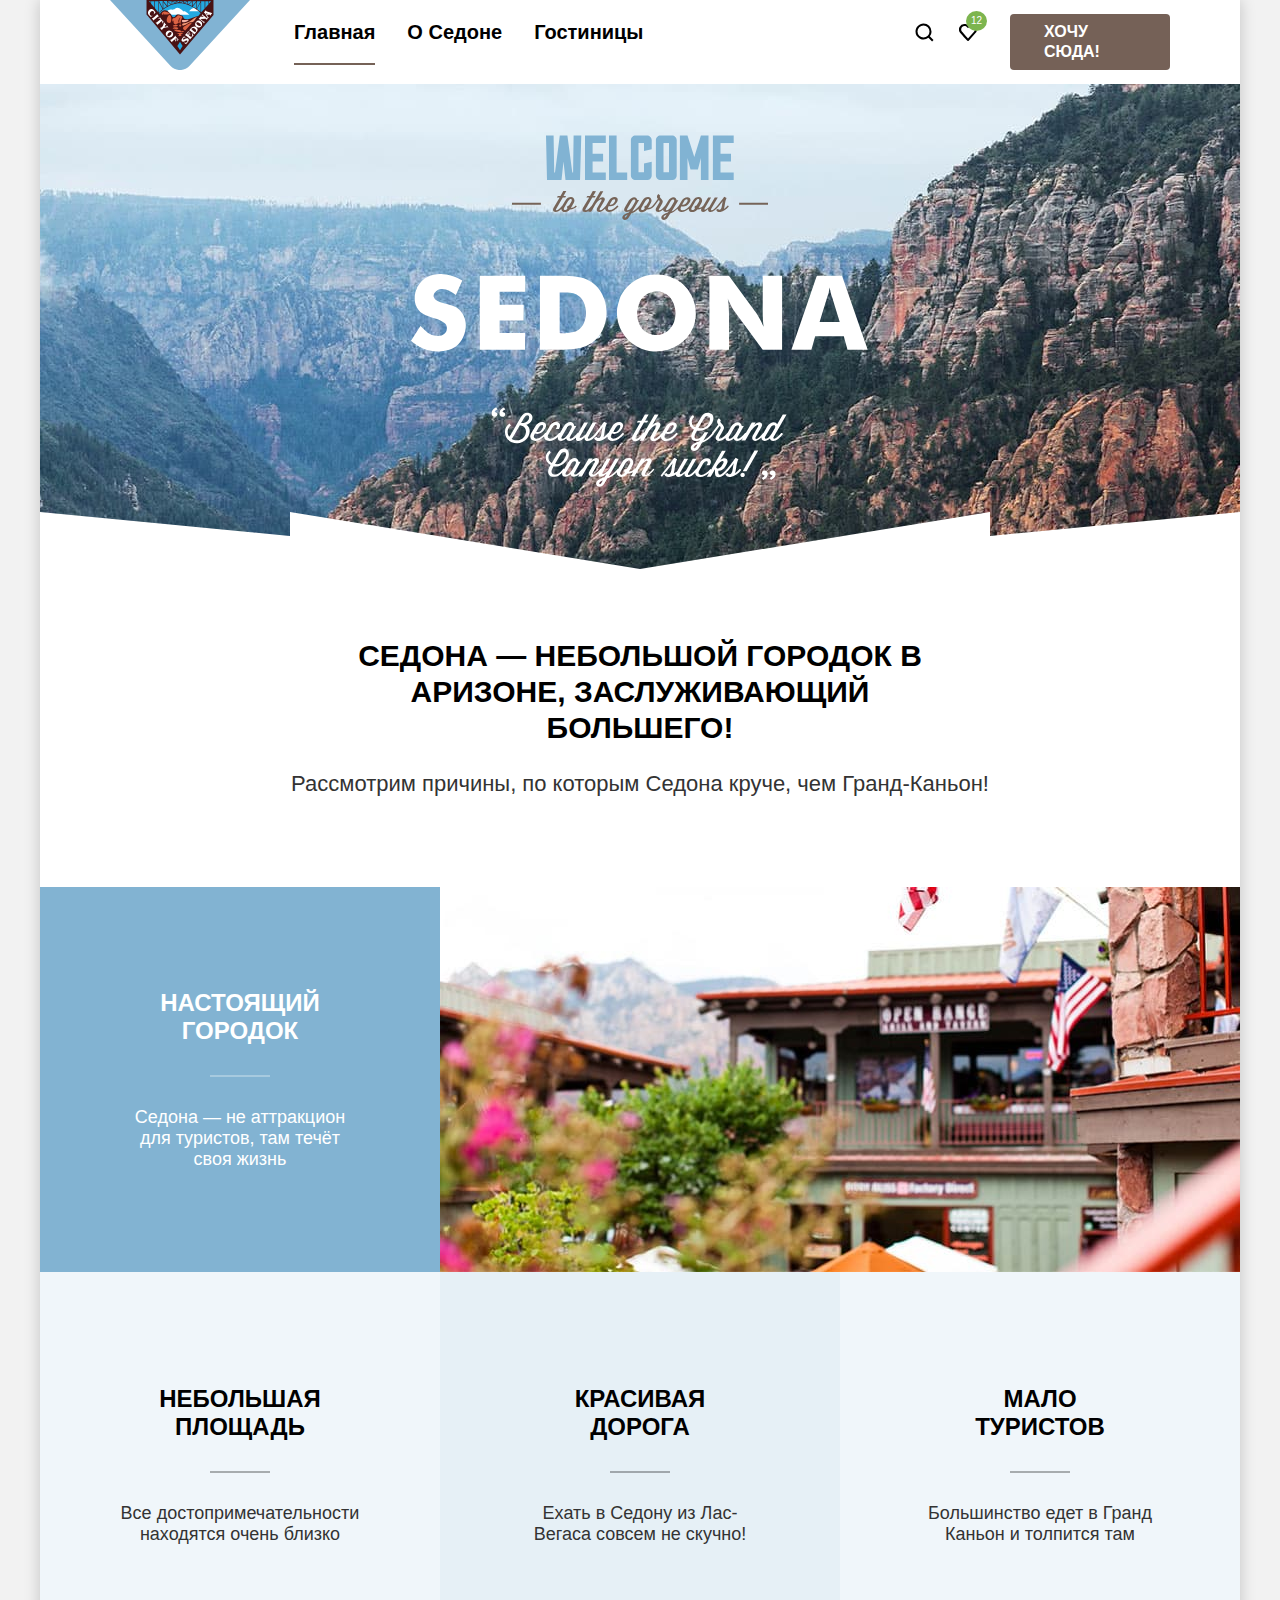
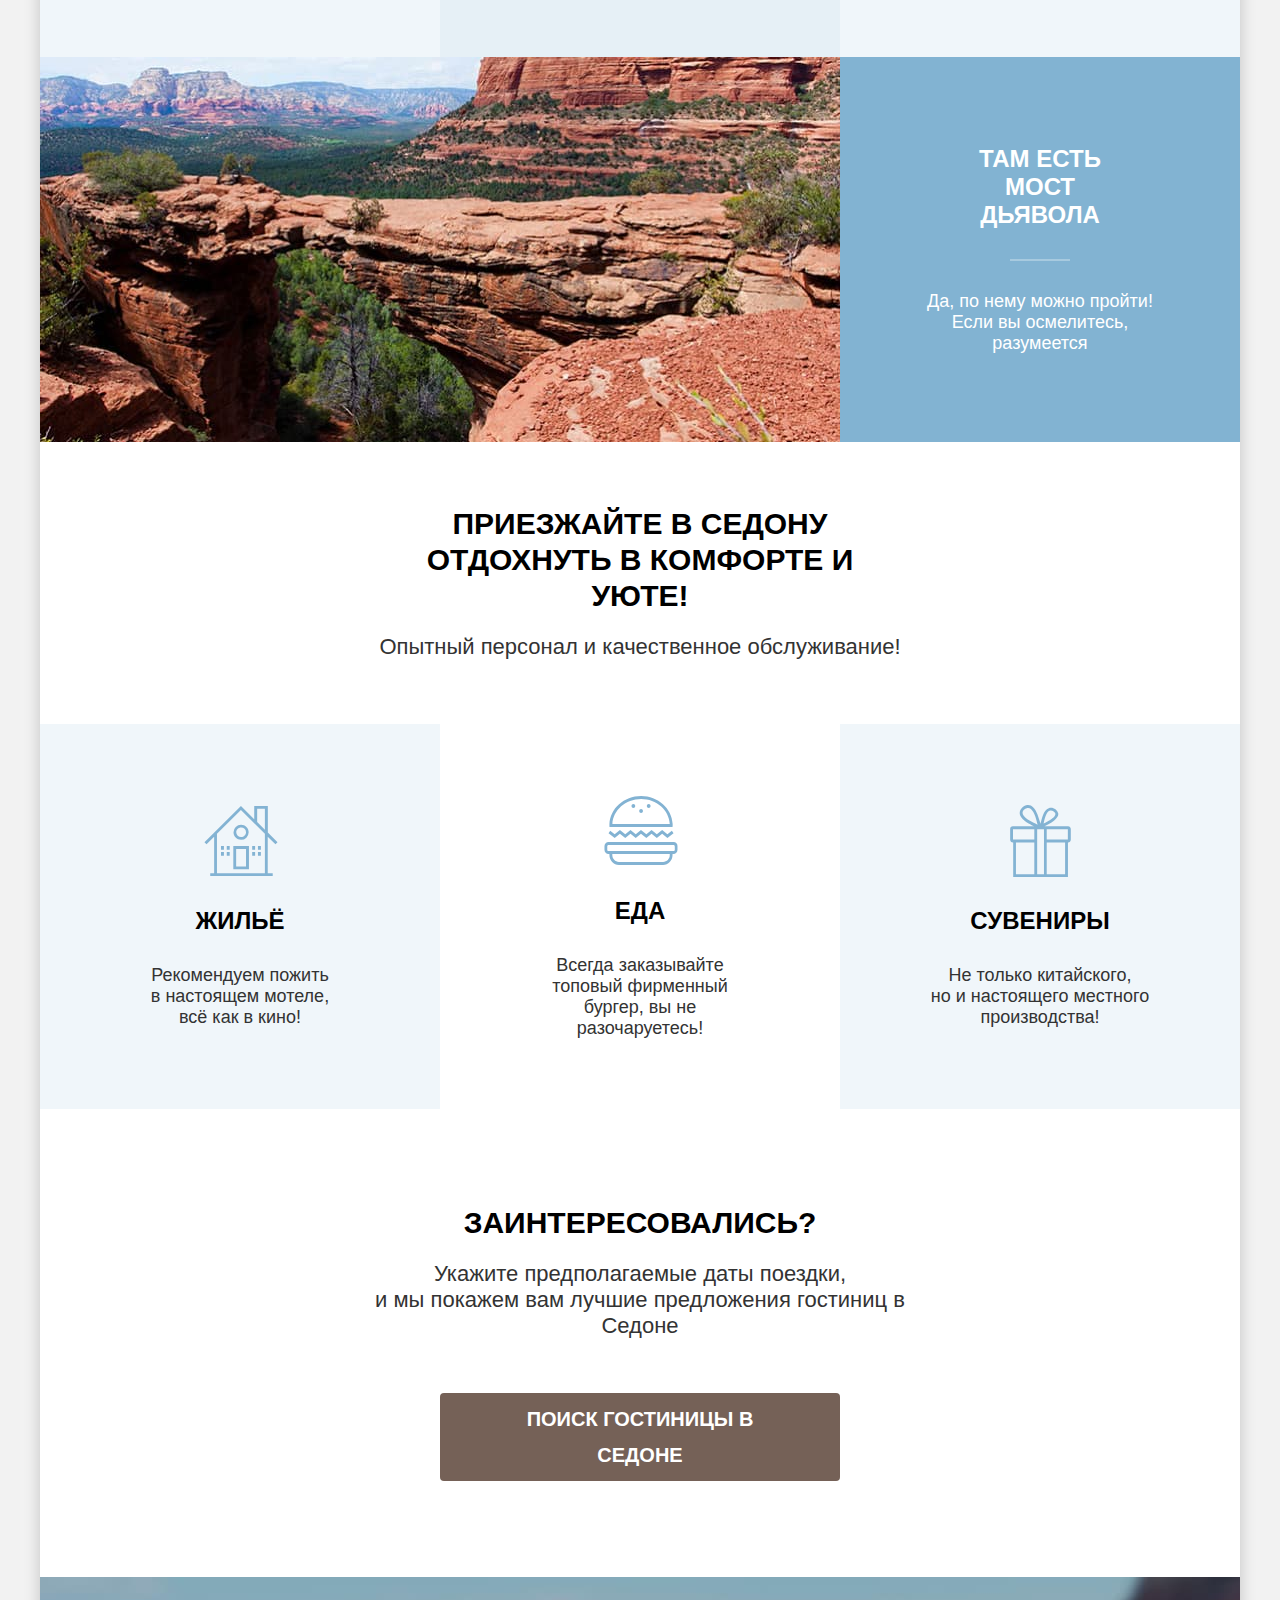
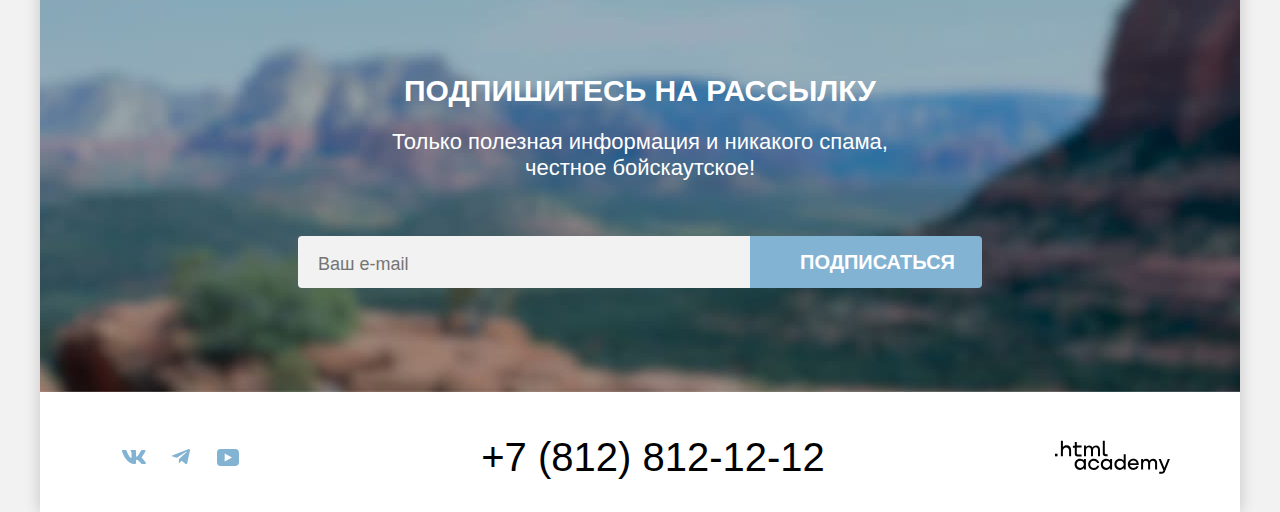
==== commit 4e954389: "Merge pull request #10 from AlexanderShuvatov/master" ====
--- a/index.html
+++ b/index.html
@@ -12,7 +12,7 @@
     <div class="site-container">
       <header data-test="header" class="page-header">
         <nav class="navigation">
-          <a class="navigation-logo" href="index.html">
+          <a class="navigation-logo-link" href="index.html">
             <img src="images/logo-city-of-sedona.svg" width="140" height="70" alt="Логотип сайта Седона">
           </a>
           <ul class="navigation-list">
@@ -39,7 +39,8 @@
               </a>
             </li>
             <li class="navigation-user-item navigation-user-item-btn">
-              <a class="navigation-user-link-btn btn-main" href="#">Хочу сюда!</a>
+              <a class="navigation-user-link-btn btn-main" href="#"
+                aria-label="Перейти на страницу подбора гостиниц">Хочу сюда!</a>
             </li>
           </ul>
         </nav>
@@ -201,7 +202,7 @@
               <input class="modal-input date-input" type="text" id="start-date" name="arrival date"
                 value="27 апреля 2020" required>
               <button class="date-icon-button" type="button"></button>
-              <span class="input-notification input-error">Мы не можем отправить вас в прошлое.</span>
+              <span class="input-notification input-notification-error">Мы не можем отправить вас в прошлое.</span>
             </fieldset>
             <fieldset class="departure-date-field">
               <legend class="visually-hidden">Дата выезда</legend>
--- a/styles/styles.css
+++ b/styles/styles.css
@@ -71,31 +71,29 @@
   font-weight: 700;
 }
 
-.navigation-logo {
+.navigation-logo-link {
   display: block;
   z-index: 1;
 
   width: 138px;
   margin-bottom: -11px;
 
-  object-fit: contain;
-
   transition: opacity 0.2s ease-in;
 }
 
-.navigation-logo:hover {
+.navigation-logo-link:hover {
   opacity: 0.7;
 }
 
-.navigation-logo:focus-visible {
+.navigation-logo-link:focus-visible {
   outline: none;
   box-shadow: inset 0 0 0 3px #68A2CA;
   border-radius: 4px;
   opacity: 0.7;
 }
 
-.navigation-logo:active {
-  opacity: 0.7;
+.navigation-logo-link:active {
+  opacity: 0.5;
 }
 
 .navigation-list {
@@ -139,7 +137,7 @@
   opacity: 0.5;
 }
 
-.navigation-link-current::before {
+.navigation-link-current::after {
   position: absolute;
   right: 16px;
   bottom: -1px;
@@ -600,7 +598,7 @@
 
 .subscribe-email {
   flex-grow: 1;
-  padding: 14px 20px;
+  padding: 16px 20px 12px;
   box-sizing: border-box;
 
   font-family: inherit;
@@ -611,6 +609,8 @@
   border-style: none;
   border-top-left-radius: 4px;
   border-bottom-left-radius: 4px;
+
+  transition: background-color 0.2s ease-in;
 }
 
 .subscribe-email:hover {
@@ -780,7 +780,7 @@
 .filter-container {
   display: flex;
   flex-direction: column;
-  padding: 35px 70px 70px 70px;
+  padding: 35px 69px 70px 70px;
 
   color: #ffffff;
 
@@ -1103,7 +1103,7 @@
   max-width: 288px;
   height: 4px;
 
-  background-color: rgba(255, 255, 255, 1);
+  background-color: #ffffff;
 }
 
 .range-slider-handler {
@@ -1113,7 +1113,7 @@
   width: 20px;
   height: 20px;
 
-  background-color: rgba(255, 255, 255, 1);
+  background-color: #ffffff;
   border-style: none;
   border-radius: 5px;
 
@@ -1241,7 +1241,7 @@
 .sorting-select {
   width: 292px;
   max-height: 49px;
-  padding: 14px 35px 14px 20px;
+  padding: 12px 35px 15px 20px;
   box-sizing: border-box;
 
   font-family: inherit;
@@ -1252,7 +1252,7 @@
   background-color: #ffffff;
   background-image: url(../images/sorting-select-icon.svg);
   background-repeat: no-repeat;
-  background-position: center right 20px;
+  background-position: center right 19px;
   border: 2px solid #E5E5E5;
   border-radius: 4px;
 
@@ -1337,8 +1337,9 @@
 
 .catalog-hotels-list {
   display: grid;
-  grid-template-columns: repeat(3, 1fr);
+  grid-template-columns: repeat(auto-fill, 340px);
   gap: 20px;
+  width: 100%;
   margin: 0;
   padding: 0;
 
@@ -1603,7 +1604,7 @@
   width: 717px;
   margin: auto;
 
-  background-color: rgba(255, 255, 255, 1);
+  background-color: #ffffff;
   border-radius: 30px;
 }
 
@@ -1613,54 +1614,6 @@
   display: flex;
   flex-direction: column;
   padding: 64px 70px;
-}
-
-.modal-close-button {
-  position: absolute;
-  top: 64px;
-  right: 52px;
-
-  display: flex;
-  justify-content: center;
-  align-items: center;
-  width: 52px;
-  height: 52px;
-  padding: 0;
-
-  background-color: #F2F2F2;
-  border-style: none;
-  border-radius: 50%;
-
-  cursor: pointer;
-  transition: background-color 0.2s ease-in;
-}
-
-.modal-close-button::before {
-  width: 14px;
-  height: 14px;
-
-  mask-image: url(../images/modal-close-button.svg);
-  mask-repeat: no-repeat;
-  mask-size: contain;
-  mask-position: center;
-  background-color: rgba(0, 0, 0, 1);
-
-  content: "";
-
-  transition: background-color 0.2s ease-in;
-}
-
-.modal-close-button:hover {
-  background-color: #E5E5E5;
-}
-
-.modal-close-button:focus-visible {
-  background-color: #E5E5E5;
-  outline: 3px solid #83B3D3;
-}
-
-.modal-close-button:active::before {
-  background-color: rgba(0, 0, 0, 0.3);
 }
 
 .modal-title {
@@ -1672,6 +1625,54 @@
   font-weight: 700;
   text-transform: uppercase;
   color: #000000;
+}
+
+.modal-close-button {
+  position: absolute;
+  top: 64px;
+  right: 52px;
+
+  display: flex;
+  justify-content: center;
+  align-items: center;
+  width: 52px;
+  height: 52px;
+  padding: 0;
+
+  background-color: #F2F2F2;
+  border-style: none;
+  border-radius: 50%;
+
+  cursor: pointer;
+  transition: background-color 0.2s ease-in;
+}
+
+.modal-close-button::before {
+  width: 14px;
+  height: 14px;
+
+  mask-image: url(../images/modal-close-button.svg);
+  mask-repeat: no-repeat;
+  mask-size: contain;
+  mask-position: center;
+  background-color: #000000;
+
+  content: "";
+
+  transition: background-color 0.2s ease-in;
+}
+
+.modal-close-button:hover {
+  background-color: #E5E5E5;
+}
+
+.modal-close-button:focus-visible {
+  background-color: #E5E5E5;
+  outline: 3px solid #83B3D3;
+}
+
+.modal-close-button:active::before {
+  background-color: rgba(0, 0, 0, 0.3);
 }
 
 .modal-form {
@@ -1735,7 +1736,7 @@
 
 .date-icon-button {
   position: absolute;
-  right: 14px;
+  right: 20px;
   width: 20px;
 
   display: block;
@@ -1781,7 +1782,7 @@
   line-height: 21px;
 }
 
-.input-error {
+.input-notification-error {
   color: #FF5757;
 }
 
@@ -1801,16 +1802,6 @@
   position: relative;
 
   grid-column: 1/2;
-  display: flex;
-  align-items: center;
-  margin: 0;
-  padding: 0;
-
-  border-style: none;
-}
-
-.kids-number-fieldset {
-  grid-column: 3/4;
   display: flex;
   align-items: center;
   margin: 0;
@@ -1894,6 +1885,16 @@
   margin: 0;
 }
 
+.kids-number-fieldset {
+  grid-column: 3/4;
+  display: flex;
+  align-items: center;
+  margin: 0;
+  padding: 0;
+
+  border-style: none;
+}
+
 .tooltip-container {
   position: relative;
 
@@ -1933,7 +1934,7 @@
   width: 256px;
   min-height: 143px;
   margin: 0;
-  padding: 18px 18px 18px 22px;
+  padding: 20px 18px 18px 22px;
   box-sizing: border-box;
 
   font-size: 16px;
@@ -1942,7 +1943,7 @@
   text-transform: none;
   color: #FFFFFF;
 
-  background-color: rgba(51, 51, 51, 1);
+  background-color: #333333;
   border-radius: 10px;
   box-shadow: 0 15px 30px rgba(0, 0, 0, 0.3);
 }
@@ -1965,7 +1966,7 @@
 
 .find-btn {
   grid-column: 1/4;
-  padding: 18px 0;
+  padding: 18px 10px 18px 15px;
 
   font-size: 20px;
   line-height: 24px;
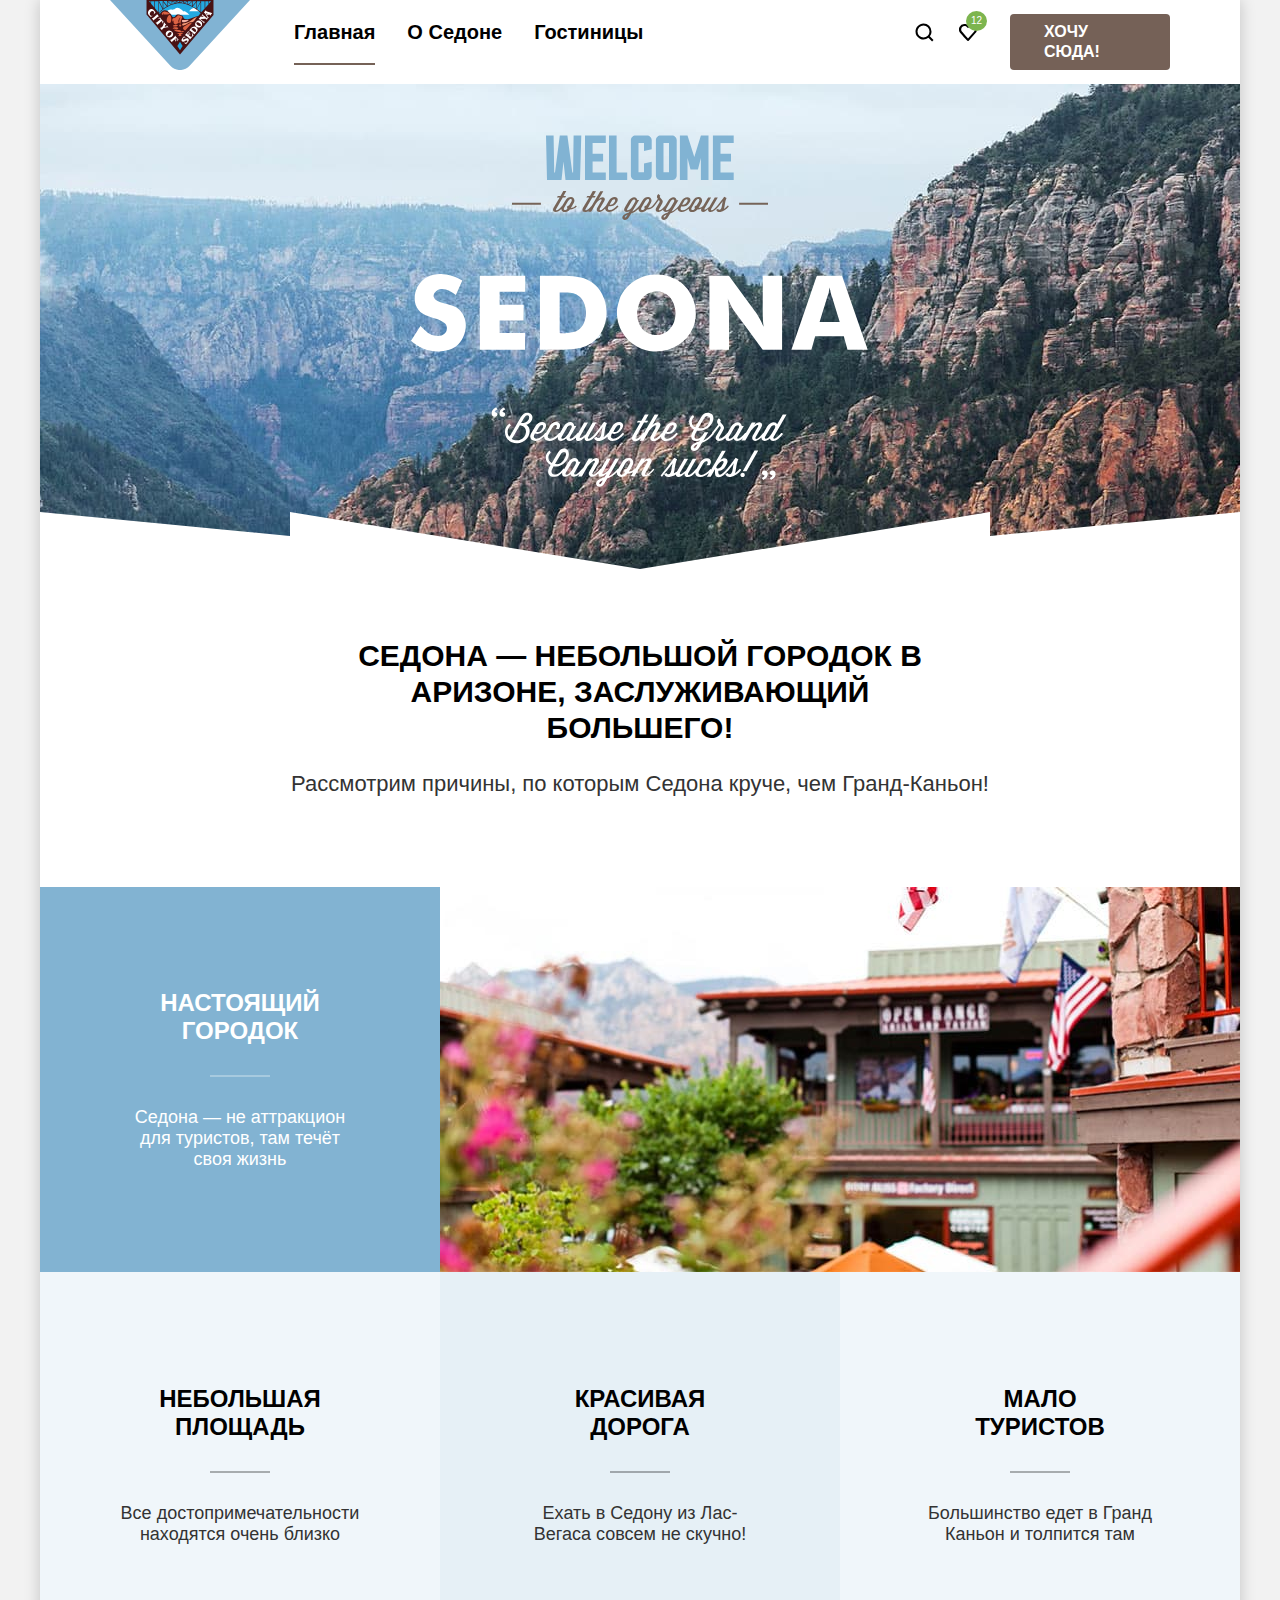
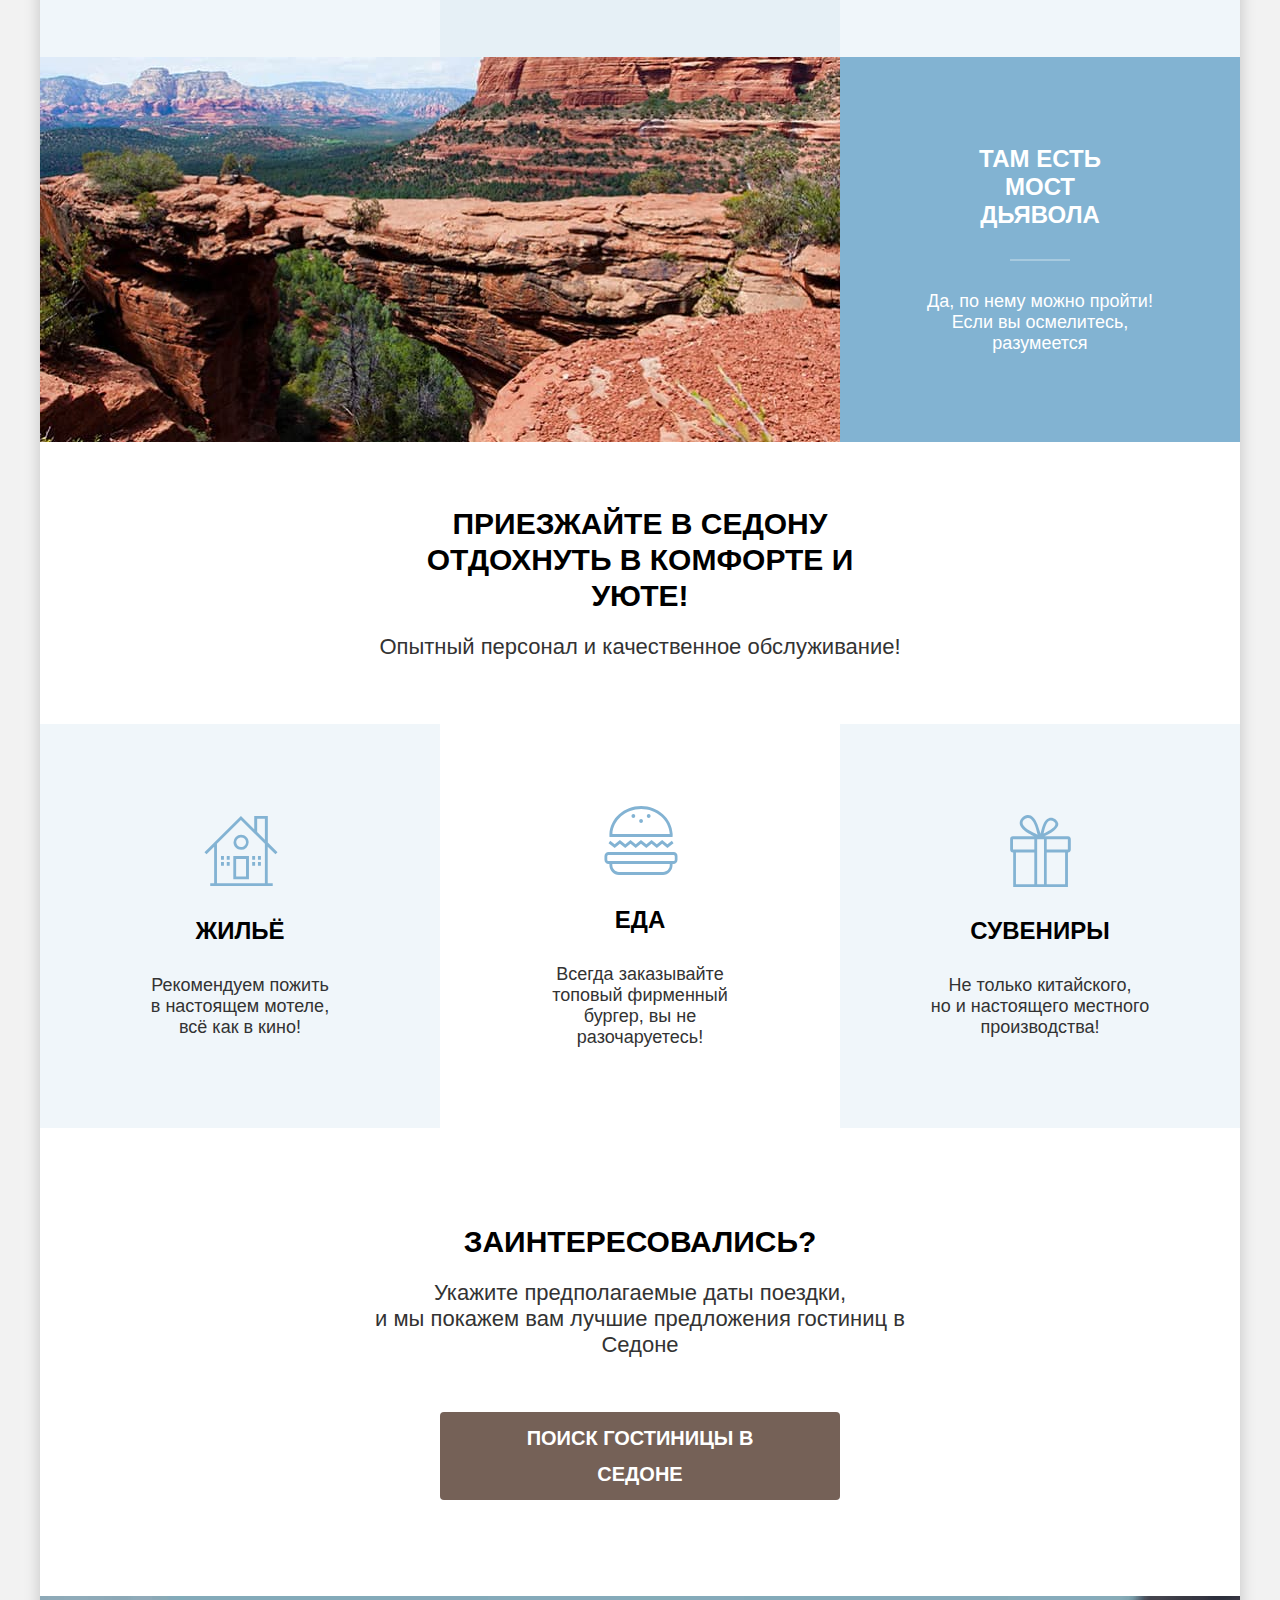
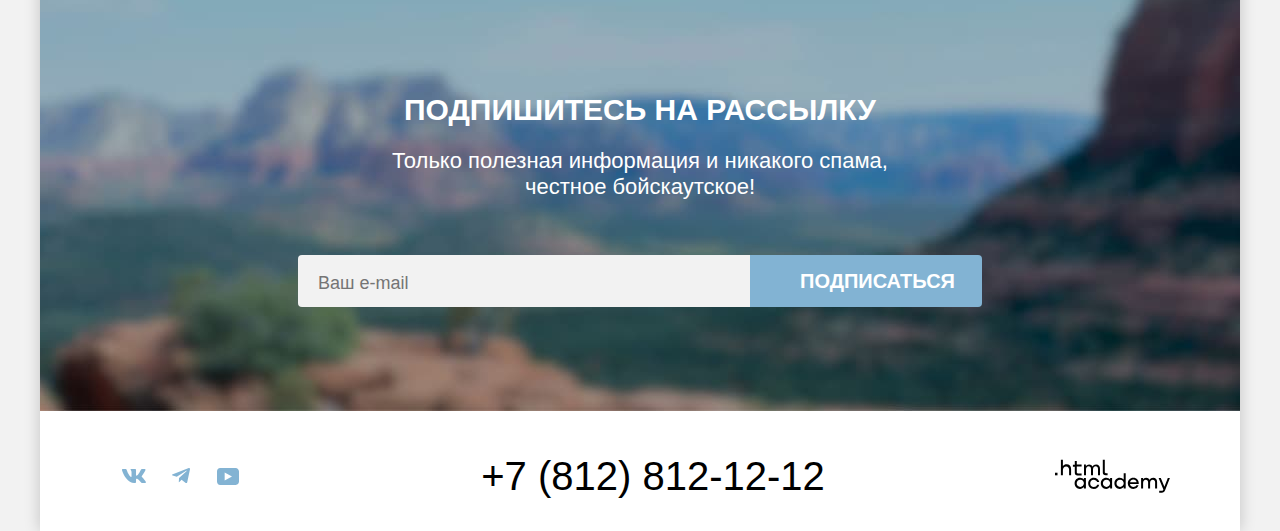
==== commit 6f2fceaa: "Исправляет замечания по защите проекта" ====
--- a/index.html
+++ b/index.html
@@ -13,7 +13,7 @@
       <header data-test="header" class="page-header">
         <nav class="navigation">
           <a class="navigation-logo-link" href="index.html">
-            <img src="images/logo-city-of-sedona.svg" width="140" height="70" alt="Логотип сайта Седона">
+            <img src="images/logo-city-of-sedona.svg" width="140" height="70" alt="Логотип сайта Седона.">
           </a>
           <ul class="navigation-list">
             <li class="navigation-item">
@@ -49,7 +49,7 @@
         <section data-test="hero" class="page-hero">
           <h1 class="visually-hidden">Добро пожаловать в Седону</h1>
           <img class="welcome-logo" src="images/welcome-to-sedona.svg" width="458" height="352"
-            alt="Надпись добро пожаловать в Седону">
+            alt="Надпись добро пожаловать в Седону.">
         </section>
         <section data-test="advantages" class="advantages">
           <h2 class="visually-hidden">Преимущества</h2>
@@ -61,7 +61,7 @@
                 <h3 class="advantages-item-subtitle">Настоящий городок</h3>
                 <p class="advantages-item-text">Седона — не аттракцион для туристов, там течёт своя жизнь</p>
               </div>
-              <img src="images/photo-1-house-in-sedona.jpg" width="800" height="385" alt="Домик городка Седона">
+              <img src="images/photo-1-house-in-sedona.jpg" width="800" height="385" alt="Домик городка Седона.">
             </li>
             <li class="advantages-item-short">
               <h3 class="advantages-item-subtitle">Небольшая площадь</h3>
@@ -81,7 +81,7 @@
                 <p class="advantages-item-text">Да, по нему можно пройти! Если вы осмелитесь, разумеется</p>
               </div>
               <img src="images/photo-2-devils-bridge-trail.jpg" width="800" height="385"
-                alt="Скалы из красного песчаника, называющиеся Мост дьявола">
+                alt="Скалы из красного песчаника, называющиеся Мост дьявола.">
             </li>
           </ul>
         </section>
@@ -125,32 +125,35 @@
         <ul class="socials-list">
           <li class="socials-item">
             <a class="social-link" href="#">
-              <svg class="social-logo social-logo-vk" aria-hidden="true" focusable="false" width="24" height="14"
-                viewBox="0 0 24 14" fill="#83B3D3" xmlns="http://www.w3.org/2000/svg">
+              <svg class="social-logo social-logo-vk" role="img" aria-label="Перейти на страницу В Контакте."
+                aria-hidden="true" focusable="false" width="24" height="14" viewBox="0 0 24 14" fill="#83B3D3"
+                xmlns="http://www.w3.org/2000/svg">
                 <path fill-rule="evenodd" clip-rule="evenodd"
                   d="M23.45 0.948C23.616 0.402 23.45 0 22.655 0H20.03C19.362 0 19.054 0.347 18.887 0.73C18.887 0.73 17.552 3.926 15.661 6.002C15.049 6.604 14.771 6.795 14.437 6.795C14.27 6.795 14.019 6.604 14.019 6.057V0.948C14.019 0.292 13.835 0 13.279 0H9.151C8.734 0 8.483 0.304 8.483 0.593C8.483 1.214 9.429 1.358 9.526 3.106V6.904C9.526 7.737 9.373 7.888 9.039 7.888C8.149 7.888 5.984 4.677 4.699 1.003C4.45 0.288 4.198 0 3.527 0H0.9C0.15 0 0 0.347 0 0.73C0 1.412 0.89 4.8 4.145 9.281C6.315 12.341 9.37 14 12.153 14C13.822 14 14.028 13.632 14.028 12.997V10.684C14.028 9.947 14.186 9.8 14.715 9.8C15.105 9.8 15.772 9.992 17.33 11.467C19.11 13.216 19.403 14 20.405 14H23.03C23.78 14 24.156 13.632 23.94 12.904C23.702 12.18 22.852 11.129 21.725 9.882C21.113 9.172 20.195 8.407 19.916 8.024C19.527 7.533 19.638 7.314 19.916 6.877C19.916 6.877 23.116 2.451 23.449 0.948H23.45Z" />
               </svg>
-              <span class="visually-hidden">В Контакте</span>
+              <span class="visually-hidden">Логотип В Контакте</span>
             </a>
           </li>
           <li class="socials-item">
             <a class="social-link" href="#">
-              <svg class="social-logo social-logo-telegram" aria-hidden="true" focusable="false" width="18" height="16"
-                viewBox="0 0 18 16" fill="#83B3D3" xmlns="http://www.w3.org/2000/svg">
+              <svg class="social-logo social-logo-telegram" role="img" aria-label="Перейти на страницу в Телеграм."
+                aria-hidden="true" focusable="false" width="18" height="16" viewBox="0 0 18 16" fill="#83B3D3"
+                xmlns="http://www.w3.org/2000/svg">
                 <path
                   d="M16.785 0.0992597L0.840489 6.24776C-0.247661 6.68481 -0.241365 7.29184 0.640845 7.56253L4.73445 8.83953L14.2058 2.8637C14.6537 2.59121 15.0629 2.7378 14.7265 3.03636L7.05283 9.96185H7.05103L7.05283 9.96275L6.77045 14.1823C7.18413 14.1823 7.36669 13.9925 7.59871 13.7686L9.58705 11.8351L13.7229 14.89C14.4855 15.31 15.0332 15.0941 15.2229 14.1841L17.9379 1.38885C18.2158 0.274623 17.5126 -0.229883 16.785 0.0992597Z" />
               </svg>
-              <span class="visually-hidden">Телеграм</span>
+              <span class="visually-hidden">Логотип Телеграм</span>
             </a>
           </li>
           <li class="socials-item">
             <a class="social-link" href="#">
-              <svg class="social-logo social-logo-youtube" aria-hidden="true" focusable="false" width="22" height="17"
-                viewBox="0 0 22 17" fill="#83B3D3" xmlns="http://www.w3.org/2000/svg">
+              <svg class="social-logo social-logo-youtube" role="img" aria-label="Перейти на страницу в Youtube."
+                aria-hidden="true" focusable="false" width="22" height="17" viewBox="0 0 22 17" fill="#83B3D3"
+                xmlns="http://www.w3.org/2000/svg">
                 <path
                   d="M18.607 0H3.17413C1.31343 0 0 1.59375 0 3.4V13.4937C0 15.4062 1.31343 17 3.17413 17H18.8259C20.4677 17 22 15.4062 22 13.6V3.4C21.7811 1.59375 20.4677 0 18.607 0ZM7.66169 12.5375V4.4625L14.995 8.5L7.66169 12.5375Z" />
               </svg>
-              <span class="visually-hidden">Youtube</span>
+              <span class="visually-hidden">Логотип Youtube</span>
             </a>
           </li>
         </ul>
@@ -158,8 +161,8 @@
           <a class="phone-number-link" href="tel:+78128121212">+7 (812) 812-12-12</a>
         </address>
         <a class="htmlacademy-logo-link" href="https://htmlacademy.ru">
-          <svg class="htmlacademy-logo" width="115" height="34" viewBox="0 0 115 34" fill="black"
-            xmlns="http://www.w3.org/2000/svg">
+          <svg class="htmlacademy-logo" role="img" aria-label="Перейти на сайт HTML Academy." width="115" height="34"
+            viewBox="0 0 115 34" fill="black" xmlns="http://www.w3.org/2000/svg">
             <path d="M0 13.7232V16.3232H2.5V13.7232H0Z" />
             <path
               d="M11.6 5.32324C10 5.32324 8.8 6.02324 8 7.02324H7.9V0.823242H5.9V16.3232H7.9V11.0232C7.9 8.92324 9.2 7.42324 11.2 7.42324C13 7.42324 14.1 8.82324 14.1 10.6232V16.3232H16.1V10.2232C16.2 7.22324 14.3 5.32324 11.6 5.32324Z" />
--- a/styles/styles.css
+++ b/styles/styles.css
@@ -466,7 +466,7 @@
   align-items: center;
   width: 400px;
   min-height: 385px;
-  padding: 10px 85px;
+  padding: 80px 85px;
   box-sizing: border-box;
 }
 
@@ -1118,6 +1118,7 @@
   border-radius: 5px;
 
   cursor: grab;
+  transition: background-color 0.2s ease-in;
 }
 
 .range-slider-handler-min {
@@ -1126,6 +1127,10 @@
 
 .range-slider-handler-max {
   right: 0;
+}
+
+.range-slider-handler:hover {
+  background-color: #c5c5c5;
 }
 
 .range-slider-handler:focus {
@@ -1470,21 +1475,30 @@
 }
 
 .hotel-stars {
-  display: flex;
-  flex-wrap: wrap;
-  gap: 6px;
-  justify-content: flex-start;
-  align-items: center;
-}
-
-.hotel-single-star {
+  background-image: url(../images/star-icon.svg);
+  background-repeat: space no-repeat;
+  background-position: left center;
+  background-size: 18px 17px;
+}
+
+.hotel-stars-1 {
   width: 18px;
-  height: 17px;
-
-  background-image: url(../images/star-icon.svg);
-  background-repeat: no-repeat;
-  background-position: center;
-  background-size: contain;
+}
+
+.hotel-stars-2 {
+  width: 42px;
+}
+
+.hotel-stars-3 {
+  width: 66px;
+}
+
+.hotel-stars-4 {
+  width: 89px;
+}
+
+.hotel-stars-5 {
+  width: 107px;
 }
 
 .hotel-rating {
